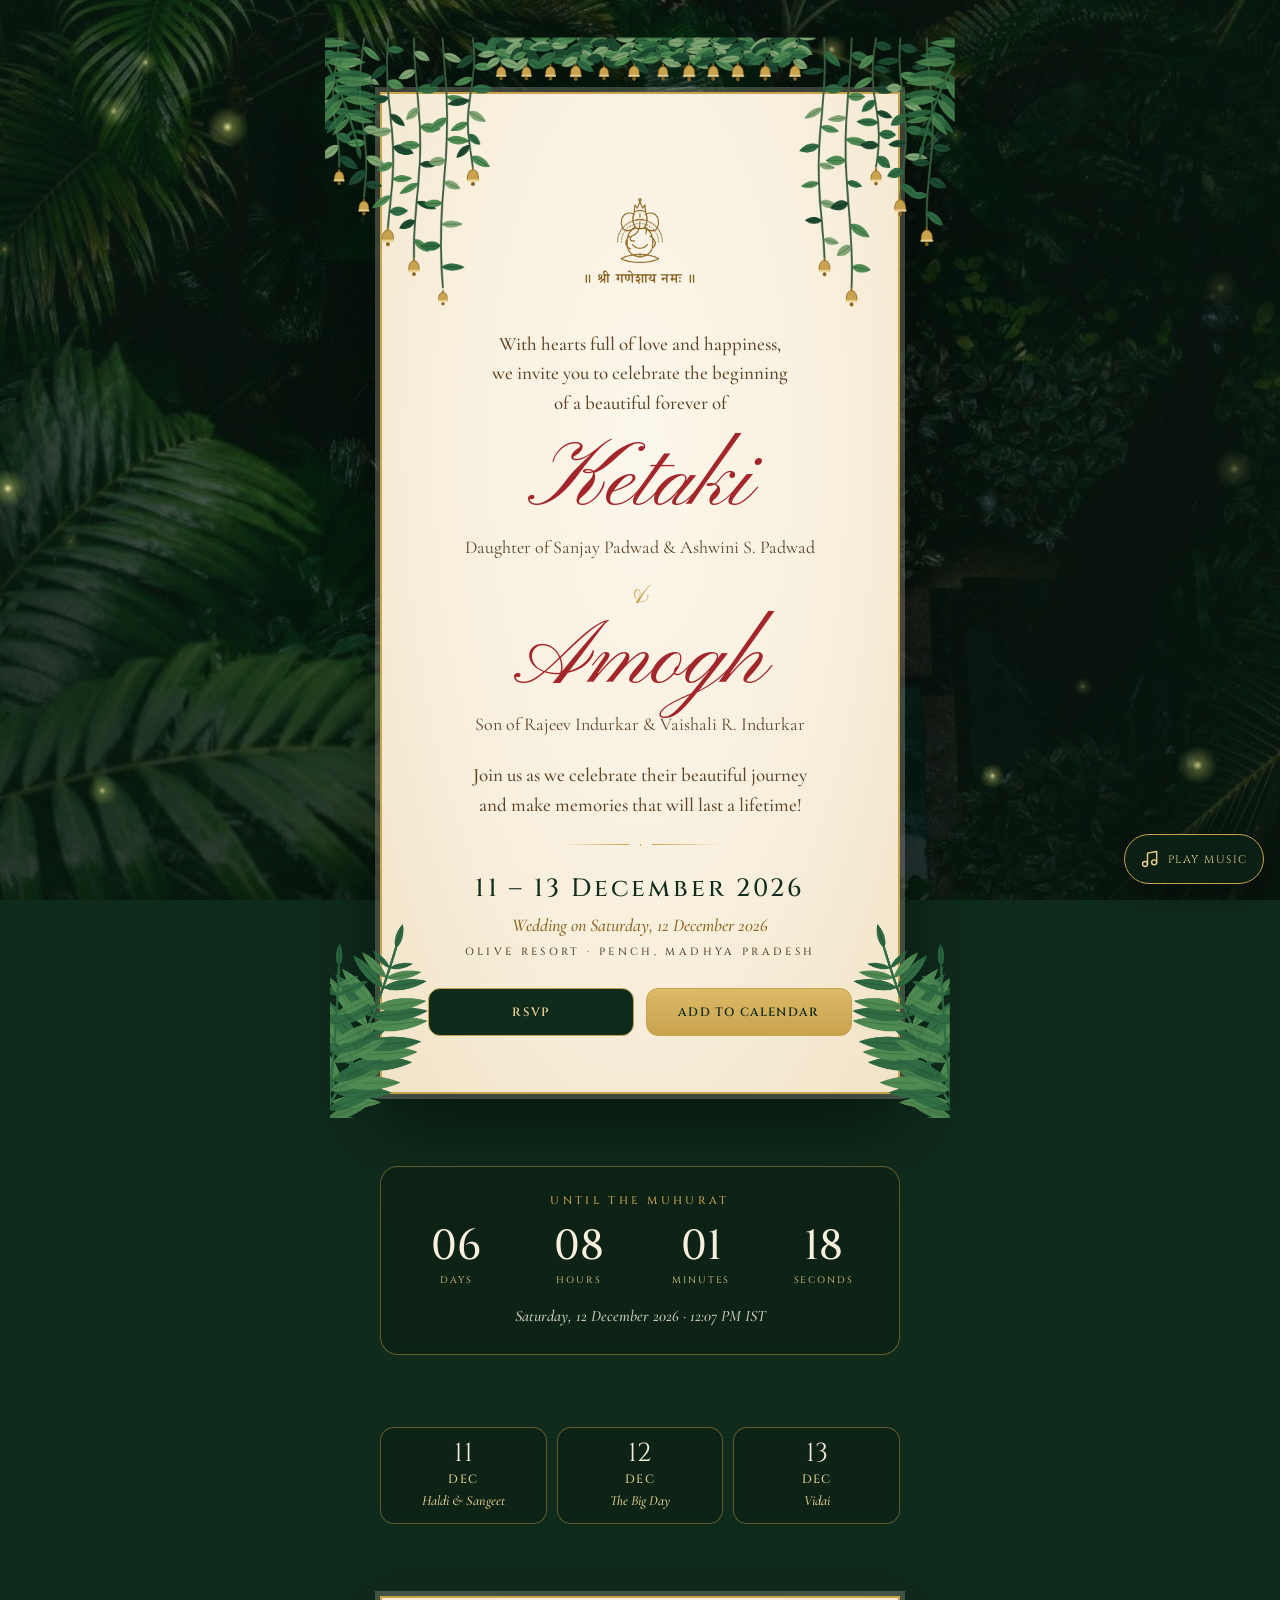
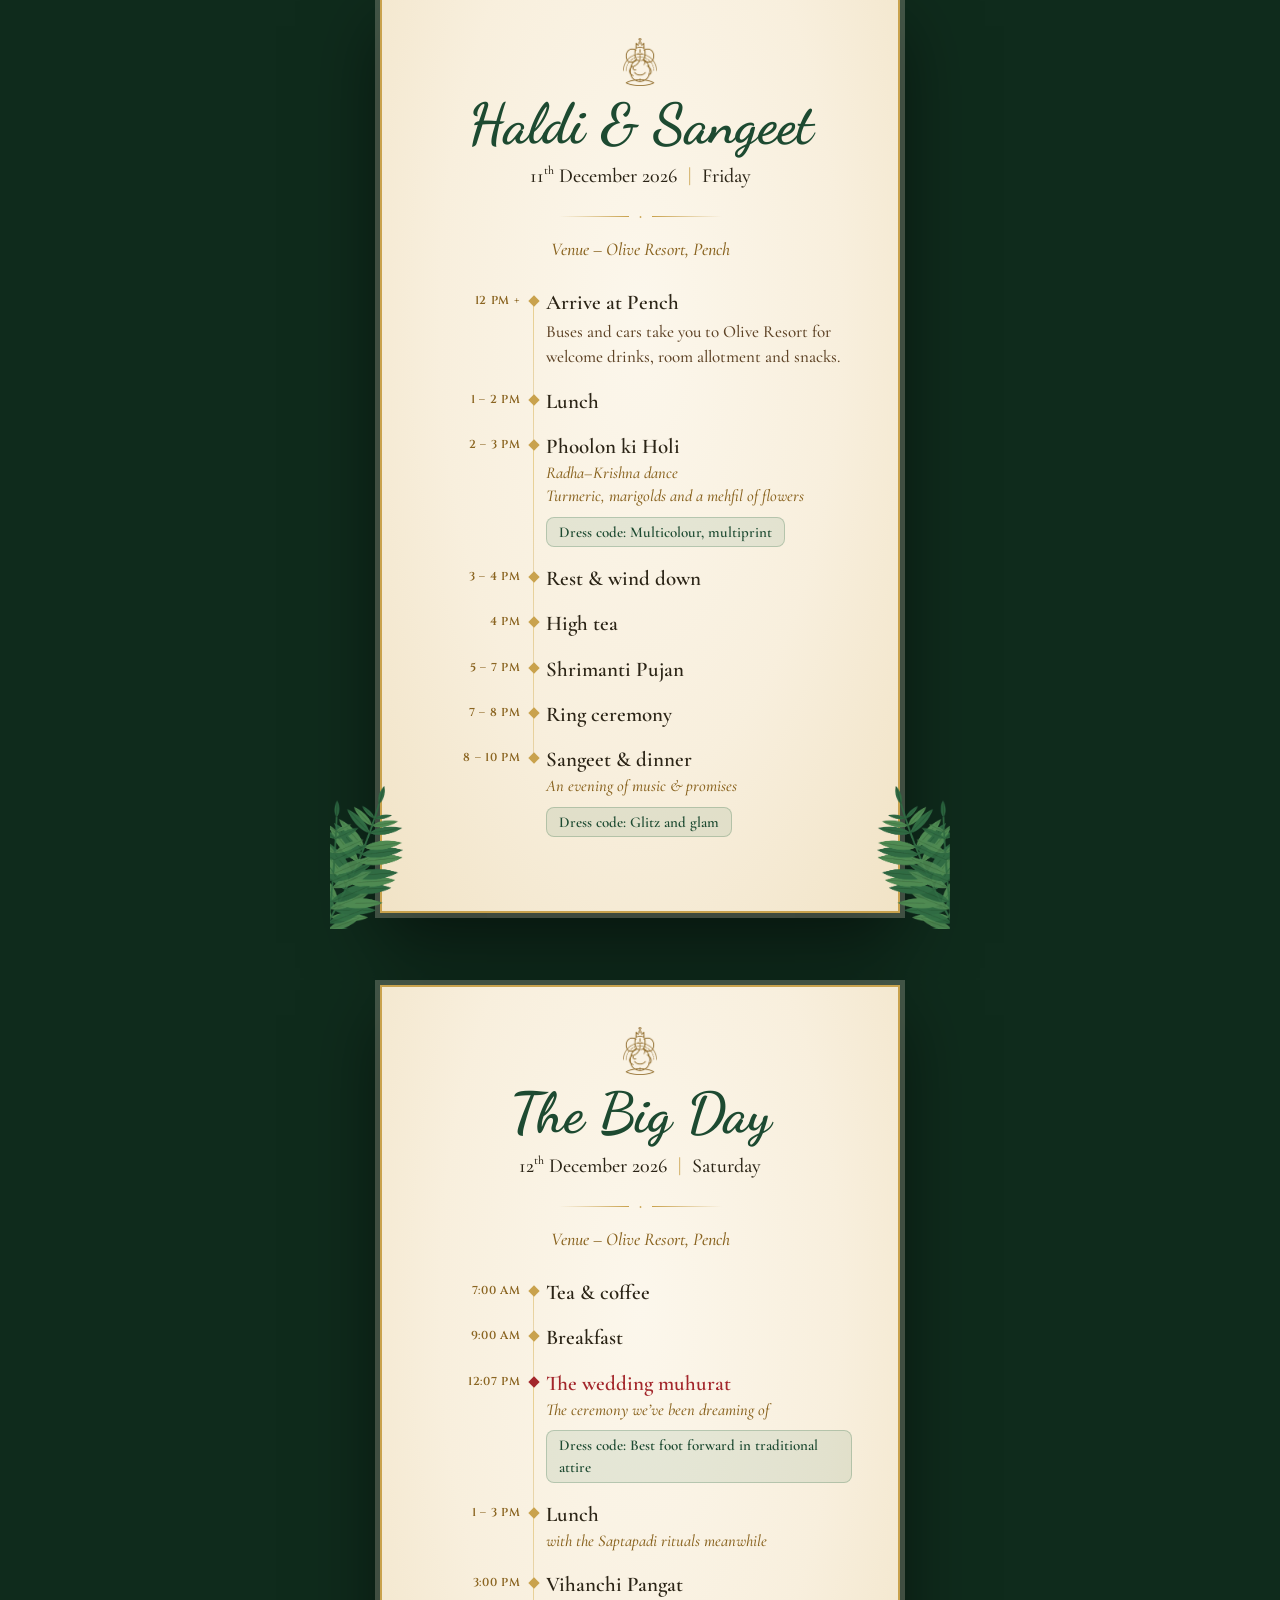
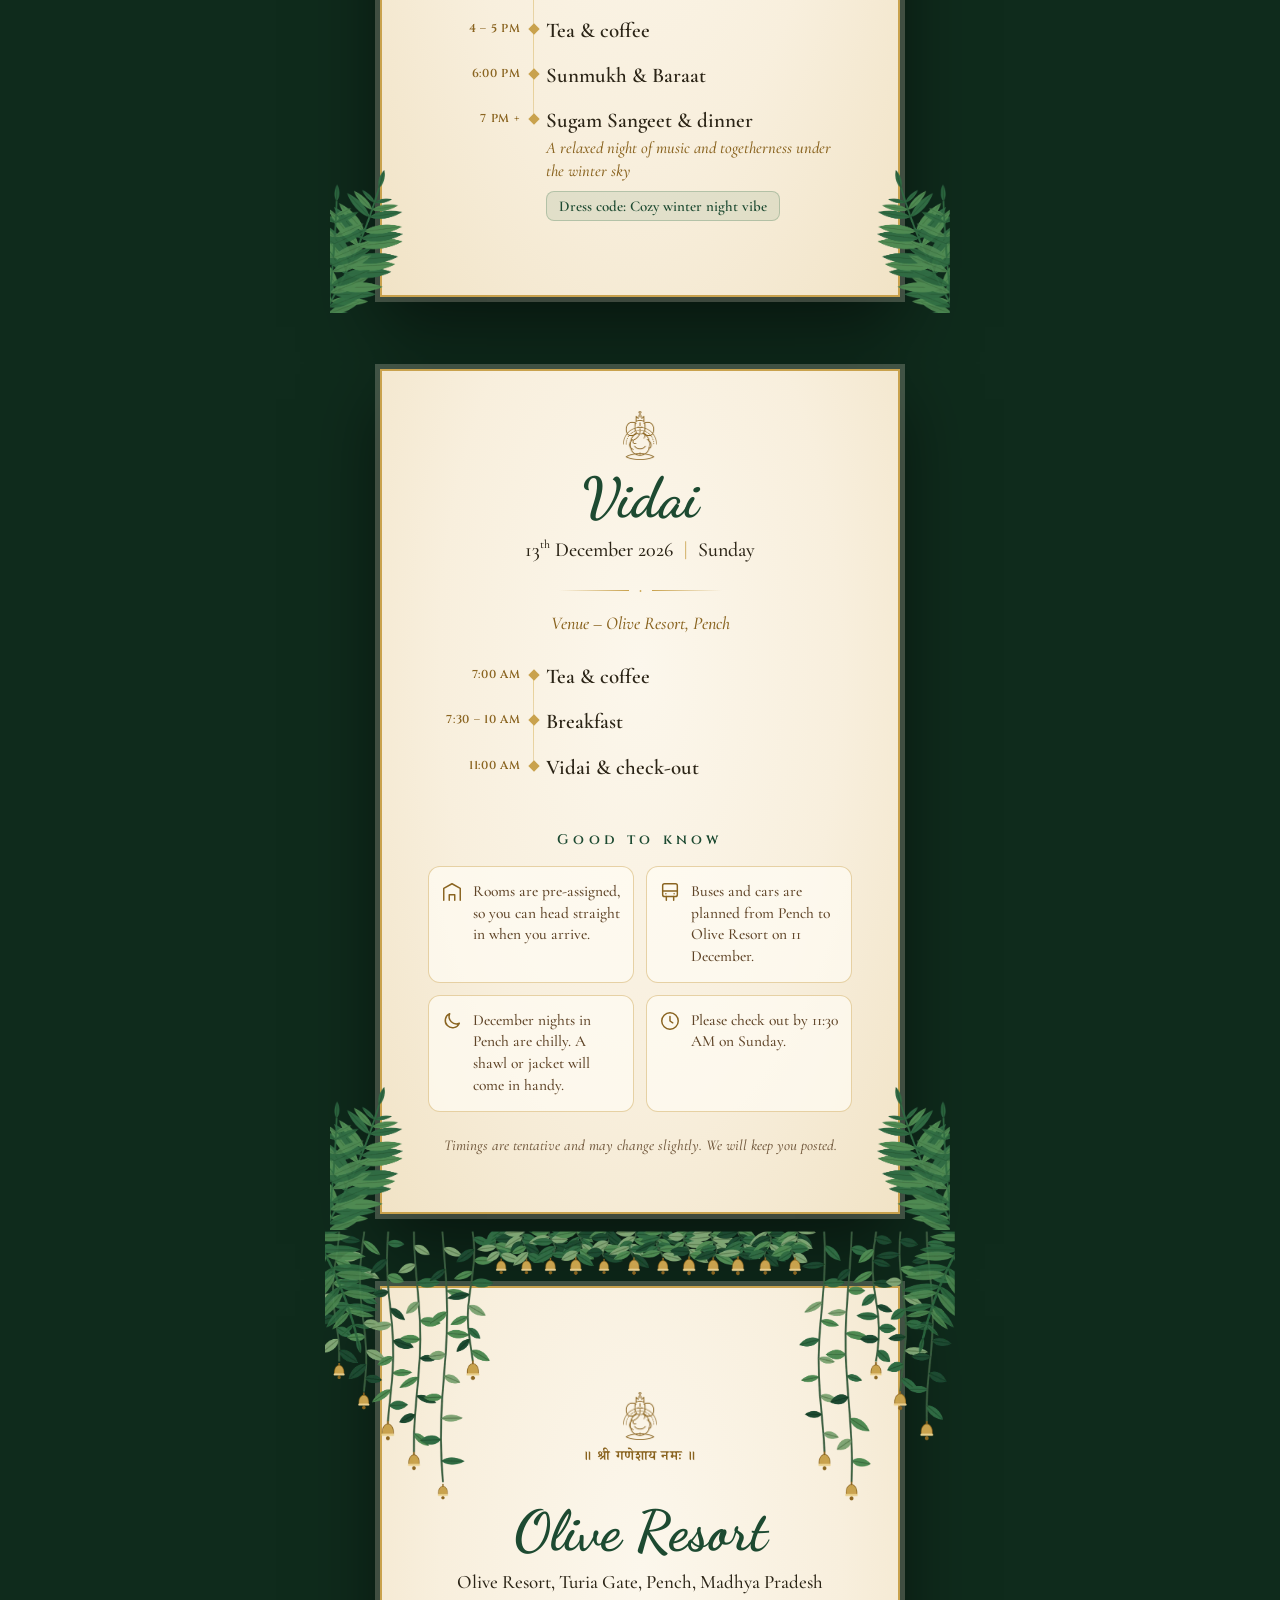
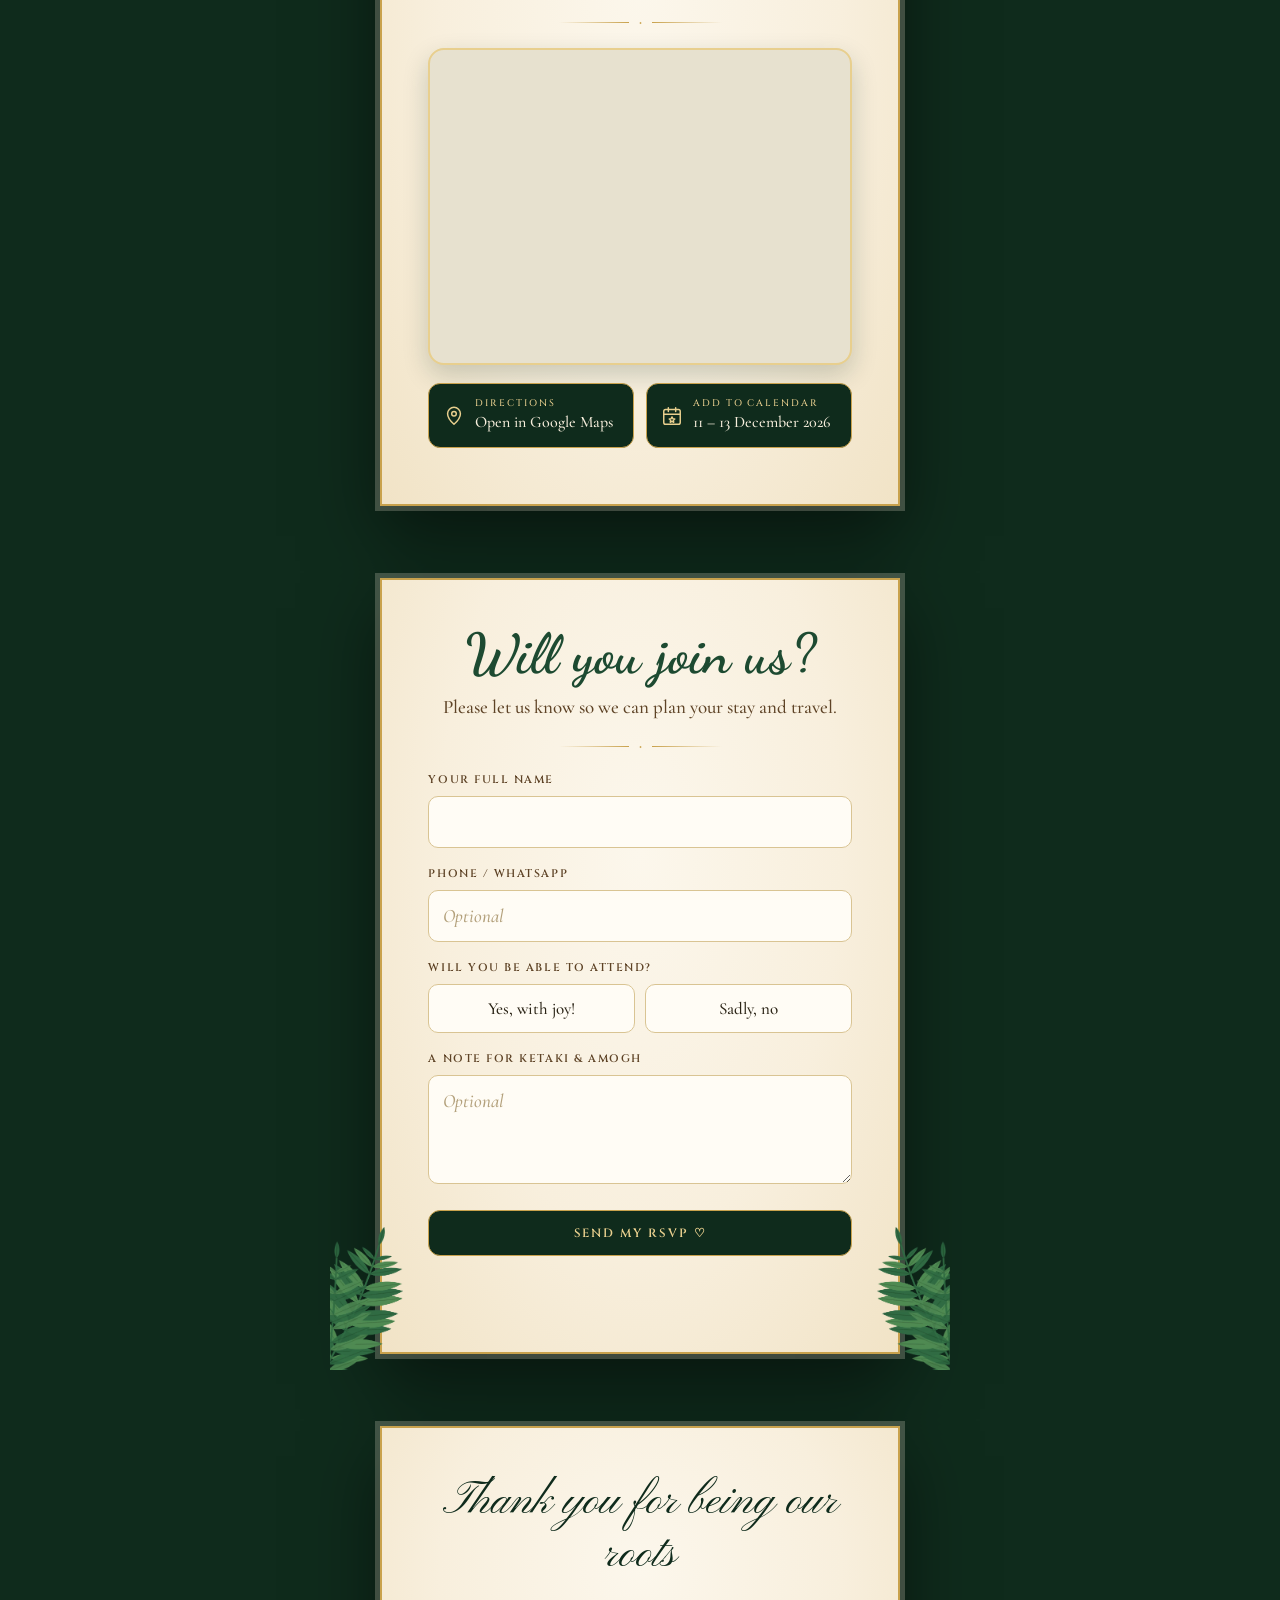
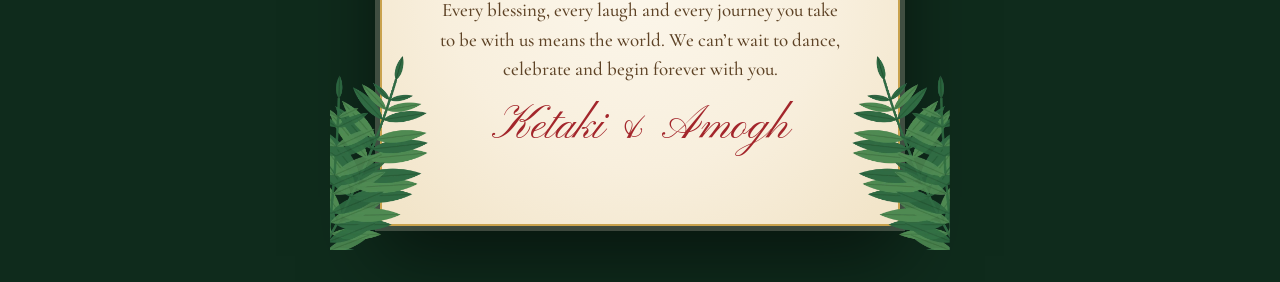
==== index.html @ 753128d5 "Add passcode-protected RSVP status page; shared config.js for the RSVP URL - status/: guests coming," ====
<!DOCTYPE html>
<html lang="en">
<head>
  <meta charset="UTF-8">
  <meta name="viewport" content="width=device-width, initial-scale=1.0, viewport-fit=cover">
  <title>Ketaki &amp; Amogh · 11 – 13 December 2026</title>
  <meta name="description" content="Ketaki weds Amogh — wedding celebrations at Olive Resort, Pench, Madhya Pradesh, 11 – 13 December 2026.">
  <meta name="theme-color" content="#0F2B1C">

  <!-- Link preview (WhatsApp, iMessage, etc.) -->
  <meta property="og:type" content="website">
  <meta property="og:title" content="Ketaki &amp; Amogh · 11 – 13 December 2026">
  <meta property="og:description" content="With hearts full of love, we invite you to celebrate with us at Olive Resort, Pench.">
  <meta property="og:url" content="https://manushrikant-91.github.io/ketaki-weds-amogh/">
  <meta property="og:image" content="https://manushrikant-91.github.io/ketaki-weds-amogh/assets/og-image.jpg">
  <meta property="og:image:width" content="1200">
  <meta property="og:image:height" content="630">
  <meta name="twitter:card" content="summary_large_image">

  <link rel="icon" href="assets/icon-ganesha.ico" sizes="any">
  <link rel="icon" type="image/png" sizes="32x32" href="assets/icon-ganesha-32.png">
  <link rel="icon" type="image/png" sizes="192x192" href="assets/icon-ganesha-192.png">
  <link rel="apple-touch-icon" href="assets/icon-ganesha-180.png">
  <link rel="preconnect" href="https://fonts.googleapis.com">
  <link rel="preconnect" href="https://fonts.gstatic.com" crossorigin>
  <link href="https://fonts.googleapis.com/css2?family=Cinzel:wght@400;600&family=Cormorant+Garamond:ital,wght@0,500;0,600;1,500&family=Dancing+Script:wght@700&family=Noto+Serif+Devanagari:wght@600&family=Pinyon+Script&display=swap" rel="stylesheet">
  <link rel="preload" as="image" href="assets/jungle.jpg">
  <link rel="stylesheet" href="style.css?v=3">
</head>
<body>
  <div class="jungle-bg" aria-hidden="true"></div>
  <canvas id="fireflies" aria-hidden="true"></canvas>

  <nav class="nav" aria-label="Sections">
    <a href="#home">Home</a>
    <a href="#schedule">Schedule</a>
    <a href="#venue">Venue</a>
    <a href="#rsvp" class="nav-cta">RSVP</a>
  </nav>

  <main>
    <!-- ============ INVITATION ============ -->
    <section id="home" class="card card-hero">
      <img class="vines" src="assets/vines-top.webp" alt="" aria-hidden="true">
      <img class="fern fern-l" src="assets/fern-left.webp" alt="" aria-hidden="true">
      <img class="fern fern-r" src="assets/fern-right.webp" alt="" aria-hidden="true">

      <div class="card-inner">
        <img class="ganesha" src="assets/ganesha.webp" alt="Lord Ganesha">
        <p class="shloka" lang="mr">॥ श्री गणेशाय नमः ॥</p>

        <p class="lead lead-top">With hearts full of love and happiness,<br>
          we invite you to celebrate the beginning<br>
          of a beautiful forever of</p>

        <h1 class="couple">
          <span class="name">Ketaki</span>
          <span class="parents">Daughter of Sanjay Padwad &amp; Ashwini S. Padwad</span>
          <span class="amp">&amp;</span>
          <span class="name">Amogh</span>
          <span class="parents">Son of Rajeev Indurkar &amp; Vaishali R. Indurkar</span>
        </h1>

        <p class="lead">Join us as we celebrate their beautiful journey<br>
          and make memories that will last a lifetime!</p>

        <div class="divider" aria-hidden="true"><span></span>◆<span></span></div>

        <p class="dates">11 – 13 December 2026</p>
        <p class="wedding-day">Wedding on Saturday, 12 December 2026</p>
        <p class="place"><span>Olive Resort</span><span class="sep"> · </span><span>Pench, Madhya Pradesh</span></p>

        <div class="actions">
          <a class="btn btn-dark" href="#rsvp">RSVP</a>
          <button class="btn btn-gold" type="button" data-open-cal>Add to Calendar</button>
        </div>
      </div>
    </section>

    <!-- ============ COUNTDOWN ============ -->
    <section class="countdown reveal" aria-label="Countdown to the wedding muhurat">
      <p class="eyebrow">Until the muhurat</p>
      <div class="cd-grid">
        <div><span id="cd-days">--</span><small>Days</small></div>
        <div><span id="cd-hours">--</span><small>Hours</small></div>
        <div><span id="cd-mins">--</span><small>Minutes</small></div>
        <div><span id="cd-secs">--</span><small>Seconds</small></div>
      </div>
      <p class="cd-note" id="cd-note">Saturday, 12 December 2026 · 12:07 PM IST</p>
    </section>

    <!-- ============ SCHEDULE ============ -->
    <div id="schedule" class="anchor"></div>

    <nav class="day-tabs" aria-label="Jump to a day">
      <a href="#day1" class="day-tab"><b>11</b> Dec<small>Haldi &amp; Sangeet</small></a>
      <a href="#day2" class="day-tab"><b>12</b> Dec<small>The Big Day</small></a>
      <a href="#day3" class="day-tab"><b>13</b> Dec<small>Vidai</small></a>
    </nav>

    <section id="day1" class="card card-day reveal">
      <img class="fern fern-l small" src="assets/fern-left.webp" alt="" aria-hidden="true">
      <img class="fern fern-r small" src="assets/fern-right.webp" alt="" aria-hidden="true">
      <div class="card-inner">
        <img class="ganesha sm" src="assets/ganesha.webp" alt="">
        <h2 class="day-title">Haldi &amp; Sangeet</h2>
        <p class="day-date">11<sup>th</sup> December 2026 <span>|</span> Friday</p>
        <div class="divider" aria-hidden="true"><span></span>◆<span></span></div>
        <p class="day-venue">Venue – Olive Resort, Pench</p>

        <ol class="timeline">
          <li><time>12 PM +</time><div><h3>Arrive at Pench</h3><p class="desc">Buses and cars take you to Olive Resort for welcome drinks, room allotment and snacks.</p></div></li>
          <li><time>1 – 2 PM</time><div><h3>Lunch</h3></div></li>
          <li><time>2 – 3 PM</time><div><h3>Phoolon ki Holi</h3><p class="note">Radha–Krishna dance<br>Turmeric, marigolds and a mehfil of flowers</p><p class="dress">Dress code: Multicolour, multiprint</p></div></li>
          <li><time>3 – 4 PM</time><div><h3>Rest &amp; wind down</h3></div></li>
          <li><time>4 PM</time><div><h3>High tea</h3></div></li>
          <li><time>5 – 7 PM</time><div><h3>Shrimanti Pujan</h3></div></li>
          <li><time>7 – 8 PM</time><div><h3>Ring ceremony</h3></div></li>
          <li><time>8 – 10 PM</time><div><h3>Sangeet &amp; dinner</h3><p class="note">An evening of music &amp; promises</p><p class="dress">Dress code: Glitz and glam</p></div></li>
        </ol>
      </div>
    </section>

    <section id="day2" class="card card-day reveal">
      <img class="fern fern-l small" src="assets/fern-left.webp" alt="" aria-hidden="true">
      <img class="fern fern-r small" src="assets/fern-right.webp" alt="" aria-hidden="true">
      <div class="card-inner">
        <img class="ganesha sm" src="assets/ganesha.webp" alt="">
        <h2 class="day-title">The Big Day</h2>
        <p class="day-date">12<sup>th</sup> December 2026 <span>|</span> Saturday</p>
        <div class="divider" aria-hidden="true"><span></span>◆<span></span></div>
        <p class="day-venue">Venue – Olive Resort, Pench</p>

        <ol class="timeline">
          <li><time>7:00 AM</time><div><h3>Tea &amp; coffee</h3></div></li>
          <li><time>9:00 AM</time><div><h3>Breakfast</h3></div></li>
          <li class="highlight"><time>12:07 PM</time><div><h3>The wedding muhurat</h3><p class="note">The ceremony we’ve been dreaming of</p><p class="dress">Dress code: Best foot forward in traditional attire</p></div></li>
          <li><time>1 – 3 PM</time><div><h3>Lunch</h3><p class="note">with the Saptapadi rituals meanwhile</p></div></li>
          <li><time>3:00 PM</time><div><h3>Vihanchi Pangat</h3></div></li>
          <li><time>4 – 5 PM</time><div><h3>Tea &amp; coffee</h3></div></li>
          <li><time>6:00 PM</time><div><h3>Sunmukh &amp; Baraat</h3></div></li>
          <li><time>7 PM +</time><div><h3>Sugam Sangeet &amp; dinner</h3><p class="note">A relaxed night of music and togetherness under the winter sky</p><p class="dress">Dress code: Cozy winter night vibe</p></div></li>
        </ol>
      </div>
    </section>

    <section id="day3" class="card card-day reveal">
      <img class="fern fern-l small" src="assets/fern-left.webp" alt="" aria-hidden="true">
      <img class="fern fern-r small" src="assets/fern-right.webp" alt="" aria-hidden="true">
      <div class="card-inner">
        <img class="ganesha sm" src="assets/ganesha.webp" alt="">
        <h2 class="day-title">Vidai</h2>
        <p class="day-date">13<sup>th</sup> December 2026 <span>|</span> Sunday</p>
        <div class="divider" aria-hidden="true"><span></span>◆<span></span></div>
        <p class="day-venue">Venue – Olive Resort, Pench</p>

        <ol class="timeline">
          <li><time>7:00 AM</time><div><h3>Tea &amp; coffee</h3></div></li>
          <li><time>7:30 – 10 AM</time><div><h3>Breakfast</h3></div></li>
          <li><time>11:00 AM</time><div><h3>Vidai &amp; check-out</h3></div></li>
        </ol>

        <h3 class="gtk-title">Good to know</h3>
        <ul class="gtk">
          <li>
            <svg viewBox="0 0 24 24" aria-hidden="true"><path d="M3 21V8l9-5 9 5v13M9 21v-6h6v6"/></svg>
            <p>Rooms are pre-assigned, so you can head straight in when you arrive.</p>
          </li>
          <li>
            <svg viewBox="0 0 24 24" aria-hidden="true"><rect x="4" y="3" width="16" height="14" rx="2"/><path d="M4 11h16M8 21v-4M16 21v-4M7.5 14h.01M16.5 14h.01"/></svg>
            <p>Buses and cars are planned from Pench to Olive Resort on 11 December.</p>
          </li>
          <li>
            <svg viewBox="0 0 24 24" aria-hidden="true"><path d="M20 14.5A8 8 0 0 1 9.5 4a8 8 0 1 0 10.5 10.5z"/></svg>
            <p>December nights in Pench are chilly. A shawl or jacket will come in handy.</p>
          </li>
          <li>
            <svg viewBox="0 0 24 24" aria-hidden="true"><circle cx="12" cy="12" r="9"/><path d="M12 7v5l3 2"/></svg>
            <p>Please check out by 11:30 AM on Sunday.</p>
          </li>
        </ul>
        <p class="fine">Timings are tentative and may change slightly. We will keep you posted.</p>
      </div>
    </section>

    <!-- ============ VENUE ============ -->
    <section id="venue" class="card card-venue reveal">
      <img class="vines" src="assets/vines-top.webp" alt="" aria-hidden="true" loading="lazy">
      <div class="card-inner">
        <img class="ganesha sm" src="assets/ganesha.webp" alt="">
        <p class="shloka" lang="mr">॥ श्री गणेशाय नमः ॥</p>
        <h2 class="day-title">Olive Resort</h2>
        <p class="address">Olive Resort, Turia Gate, Pench, Madhya Pradesh</p>
        <div class="divider" aria-hidden="true"><span></span>◆<span></span></div>

        <div class="map">
          <iframe title="Map of Olive Resort, Pench" loading="lazy" referrerpolicy="no-referrer-when-downgrade"
            src="https://www.google.com/maps?q=Olive%20Resort%2C%20Turia%20Pench%2C%20Awarghani%2C%20Madhya%20Pradesh%20480881&output=embed"></iframe>
        </div>

        <div class="tiles">
          <a class="tile" target="_blank" rel="noopener"
             href="https://www.google.com/maps/dir/?api=1&destination=Olive%20Resort%2C%20Turia%20Pench%2C%20Awarghani%2C%20Madhya%20Pradesh%20480881">
            <svg viewBox="0 0 24 24" aria-hidden="true"><path d="M12 21s-7-6.2-7-11.5A7 7 0 0 1 19 9.5C19 14.8 12 21 12 21z"/><circle cx="12" cy="9.5" r="2.5"/></svg>
            <span><small>Directions</small>Open in Google Maps</span>
          </a>
          <button class="tile" type="button" data-open-cal>
            <svg viewBox="0 0 24 24" aria-hidden="true"><rect x="3" y="5" width="18" height="16" rx="2"/><path d="M3 10h18M8 3v4M16 3v4M12 13l1 2 2 .3-1.5 1.4.4 2.1-1.9-1-1.9 1 .4-2.1L9 15.3l2-.3z"/></svg>
            <span><small>Add to calendar</small>11 – 13 December 2026</span>
          </button>
        </div>
      </div>
    </section>

    <!-- ============ RSVP ============ -->
    <section id="rsvp" class="card card-rsvp reveal">
      <img class="fern fern-l small" src="assets/fern-left.webp" alt="" aria-hidden="true">
      <img class="fern fern-r small" src="assets/fern-right.webp" alt="" aria-hidden="true">
      <div class="card-inner">
        <h2 class="day-title">Will you join us?</h2>
        <p class="lead">Please let us know so we can plan your stay and travel.</p>
        <div class="divider" aria-hidden="true"><span></span>◆<span></span></div>

        <form id="rsvp-form" novalidate>
          <label class="field">
            <span>Your full name</span>
            <input name="name" type="text" autocomplete="name" required maxlength="80">
          </label>

          <label class="field">
            <span>Phone / WhatsApp</span>
            <input name="phone" type="tel" autocomplete="tel" inputmode="tel" maxlength="20" placeholder="Optional">
          </label>

          <fieldset class="field">
            <legend>Will you be able to attend?</legend>
            <div class="choice">
              <label><input type="radio" name="attending" value="Yes" required><span>Yes, with joy!</span></label>
              <label><input type="radio" name="attending" value="No"><span>Sadly, no</span></label>
            </div>
          </fieldset>

          <div class="if-yes" hidden>
            <label class="field">
              <span>Number of guests (including you)</span>
              <select name="guests">
                <option>1</option><option>2</option><option>3</option><option>4</option>
                <option>5</option><option>6</option><option>7</option><option>8</option>
              </select>
            </label>

            <fieldset class="field">
              <legend>Which days will you be with us?</legend>
              <div class="choice wrap">
                <label><input type="checkbox" name="days" value="11 Dec" checked><span>11 Dec</span></label>
                <label><input type="checkbox" name="days" value="12 Dec" checked><span>12 Dec</span></label>
                <label><input type="checkbox" name="days" value="13 Dec" checked><span>13 Dec</span></label>
              </div>
            </fieldset>

            <fieldset class="field">
              <legend>Need the bus / car from Pench on 11 Dec?</legend>
              <div class="choice">
                <label><input type="radio" name="pickup" value="Yes"><span>Yes, please</span></label>
                <label><input type="radio" name="pickup" value="No"><span>No, I’ll manage</span></label>
              </div>
            </fieldset>
          </div>

          <label class="field">
            <span>A note for Ketaki &amp; Amogh</span>
            <textarea name="message" rows="3" maxlength="500" placeholder="Optional"></textarea>
          </label>

          <button class="btn btn-dark btn-block" type="submit">Send my RSVP ♡</button>
          <p class="form-status" id="form-status" role="status" aria-live="polite"></p>
        </form>
      </div>
    </section>

    <!-- ============ THANK YOU ============ -->
    <section class="card card-thanks reveal">
      <img class="fern fern-l" src="assets/fern-left.webp" alt="" aria-hidden="true">
      <img class="fern fern-r" src="assets/fern-right.webp" alt="" aria-hidden="true">
      <div class="card-inner">
        <h2 class="thanks-title">Thank you for being our roots</h2>
        <p class="lead">Every blessing, every laugh and every journey you take to be with us means the world.
          We can’t wait to dance, celebrate and begin forever with you.</p>
        <p class="sign">Ketaki &amp; Amogh</p>
      </div>
    </section>
  </main>


  <!-- Background music: plays only when a guest taps the button.
       Drop a file at assets/music.mp3 — the button stays hidden until it exists. -->
  <audio id="bg-music" src="assets/music.mp3" loop preload="none"></audio>
  <button class="music-btn" id="music-btn" type="button" aria-label="Play music" aria-pressed="false" hidden>
    <svg class="ico-note" viewBox="0 0 24 24" aria-hidden="true"><path d="M9 18V5l11-2v13"/><circle cx="6" cy="18" r="3"/><circle cx="17" cy="16" r="3"/></svg>
    <span class="bars" aria-hidden="true"><i></i><i></i><i></i><i></i></span>
    <span class="music-label">Play music</span>
  </button>

  <!-- Add-to-calendar chooser -->
  <dialog id="cal-dialog" class="cal-dialog">
    <form method="dialog">
      <p class="eyebrow">Add to calendar</p>
      <a class="btn btn-dark btn-block" id="cal-google" target="_blank" rel="noopener">Google Calendar</a>
      <button class="btn btn-gold btn-block" type="button" id="cal-ics">Apple / Outlook (.ics)</button>
      <button class="btn-link" value="close">Close</button>
    </form>
  </dialog>

  <script src="config.js?v=1"></script>
  <script src="script.js?v=4"></script>
</body>
</html>
---- style.css ----
/* ==========================================================
   Ketaki & Amogh — jungle wedding invite
   Palette and fonts taken from the printed invite.
   ========================================================== */
:root {
  --forest: #0F2B1C;
  --forest-2: #1D4A31;
  --leaf: #2F6B43;
  --cream: #F8EFDD;
  --cream-hi: #FCF7EC;
  --cream-lo: #F1E3C6;
  --gold: #C9A24D;
  --gold-dark: #8A6420;
  --gold-light: #E8CF8E;
  --red: #A3262B;
  --brown: #5E4326;
  --ink: #2B2416;

  --card-w: min(520px, calc(100vw - 40px));
  --script: 'Pinyon Script', cursive;
  --title: 'Dancing Script', cursive;
  --caps: 'Cinzel', Georgia, serif;
  --serif: 'Cormorant Garamond', Georgia, serif;
  --deva: 'Noto Serif Devanagari', serif;
}

*, *::before, *::after { box-sizing: border-box; }
html { scroll-behavior: smooth; -webkit-text-size-adjust: 100%; }
html, body { overflow-x: hidden; }
body { position: relative; }
main { overflow-x: clip; }
body {
  margin: 0;
  min-height: 100vh;
  background: var(--forest);
  color: var(--ink);
  font-family: var(--serif);
  font-weight: 500;
  font-size: 18px;
  line-height: 1.5;
  -webkit-font-smoothing: antialiased;
}
img { display: block; max-width: 100%; }
a { color: inherit; }

/* ---------- Background ---------- */
.jungle-bg {
  position: fixed; inset: 0; z-index: 0;
  background:
    radial-gradient(ellipse at 50% 30%, rgba(15, 43, 28, .25), rgba(8, 24, 15, .78) 75%),
    url("assets/jungle.jpg") center / cover no-repeat;
}
#fireflies { position: fixed; inset: 0; z-index: 1; pointer-events: none; }
main { position: relative; z-index: 2; }

main {
  display: flex; flex-direction: column; align-items: center;
  gap: 72px;
  padding: calc(env(safe-area-inset-top) + 92px) 0 calc(env(safe-area-inset-bottom) + 56px);
}

/* ---------- Floating nav ---------- */
.nav {
  position: fixed; z-index: 10; top: calc(env(safe-area-inset-top) + 10px); left: 50%;
  display: flex; gap: 2px; padding: 5px;
  border-radius: 999px;
  background: rgba(12, 34, 22, .72);
  border: 1px solid rgba(201, 162, 77, .45);
  -webkit-backdrop-filter: blur(10px); backdrop-filter: blur(10px);
  transform: translate(-50%, -140%); opacity: 0;
  transition: transform .45s ease, opacity .45s ease;
}
.nav.show { transform: translate(-50%, 0); opacity: 1; }
.nav a {
  font-family: var(--caps); font-size: 11px; letter-spacing: .14em; text-transform: uppercase;
  color: var(--gold-light); text-decoration: none;
  padding: 8px 12px; border-radius: 999px;
}
.nav a:hover { background: rgba(232, 207, 142, .12); }
.nav .nav-cta { background: var(--gold); color: var(--forest); font-weight: 600; }

/* ---------- The cream card ---------- */
.card {
  position: relative;
  width: var(--card-w);
  background: radial-gradient(ellipse at 50% 35%, var(--cream-hi), var(--cream) 55%, var(--cream-lo));
  border: 2px solid var(--gold);
  box-shadow:
    0 0 0 5px rgba(248, 239, 221, .22),
    0 30px 70px rgba(0, 0, 0, .5);
  text-align: center;
  scroll-margin-top: 80px;
}
.card-inner { position: relative; z-index: 2; padding: 40px 9% 56px; }

/* hanging vines + bells: the artwork is 122% of the card wide, with 21% of its height above the card */
.vines {
  position: absolute; z-index: 3; pointer-events: none;
  width: 122%; max-width: none; left: -11%; top: 0;
  transform: translateY(-21%);
}
.fern {
  position: absolute; z-index: 3; pointer-events: none;
  width: 19%; bottom: -26px;
  transform-origin: 50% 100%;
  animation: sway 7s ease-in-out infinite alternate;
}
.fern-l { left: -10%; }
.fern-r { right: -10%; animation-delay: -3.5s; }
.fern.small { width: 14%; bottom: -18px; }
@keyframes sway { from { transform: rotate(-2deg); } to { transform: rotate(2.5deg); } }

/* ---------- Invitation ---------- */
.card-hero .card-inner { padding-top: calc(var(--card-w) * 0.2); }
.card-hero .lead-top { margin-top: calc(var(--card-w) * 0.07); }

.ganesha { width: 46px; margin: 0 auto 8px; }
.ganesha.sm { width: 34px; }
.shloka {
  font-family: var(--deva); font-weight: 600; font-size: 14px;
  color: var(--gold-dark); margin: 0 0 18px; letter-spacing: .04em;
}
.lead { color: var(--brown); font-size: clamp(16px, 4.2vw, 19px); margin: 0 auto 8px; line-height: 1.55; }

.couple { margin: 18px 0 22px; font-weight: normal; }
.couple span { display: block; }
.name {
  font-family: var(--script); color: var(--red);
  font-size: clamp(60px, 18vw, 92px); line-height: 1.05;
  padding: 0 .1em;
}
.parents { font-size: clamp(15px, 3.9vw, 18px); color: var(--brown); margin-top: 2px; }
.amp { font-family: var(--script); color: var(--gold); font-size: 38px; line-height: 1; margin: 14px 0 0; }

.divider {
  display: flex; align-items: center; justify-content: center; gap: 10px;
  color: var(--gold); font-size: 10px; margin: 18px auto;
}
.divider span { height: 1px; width: 70px; background: linear-gradient(90deg, transparent, var(--gold)); }
.divider span:last-child { transform: scaleX(-1); }

.dates {
  font-family: var(--caps); color: var(--forest);
  font-size: clamp(19px, 5.4vw, 25px); letter-spacing: .12em; margin: 0;
}
.wedding-day { font-style: italic; color: var(--gold-dark); margin: 4px 0 6px; }
.place {
  font-family: var(--caps); font-size: 10.5px; letter-spacing: .32em; text-transform: uppercase;
  color: var(--brown); margin: 0;
}
.place span { white-space: nowrap; }
.actions { display: grid; grid-template-columns: 1fr 1fr; gap: 12px; margin-top: 28px; }
.actions .btn { padding-left: 8px; padding-right: 8px; letter-spacing: .1em; }

/* ---------- Buttons ---------- */
.btn {
  display: inline-flex; align-items: center; justify-content: center;
  font-family: var(--caps); font-size: 12px; font-weight: 600;
  letter-spacing: .16em; text-transform: uppercase; text-decoration: none;
  padding: 14px 24px; border-radius: 12px; cursor: pointer;
  border: 1px solid var(--gold);
  transition: transform .2s ease, box-shadow .2s ease, filter .2s ease;
}
.btn:hover { transform: translateY(-1px); box-shadow: 0 8px 20px rgba(15, 43, 28, .25); }
.btn:active { transform: translateY(0); }
.btn-dark { background: var(--forest); color: var(--gold-light); }
.btn-gold { background: linear-gradient(180deg, #DDBB68, var(--gold)); color: var(--forest); }
.btn-block { width: 100%; }
.btn[disabled] { opacity: .6; cursor: wait; }
.btn-link {
  background: none; border: 0; color: var(--brown); font: inherit; font-style: italic;
  margin-top: 6px; cursor: pointer; text-decoration: underline;
}

/* ---------- Countdown ---------- */
.countdown {
  width: var(--card-w); text-align: center; color: var(--gold-light);
  padding: 26px 18px; border-radius: 18px;
  background: rgba(10, 30, 19, .6);
  border: 1px solid rgba(201, 162, 77, .45);
  -webkit-backdrop-filter: blur(6px); backdrop-filter: blur(6px);
}
.eyebrow {
  font-family: var(--caps); font-size: 11px; letter-spacing: .3em; text-transform: uppercase;
  margin: 0 0 14px; color: var(--gold);
}
.cd-grid { display: grid; grid-template-columns: repeat(4, 1fr); gap: 8px; }
.cd-grid div { display: flex; flex-direction: column; align-items: center; }
.cd-grid span {
  font-family: var(--caps); font-size: clamp(30px, 9vw, 42px); line-height: 1.1; color: var(--cream);
  font-variant-numeric: tabular-nums;
}
.cd-grid small {
  font-family: var(--caps); font-size: 9.5px; letter-spacing: .2em; text-transform: uppercase;
  color: var(--gold-light); opacity: .8; margin-top: 4px;
}
.cd-note { margin: 16px 0 0; font-style: italic; color: var(--cream); opacity: .85; font-size: 16px; }

/* ---------- Schedule ---------- */
.anchor { scroll-margin-top: 70px; height: 0; margin-bottom: -72px; }
.day-tabs { display: grid; grid-template-columns: repeat(3, 1fr); gap: 10px; width: var(--card-w); }
.day-tab {
  text-decoration: none; text-align: center; color: var(--gold-light);
  padding: 10px 6px 12px; border-radius: 14px;
  background: rgba(10, 30, 19, .6); border: 1px solid rgba(201, 162, 77, .45);
  -webkit-backdrop-filter: blur(6px); backdrop-filter: blur(6px);
  font-family: var(--caps); font-size: 12px; letter-spacing: .12em; text-transform: uppercase;
  transition: background .2s ease;
}
.day-tab b { display: block; font-size: 26px; font-weight: 400; color: var(--cream); letter-spacing: 0; line-height: 1.2; }
.day-tab small { display: block; font-family: var(--serif); font-style: italic; text-transform: none; letter-spacing: 0; font-size: 14px; margin-top: 2px; }
.day-tab:hover { background: rgba(29, 74, 49, .75); }

.day-title {
  font-family: var(--title); font-weight: 700; color: var(--forest-2);
  font-size: clamp(42px, 12vw, 56px); line-height: 1.1; margin: 4px 0 6px;
}
.day-date { font-size: 20px; color: var(--ink); margin: 0; }
.day-date sup { font-size: .6em; }
.day-date span { color: var(--gold); margin: 0 6px; }
.day-venue { font-style: italic; color: var(--gold-dark); margin: -6px 0 26px; }

.timeline { list-style: none; margin: 0; padding: 0; text-align: left; }
.timeline li {
  display: grid; grid-template-columns: 92px 1fr; column-gap: 26px;
  position: relative; padding-bottom: 18px;
}
.timeline li::before { /* vertical line */
  content: ""; position: absolute; left: 105px; top: 10px; bottom: -8px; width: 1px;
  background: linear-gradient(var(--gold-light), rgba(201, 162, 77, .35));
}
.timeline li:last-child::before { display: none; }
.timeline li::after { /* diamond */
  content: ""; position: absolute; left: 101.5px; top: 8px; width: 8px; height: 8px;
  background: var(--gold); transform: rotate(45deg);
}
.timeline time {
  font-family: var(--caps); font-size: 11.5px; font-weight: 600; letter-spacing: .06em;
  color: var(--gold-dark); text-align: right; padding-top: 3px; white-space: nowrap;
}
.timeline h3 { font-size: 21px; font-weight: 600; margin: 0; line-height: 1.3; color: var(--ink); }
.timeline .desc { margin: 2px 0 0; color: var(--brown); font-size: 17px; }
.timeline .note { margin: 2px 0 0; font-style: italic; color: var(--gold-dark); font-size: 16.5px; line-height: 1.4; }
.timeline .dress {
  display: inline-block; margin: 8px 0 0; padding: 3px 12px;
  font-size: 15px; font-weight: 600; color: var(--forest-2);
  background: rgba(47, 107, 67, .1); border: 1px solid rgba(47, 107, 67, .25); border-radius: 8px;
}
.timeline .highlight h3 { color: var(--red); }
.timeline .highlight::after { background: var(--red); }

.gtk-title {
  font-family: var(--caps); font-weight: 600; font-size: 14px; letter-spacing: .3em;
  color: var(--forest-2); margin: 30px 0 16px;
}
.gtk { list-style: none; padding: 0; margin: 0; display: grid; grid-template-columns: 1fr 1fr; gap: 12px; text-align: left; }
.gtk li {
  display: flex; gap: 10px; align-items: flex-start;
  padding: 14px 12px; border-radius: 12px;
  background: rgba(255, 252, 244, .7); border: 1px solid rgba(201, 162, 77, .45);
}
.gtk svg, .tile svg {
  flex: none; width: 22px; height: 22px; fill: none; stroke: var(--gold-dark);
  stroke-width: 1.6; stroke-linecap: round; stroke-linejoin: round;
}
.gtk p { margin: 0; font-size: 15.5px; line-height: 1.4; color: var(--brown); }
.fine { font-style: italic; font-size: 15px; color: var(--brown); opacity: .85; margin: 22px 0 0; }

/* ---------- Venue ---------- */
.card-venue .card-inner { padding-top: calc(var(--card-w) * 0.2); }
.card-venue .day-title { margin-top: calc(var(--card-w) * 0.06); }
.address { color: var(--ink); margin: 0; font-size: 19px; }
.map {
  border-radius: 16px; overflow: hidden; border: 2px solid var(--gold-light);
  box-shadow: 0 10px 26px rgba(15, 43, 28, .2); aspect-ratio: 4 / 3; background: #e7e1cf;
}
.map iframe { width: 100%; height: 100%; border: 0; display: block; }
.tiles { display: grid; grid-template-columns: 1fr 1fr; gap: 12px; margin-top: 18px; }
.tile {
  display: flex; gap: 10px; align-items: center; text-align: left; text-decoration: none;
  padding: 14px; border-radius: 12px; cursor: pointer;
  background: var(--forest); border: 1px solid var(--gold); color: var(--cream);
  font: inherit; font-size: 16px; line-height: 1.3;
  transition: transform .2s ease;
}
.tile:hover { transform: translateY(-1px); }
.tile svg { stroke: var(--gold-light); }
.tile small {
  display: block; font-family: var(--caps); font-size: 9.5px; letter-spacing: .2em; text-transform: uppercase;
  color: var(--gold-light); margin-bottom: 2px;
}

/* ---------- RSVP form ---------- */
#rsvp-form { text-align: left; }
.field { display: block; margin: 0 0 18px; padding: 0; border: 0; min-width: 0; }
.field > span, .field legend {
  display: block; padding: 0; margin-bottom: 7px;
  font-family: var(--caps); font-size: 11px; font-weight: 600; letter-spacing: .14em; text-transform: uppercase;
  color: var(--brown);
}
.field input:not([type=radio]):not([type=checkbox]), .field select, .field textarea {
  width: 100%; font: inherit; font-size: 19px; color: var(--ink);
  padding: 11px 14px; border-radius: 10px;
  background: #FFFCF5; border: 1px solid #D9C493;
  -webkit-appearance: none; appearance: none;
}
.field select {
  background-image: linear-gradient(45deg, transparent 50%, var(--gold-dark) 50%), linear-gradient(135deg, var(--gold-dark) 50%, transparent 50%);
  background-position: calc(100% - 20px) 55%, calc(100% - 14px) 55%;
  background-size: 6px 6px; background-repeat: no-repeat;
}
.field textarea { resize: vertical; }
.field input:focus, .field select:focus, .field textarea:focus {
  outline: none; border-color: var(--gold); box-shadow: 0 0 0 3px rgba(201, 162, 77, .25);
}
.field input::placeholder, .field textarea::placeholder { color: #B3A07B; font-style: italic; }
.choice { display: grid; grid-template-columns: 1fr 1fr; gap: 10px; }
.choice.wrap { grid-template-columns: repeat(3, 1fr); }
.choice label { position: relative; cursor: pointer; }
.choice input { position: absolute; opacity: 0; inset: 0; margin: 0; cursor: pointer; }
.choice span {
  display: block; text-align: center; padding: 11px 8px; border-radius: 10px;
  background: #FFFCF5; border: 1px solid #D9C493; font-size: 17px; color: var(--ink);
  transition: background .2s ease, color .2s ease, border-color .2s ease;
}
.choice input:checked + span { background: var(--forest); color: var(--gold-light); border-color: var(--forest); }
.choice input:focus-visible + span { box-shadow: 0 0 0 3px rgba(201, 162, 77, .45); }
.field.invalid input, .field.invalid .choice span { border-color: var(--red); }
.form-status { min-height: 1.5em; margin: 14px 0 0; text-align: center; font-size: 17px; }
.form-status.ok { color: var(--leaf); font-weight: 600; }
.form-status.err { color: var(--red); }
.rsvp-done { text-align: center; padding: 20px 0 6px; }
.rsvp-done .day-title { font-size: 44px; }

/* ---------- Thank you ---------- */
.card-thanks .card-inner { padding: 48px 10% 72px; }
.thanks-title { font-family: var(--script); font-weight: normal; color: var(--forest); font-size: clamp(36px, 10vw, 46px); line-height: 1.15; margin: 0 0 14px; }
.sign { font-family: var(--script); color: var(--red); font-size: clamp(34px, 10vw, 46px); white-space: nowrap; margin: 18px 0 0; line-height: 1.1; }


/* ---------- Music button ---------- */
.music-btn {
  position: fixed; z-index: 20;
  right: 16px; bottom: calc(env(safe-area-inset-bottom) + 16px);
  display: flex; align-items: center; gap: 8px;
  height: 50px; min-width: 50px; padding: 0 15px;
  border-radius: 999px; cursor: pointer;
  background: rgba(12, 34, 22, .85); color: var(--gold-light);
  border: 1px solid var(--gold);
  -webkit-backdrop-filter: blur(8px); backdrop-filter: blur(8px);
  box-shadow: 0 10px 26px rgba(0, 0, 0, .35);
  font-family: var(--caps); font-size: 11px; letter-spacing: .14em; text-transform: uppercase;
  transition: transform .2s ease;
}
.music-btn[hidden] { display: none; }
.music-btn:hover { transform: scale(1.04); }
.music-btn svg { width: 20px; height: 20px; fill: none; stroke: currentColor; stroke-width: 1.7; stroke-linecap: round; stroke-linejoin: round; }
.music-label { white-space: nowrap; overflow: hidden; max-width: 120px; transition: max-width .5s ease, opacity .4s ease; }
.music-btn.compact .music-label { max-width: 0; opacity: 0; margin-left: -8px; }
.music-btn.compact { padding: 0; justify-content: center; width: 50px; }
.music-btn:not(.playing) { animation: beckon 2.4s ease-in-out infinite; }
@keyframes beckon { 0%, 100% { box-shadow: 0 10px 26px rgba(0,0,0,.35), 0 0 0 0 rgba(201,162,77,.5); } 50% { box-shadow: 0 10px 26px rgba(0,0,0,.35), 0 0 0 8px rgba(201,162,77,0); } }
.bars { display: none; align-items: flex-end; gap: 3px; height: 18px; }
.bars i { width: 3px; height: 100%; background: var(--gold-light); border-radius: 2px; transform-origin: bottom; animation: eq 1s ease-in-out infinite; }
.bars i:nth-child(2) { animation-delay: -.3s; } .bars i:nth-child(3) { animation-delay: -.6s; } .bars i:nth-child(4) { animation-delay: -.15s; }
@keyframes eq { 0%, 100% { transform: scaleY(.3); } 50% { transform: scaleY(1); } }
.music-btn.playing .bars { display: flex; }
.music-btn.playing .ico-note { display: none; }

/* ---------- Calendar dialog ---------- */
.cal-dialog {
  border: 2px solid var(--gold); border-radius: 18px; padding: 26px 22px 18px;
  width: min(340px, calc(100vw - 40px));
  background: var(--cream); text-align: center;
  box-shadow: 0 30px 70px rgba(0, 0, 0, .5);
}
.cal-dialog::backdrop { background: rgba(8, 24, 15, .6); -webkit-backdrop-filter: blur(3px); backdrop-filter: blur(3px); }
.cal-dialog .btn { margin-bottom: 10px; }

/* ---------- Scroll reveal (only when JS runs) ---------- */
.js .reveal { opacity: 0; transform: translateY(26px); transition: opacity .9s ease, transform .9s ease; }
.js .reveal.in { opacity: 1; transform: none; }

/* ---------- Small screens ---------- */
@media (max-width: 420px) {
  .card-inner { padding-left: 7%; padding-right: 7%; }
  .timeline li { grid-template-columns: 74px 1fr; column-gap: 22px; }
  .timeline li::before { left: 85px; }
  .timeline li::after { left: 81.5px; }
  .timeline time { font-size: 10.5px; }
  .timeline h3 { font-size: 19px; }
  .gtk { grid-template-columns: 1fr; }
  .tiles { grid-template-columns: 1fr; }
  .nav a { padding: 8px 9px; font-size: 10px; letter-spacing: .1em; }
  .place { letter-spacing: .24em; line-height: 1.9; }
  .place span { display: block; }
  .place .sep { display: none; }
}

@media (prefers-reduced-motion: reduce) {
  html { scroll-behavior: auto; }
  .music-btn, .bars i { animation: none !important; }
  .fern { animation: none; }
  .js .reveal { opacity: 1; transform: none; transition: none; }
}
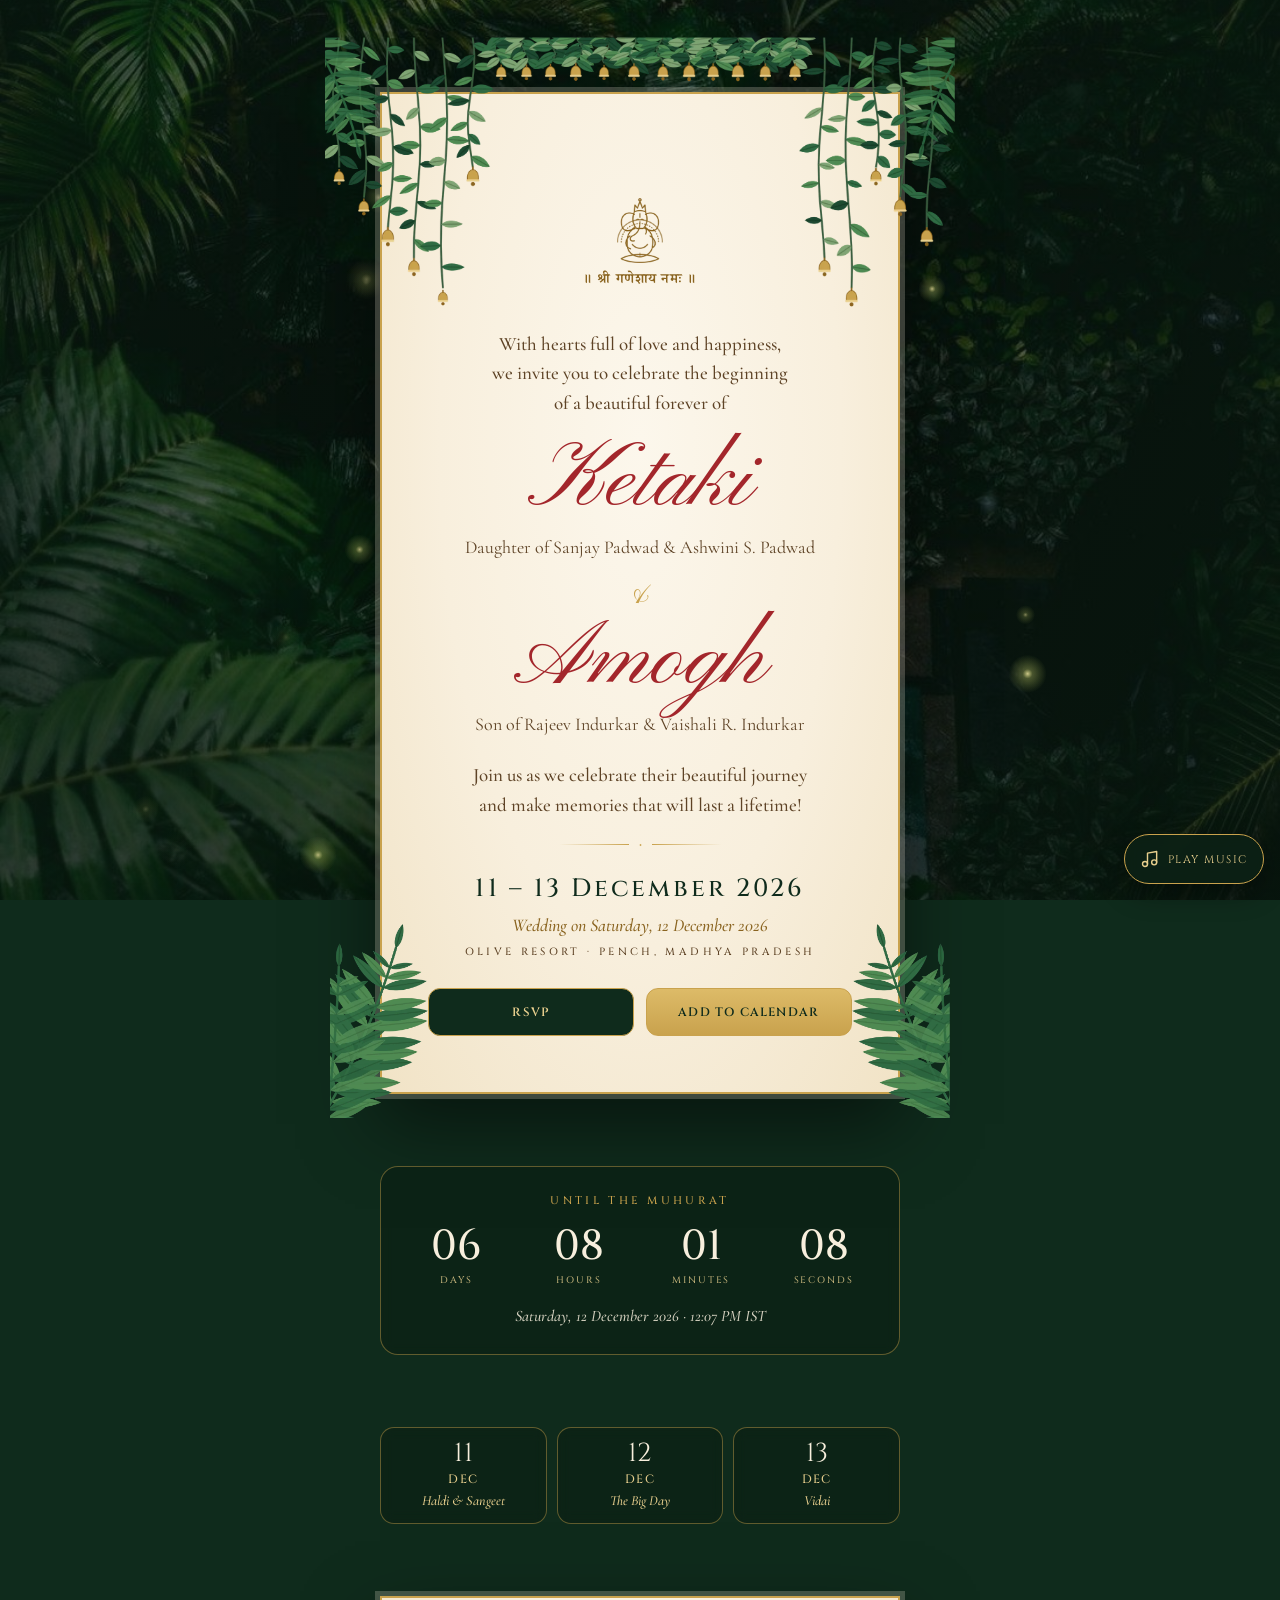
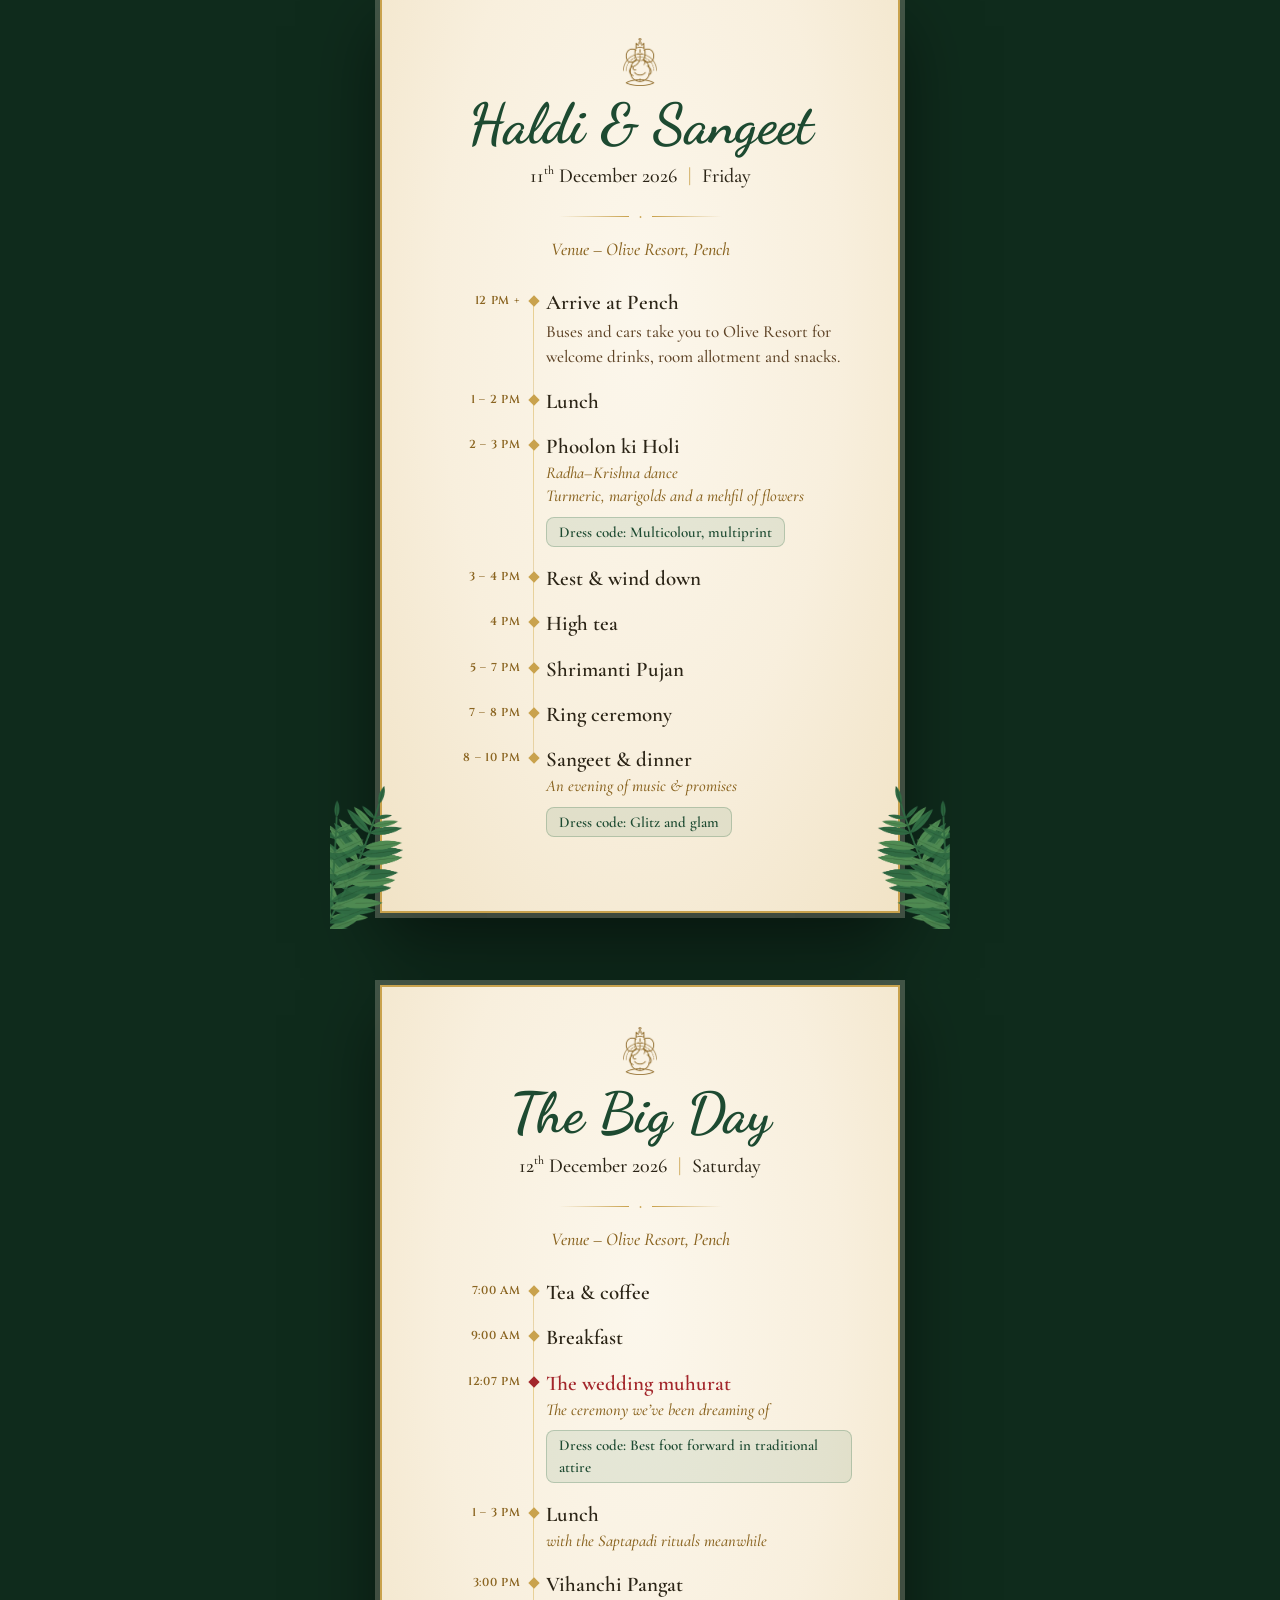
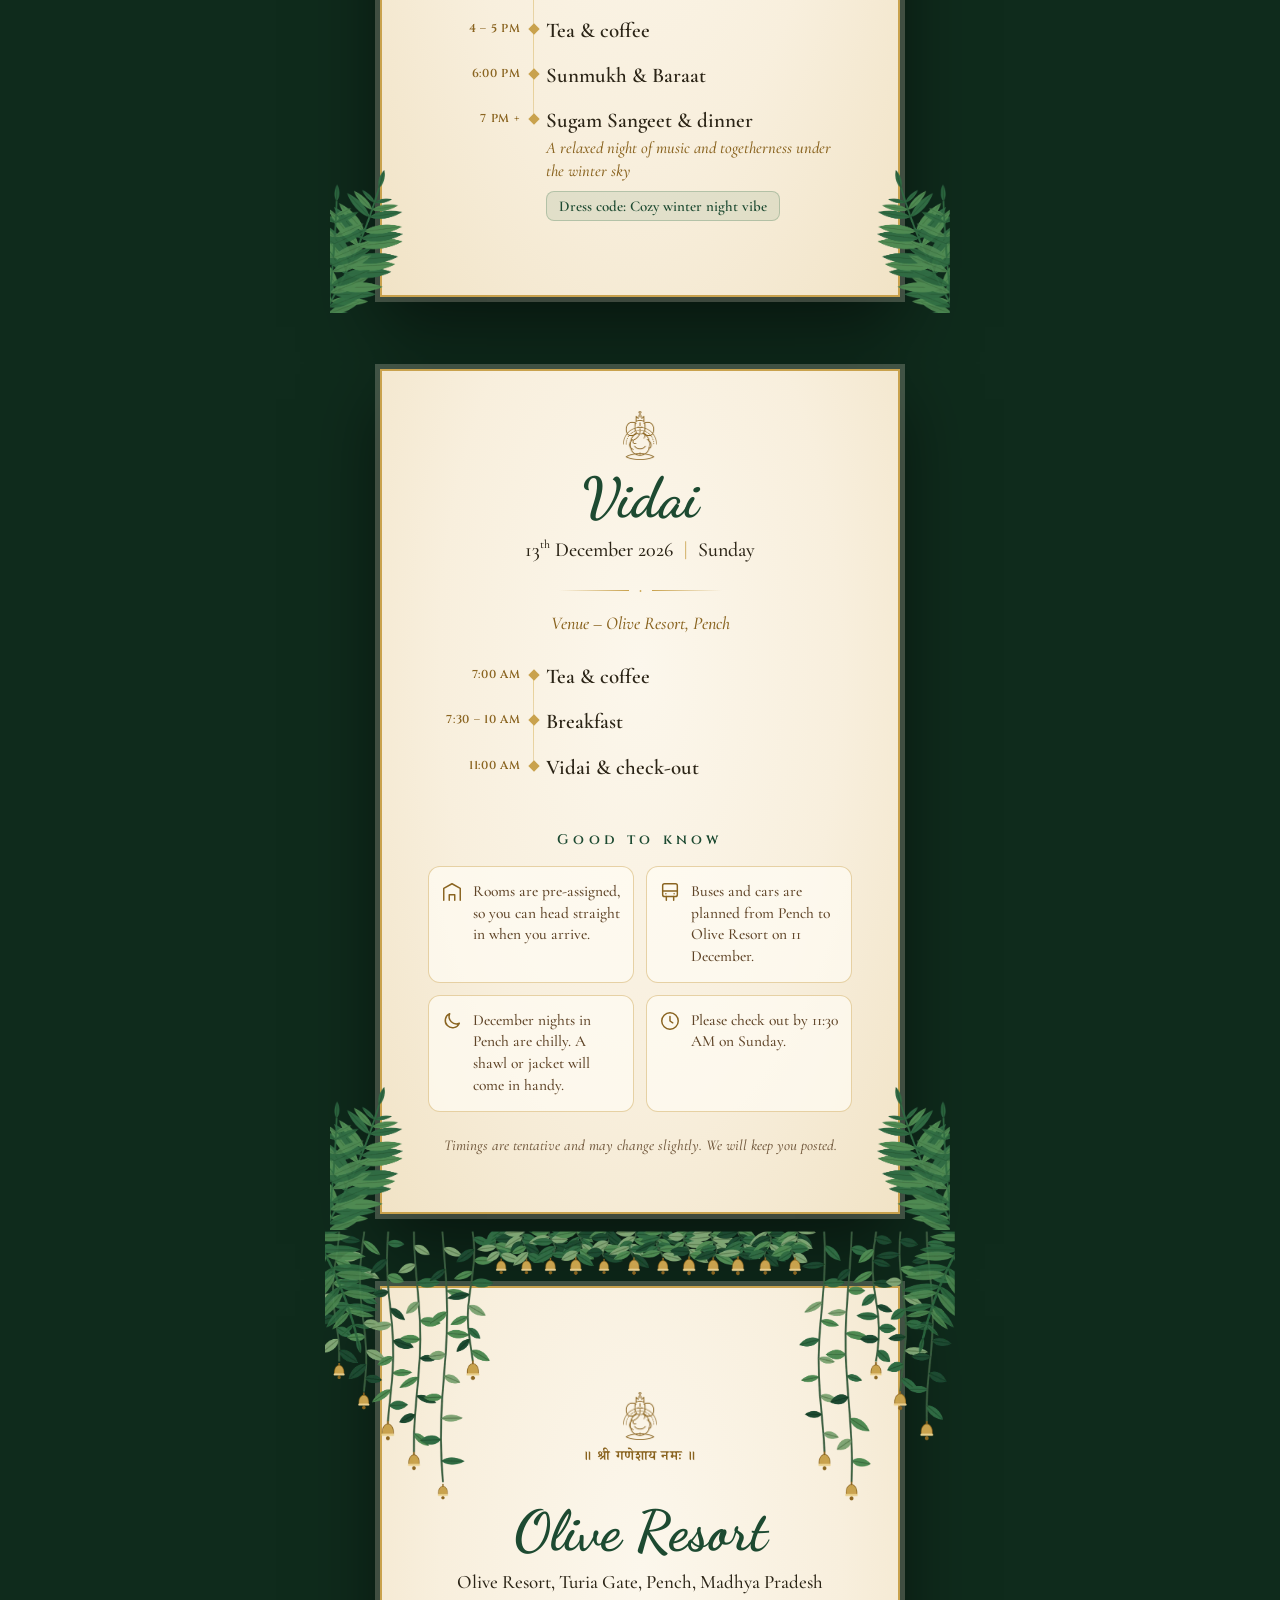
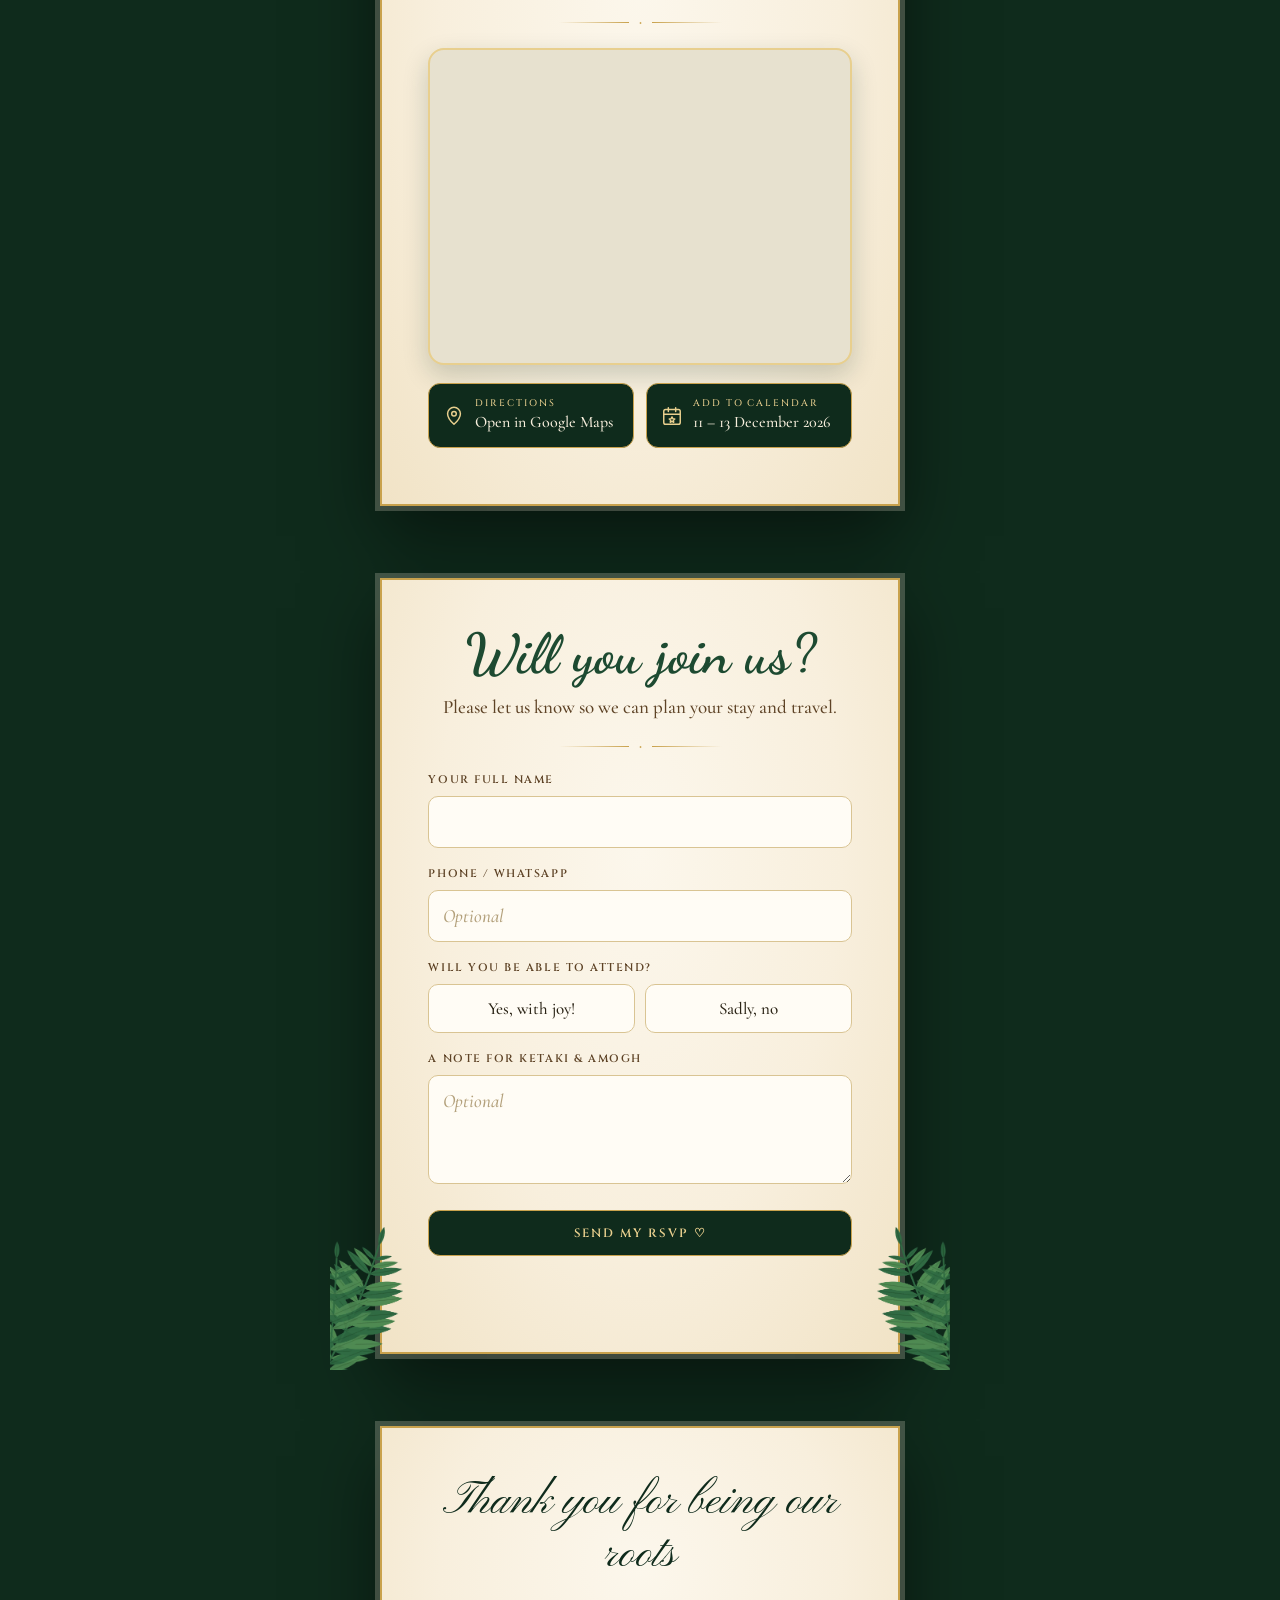
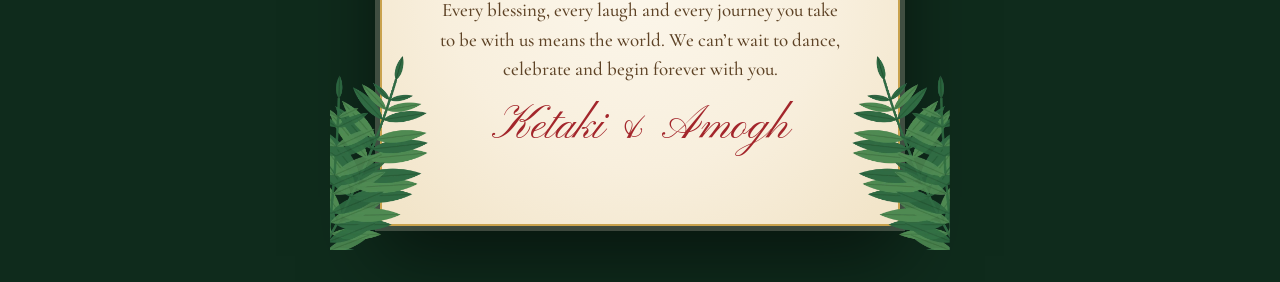
==== commit d58be728: "Connect RSVPs to the Google Sheet (Apps Script URL in config.js) Co-Authored-By: Claude Opus 5.5 <no" ====
--- a/index.html
+++ b/index.html
@@ -311,7 +311,7 @@
     </form>
   </dialog>
 
-  <script src="config.js?v=1"></script>
+  <script src="config.js?v=2"></script>
   <script src="script.js?v=4"></script>
 </body>
 </html>
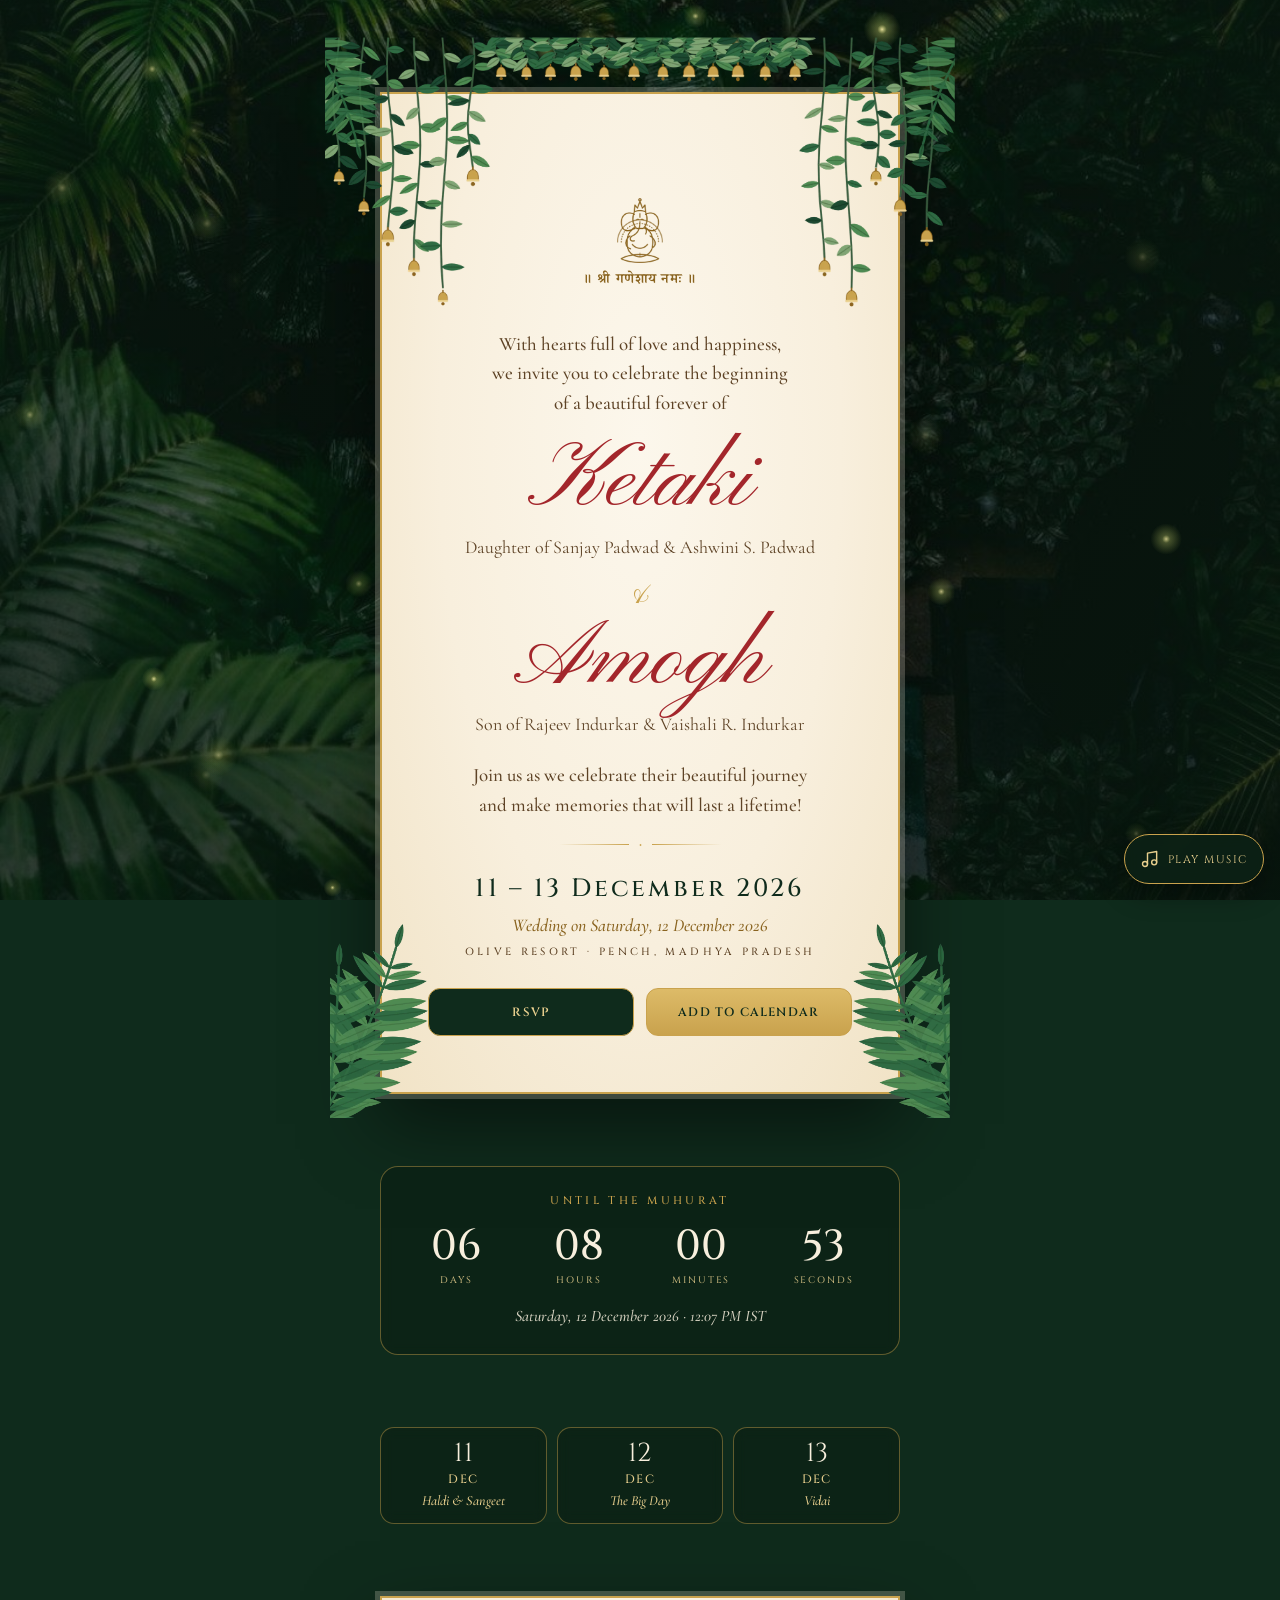
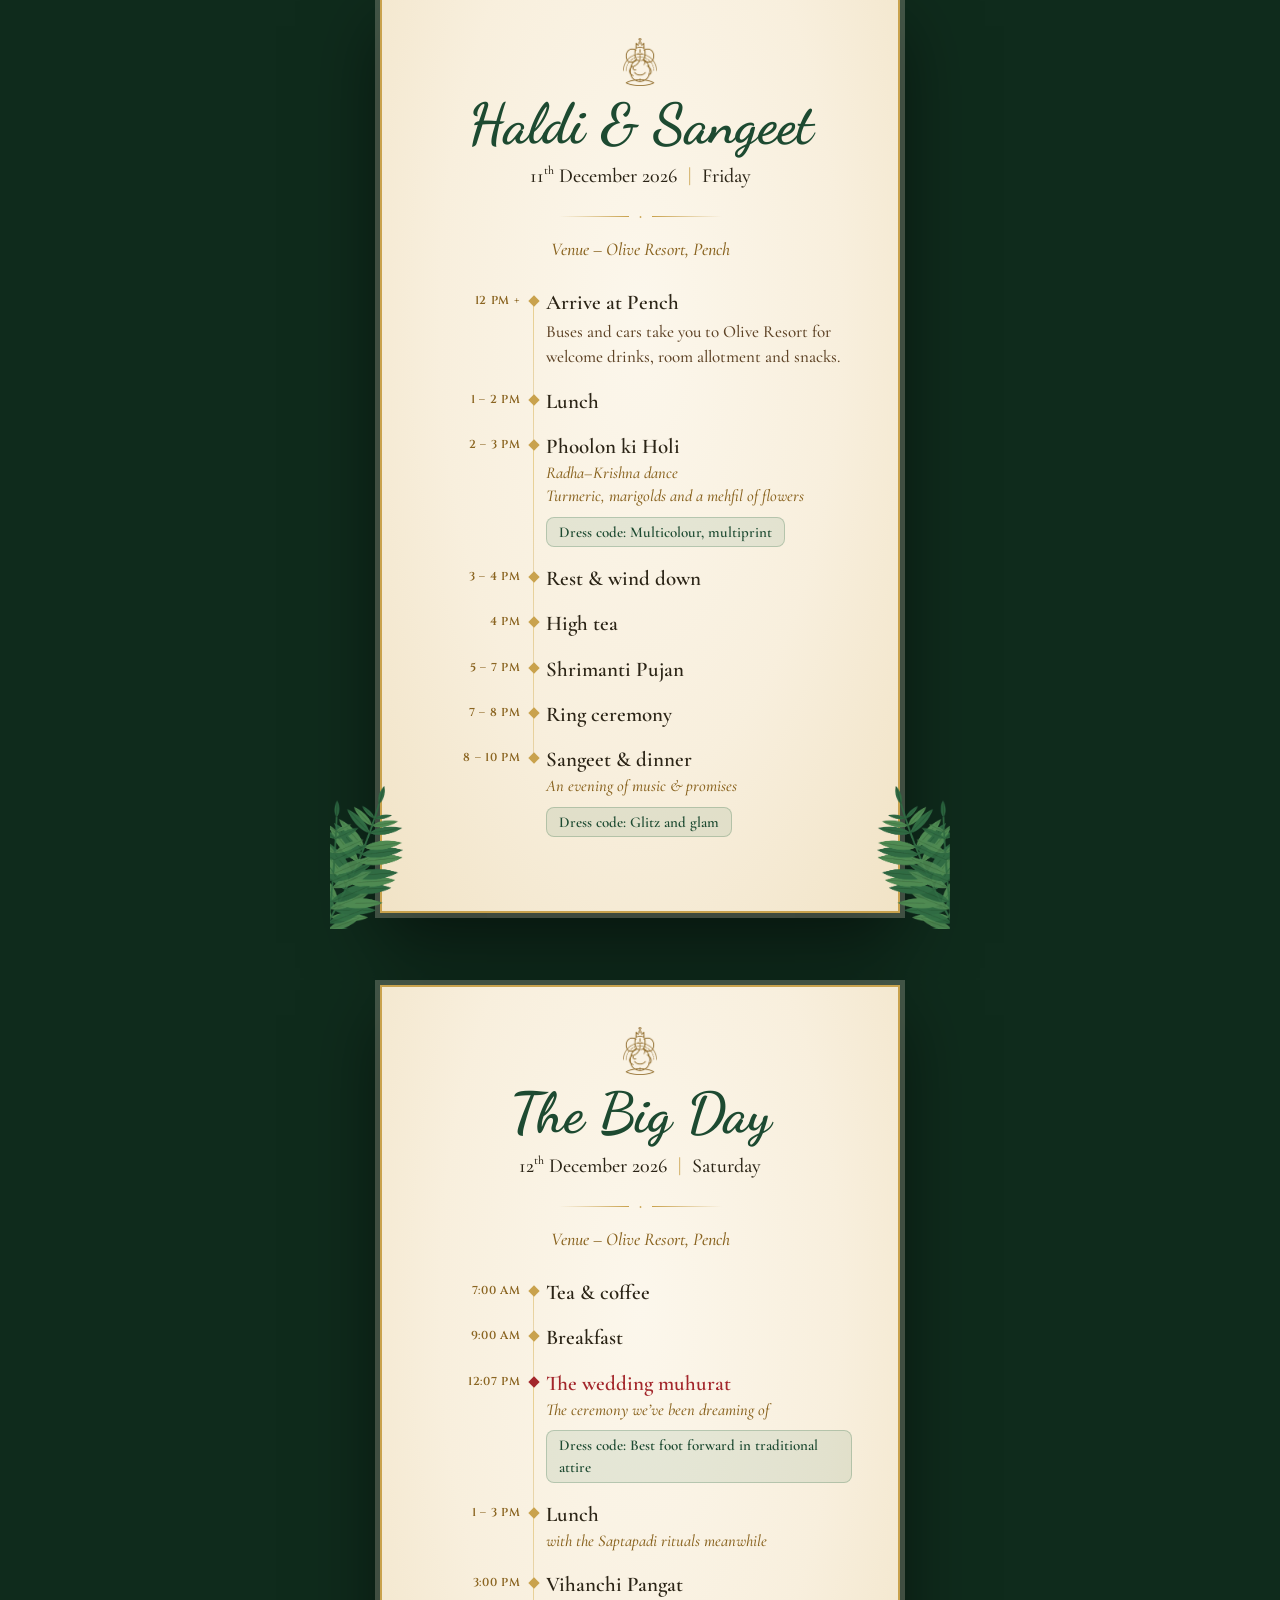
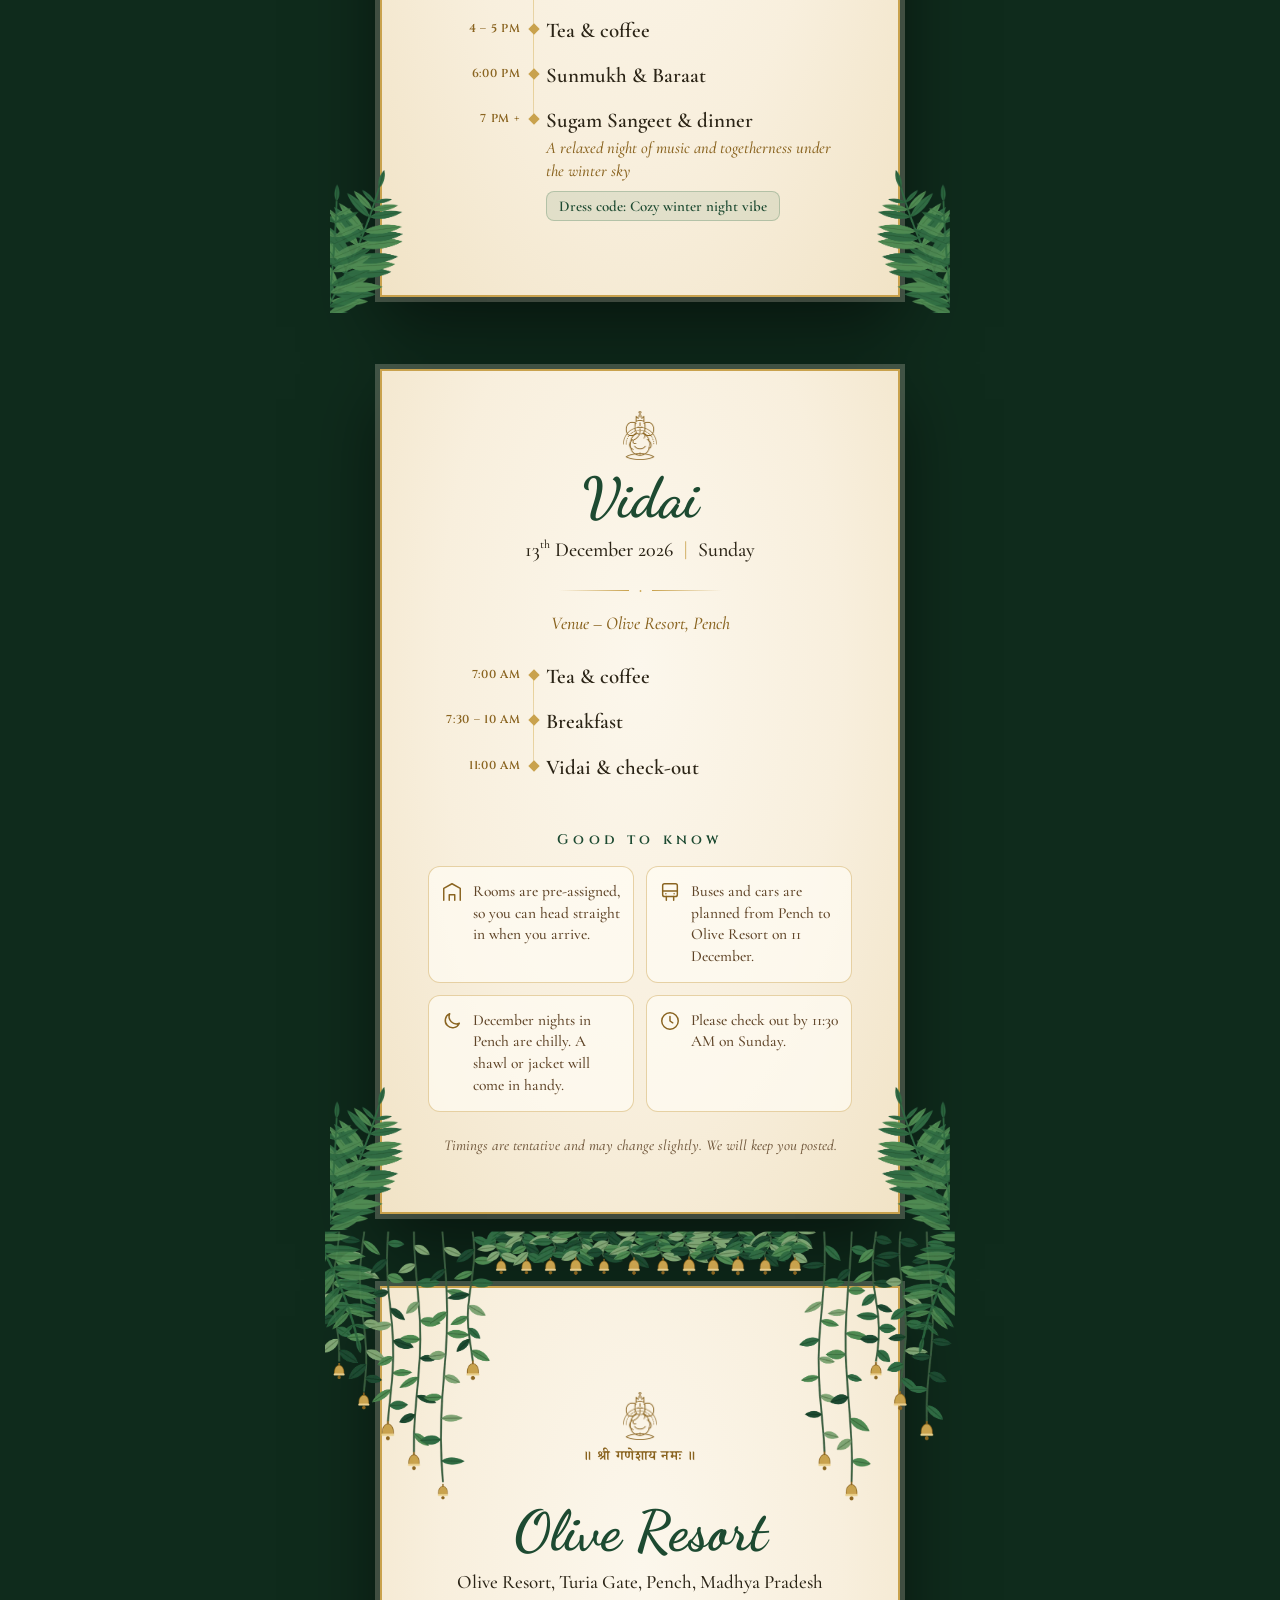
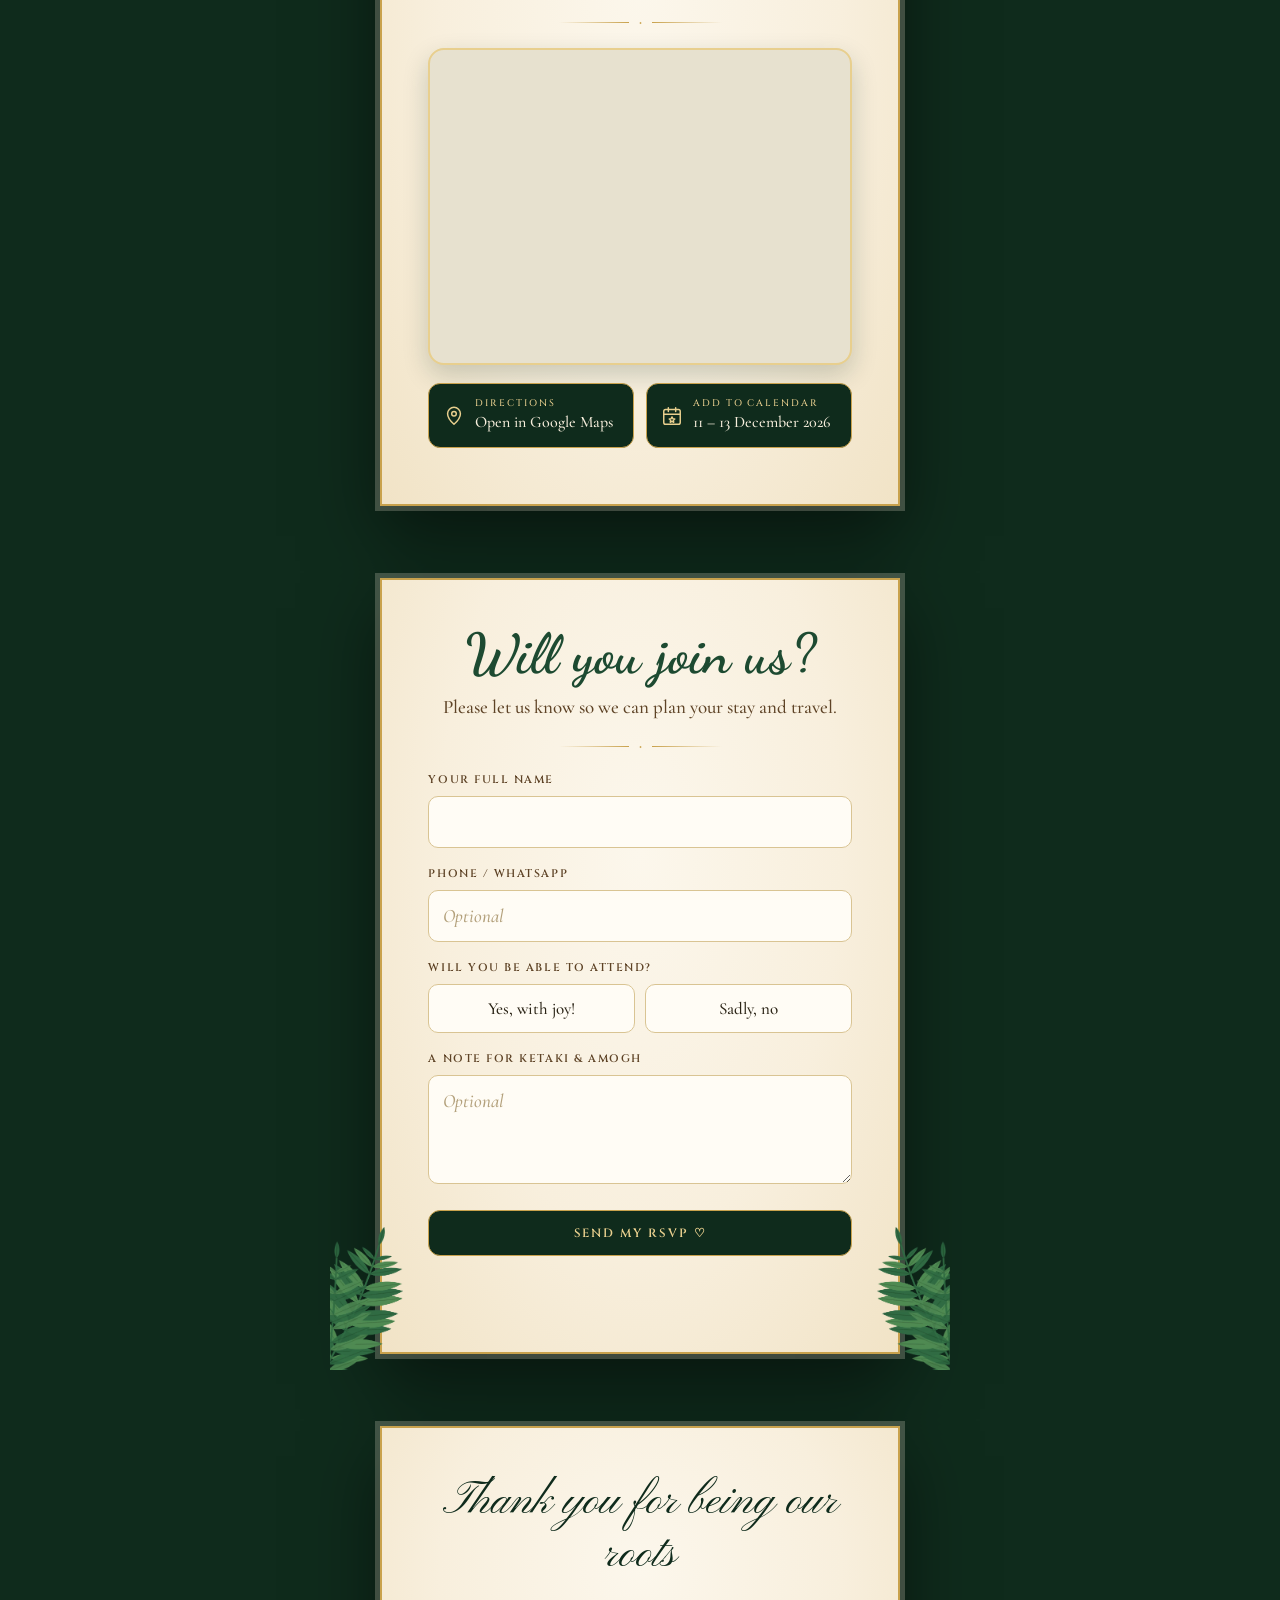
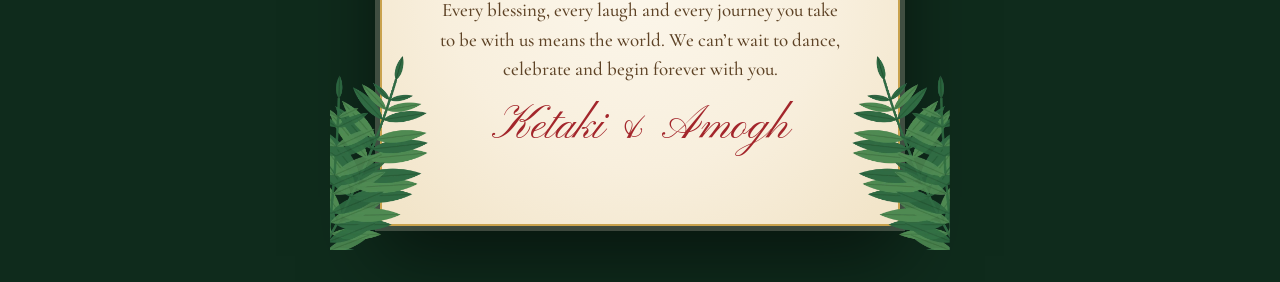
==== commit f1f7a639: "Point RSVPs at the new public Apps Script deployment Co-Authored-By: Claude Opus 5.5 <noreply@anthro" ====
--- a/index.html
+++ b/index.html
@@ -311,7 +311,7 @@
     </form>
   </dialog>
 
-  <script src="config.js?v=2"></script>
+  <script src="config.js?v=3"></script>
   <script src="script.js?v=4"></script>
 </body>
 </html>
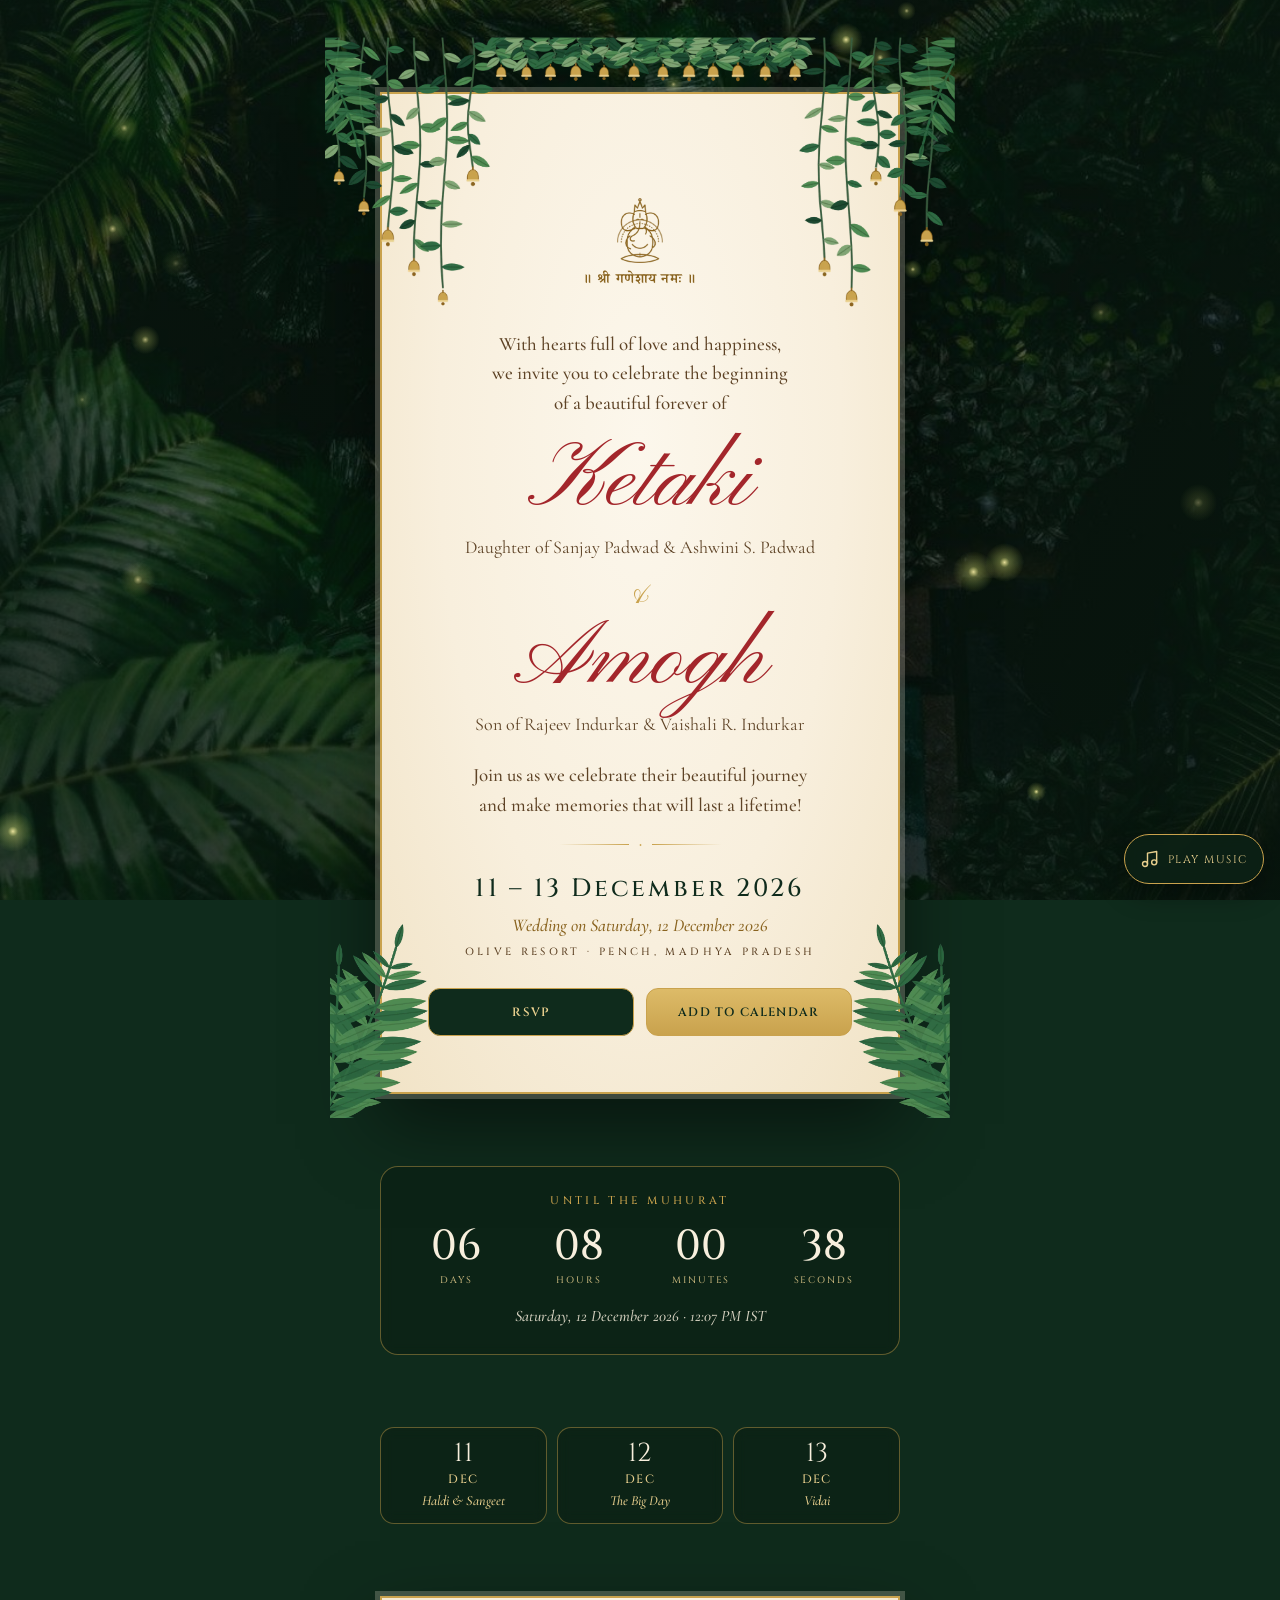
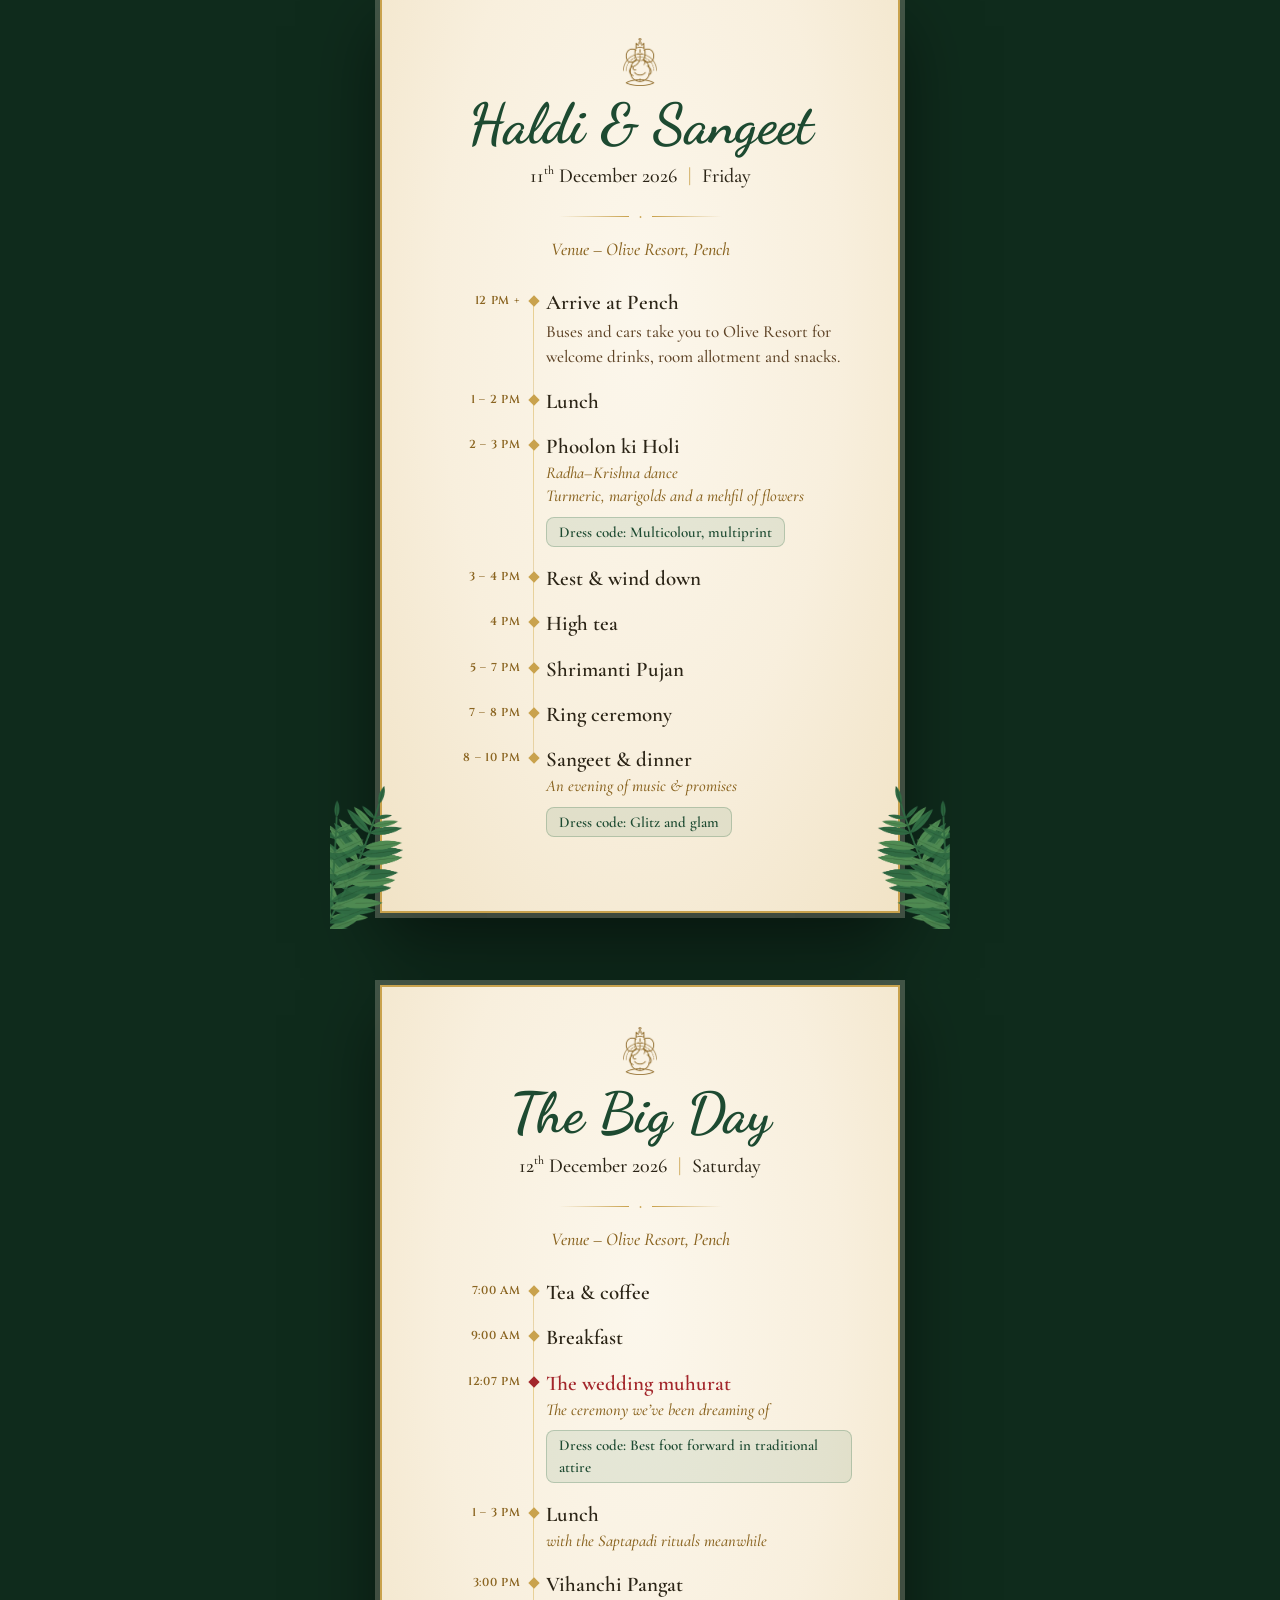
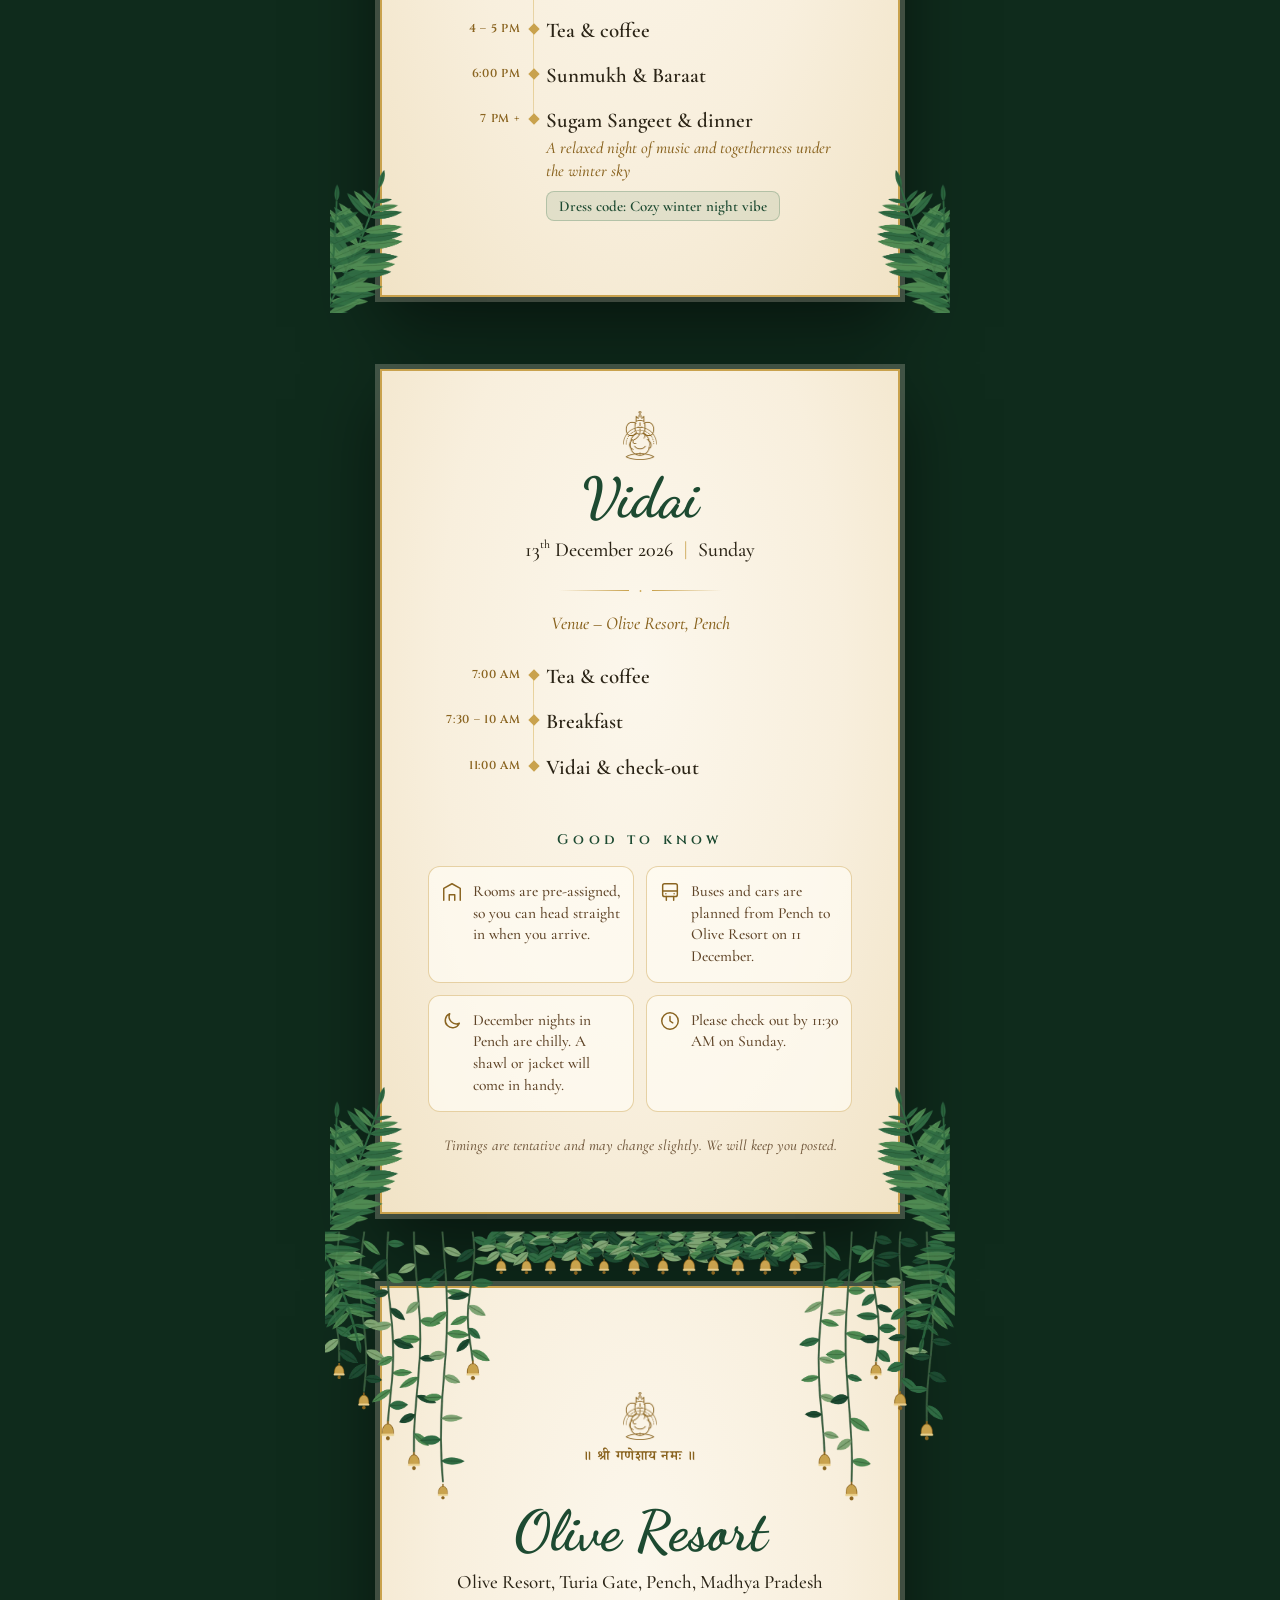
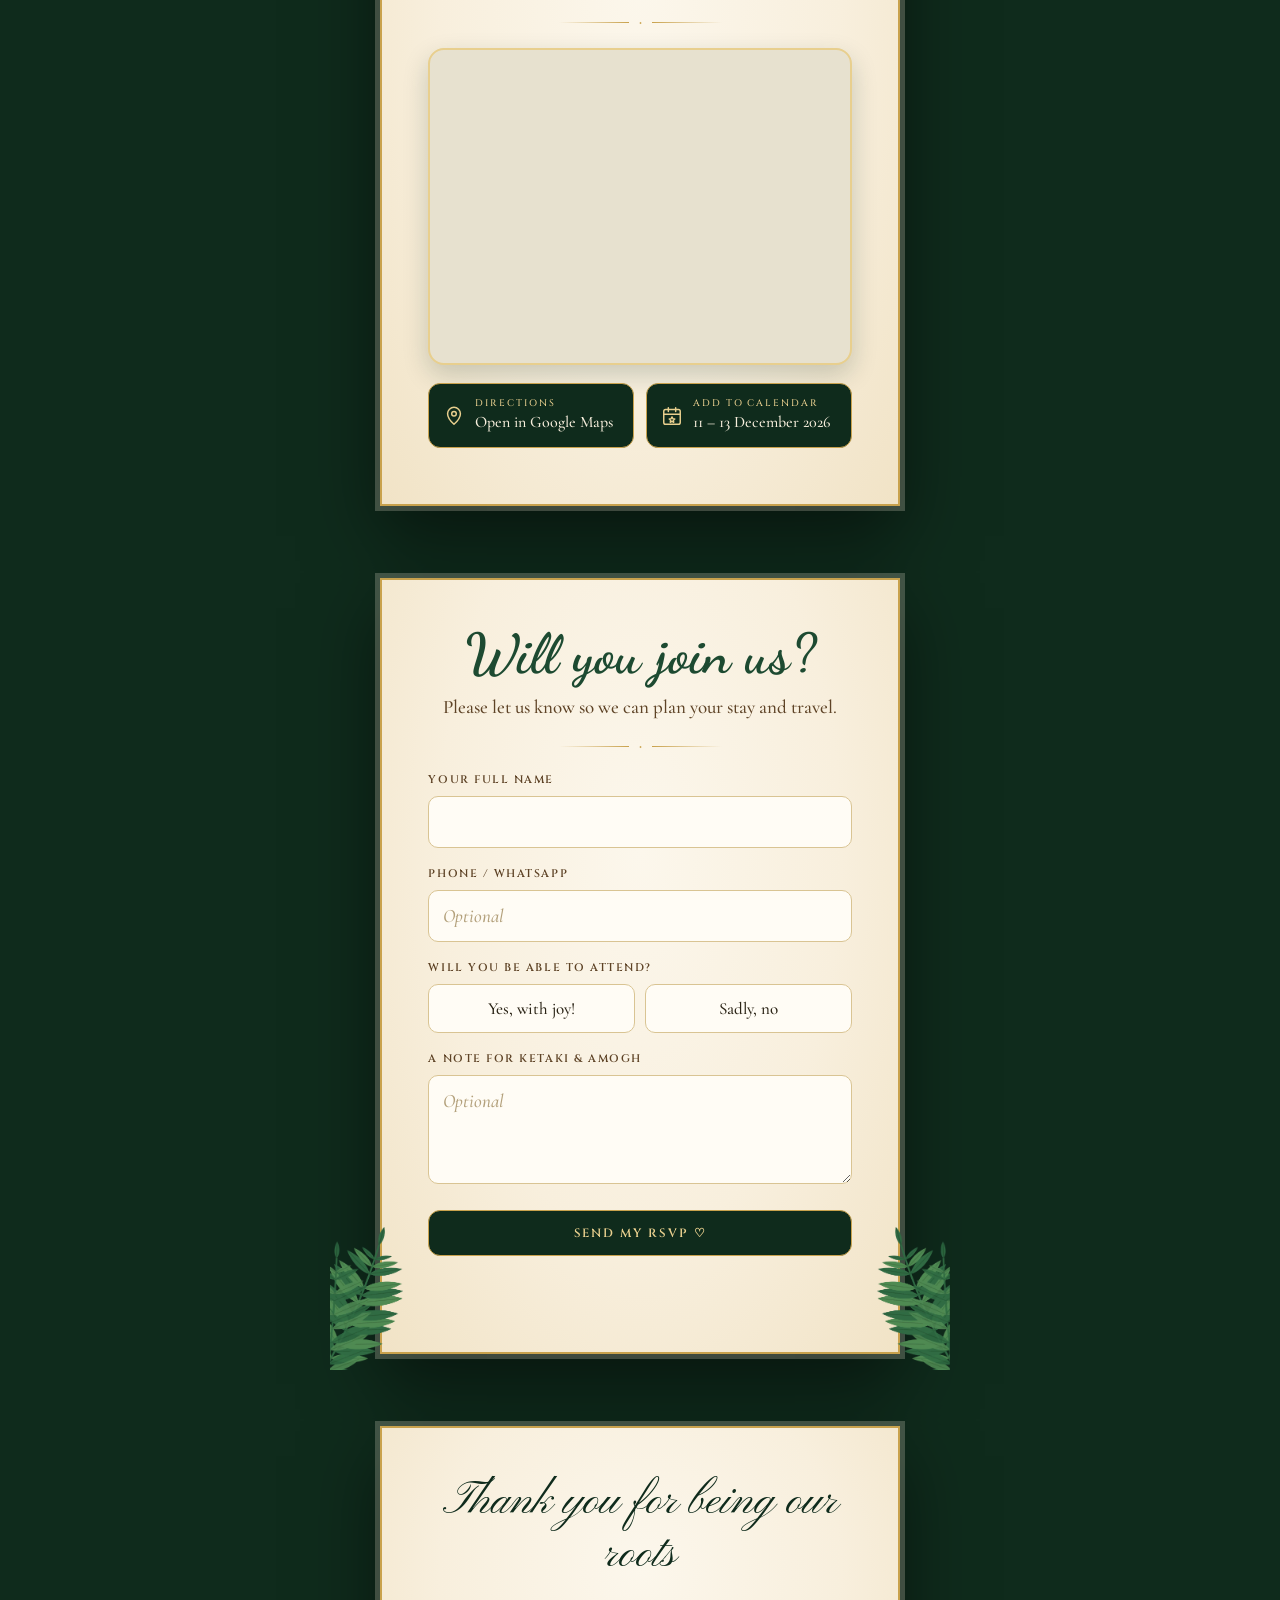
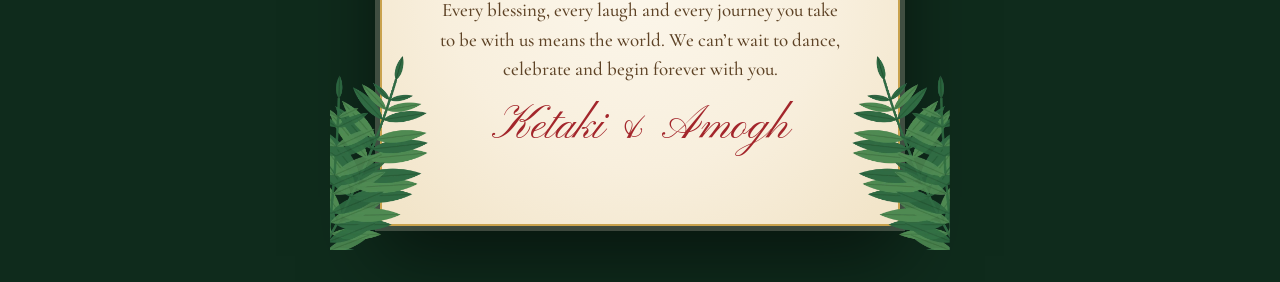
==== commit e60c559b: "RSVP: re-check the latest config.js before showing 'not switched on' Co-Authored-By: Claude Opus 5.5" ====
--- a/index.html
+++ b/index.html
@@ -312,6 +312,6 @@
   </dialog>
 
   <script src="config.js?v=3"></script>
-  <script src="script.js?v=4"></script>
+  <script src="script.js?v=5"></script>
 </body>
 </html>
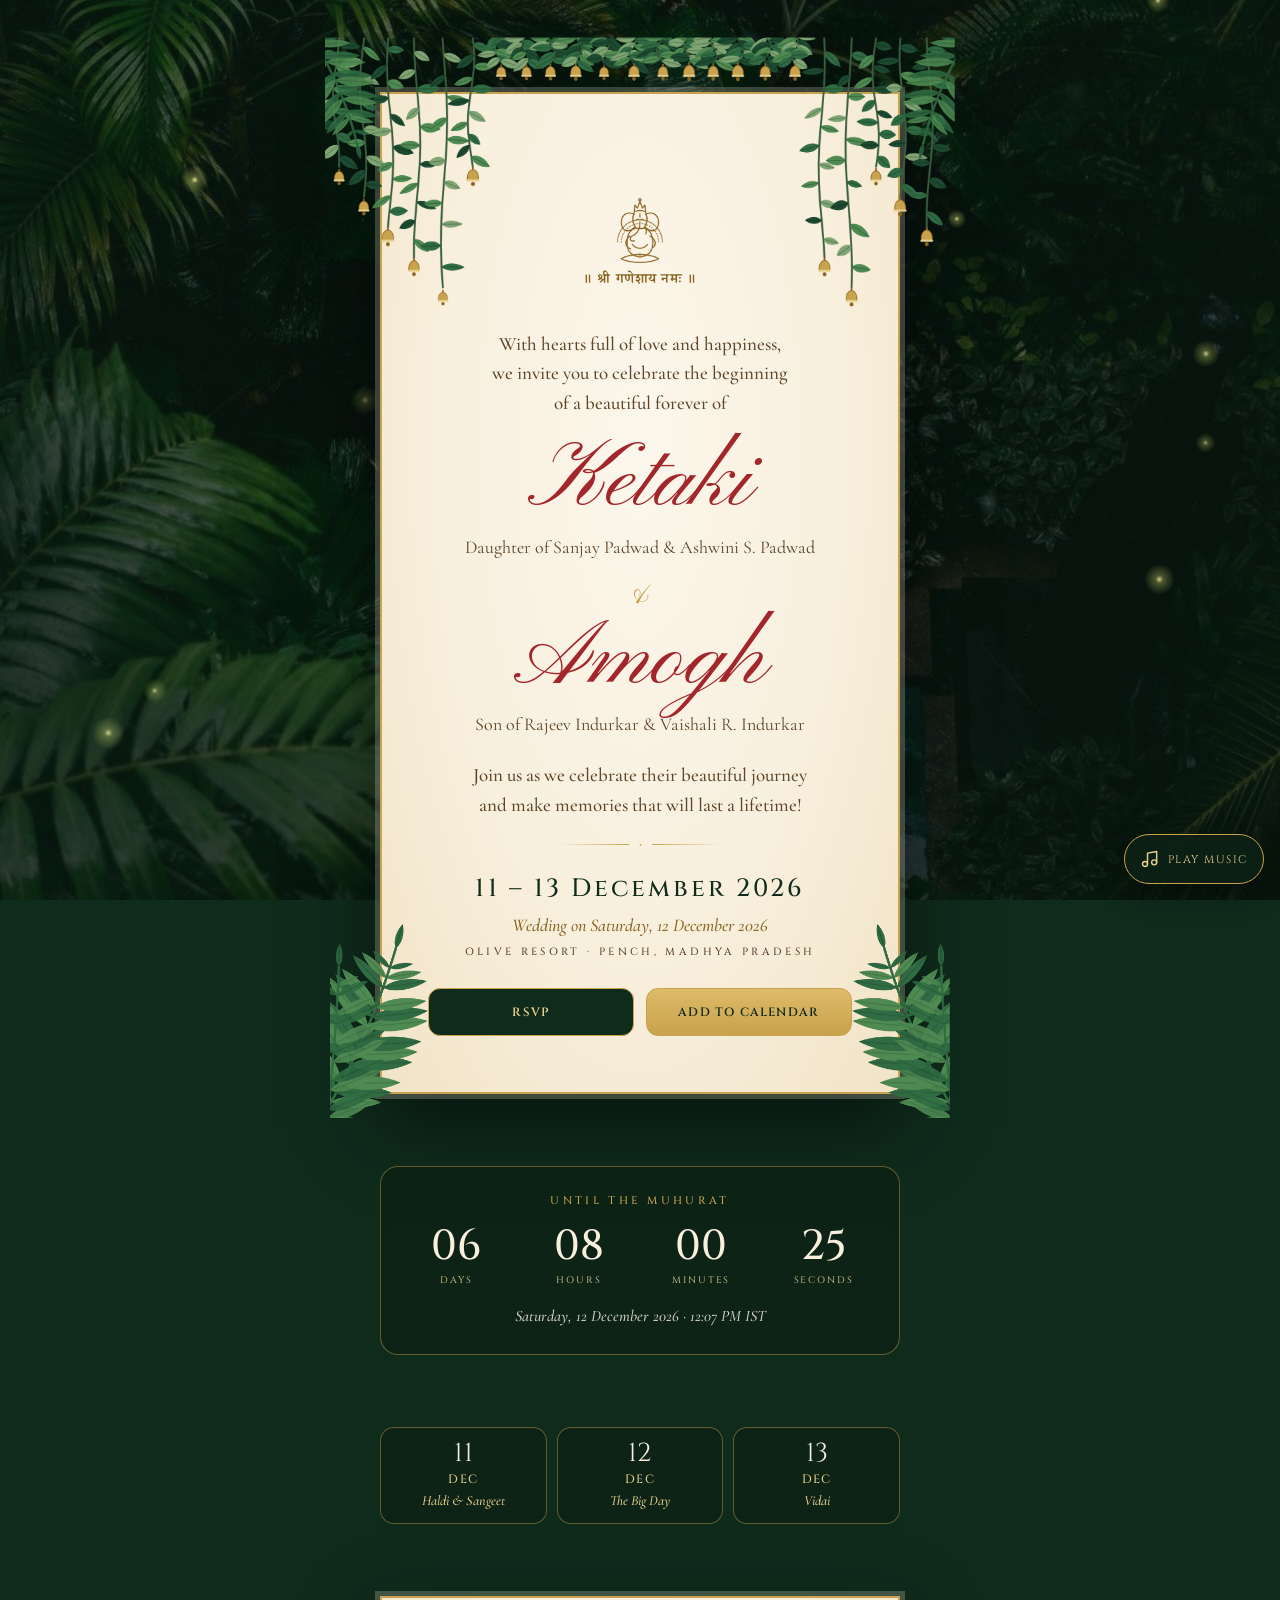
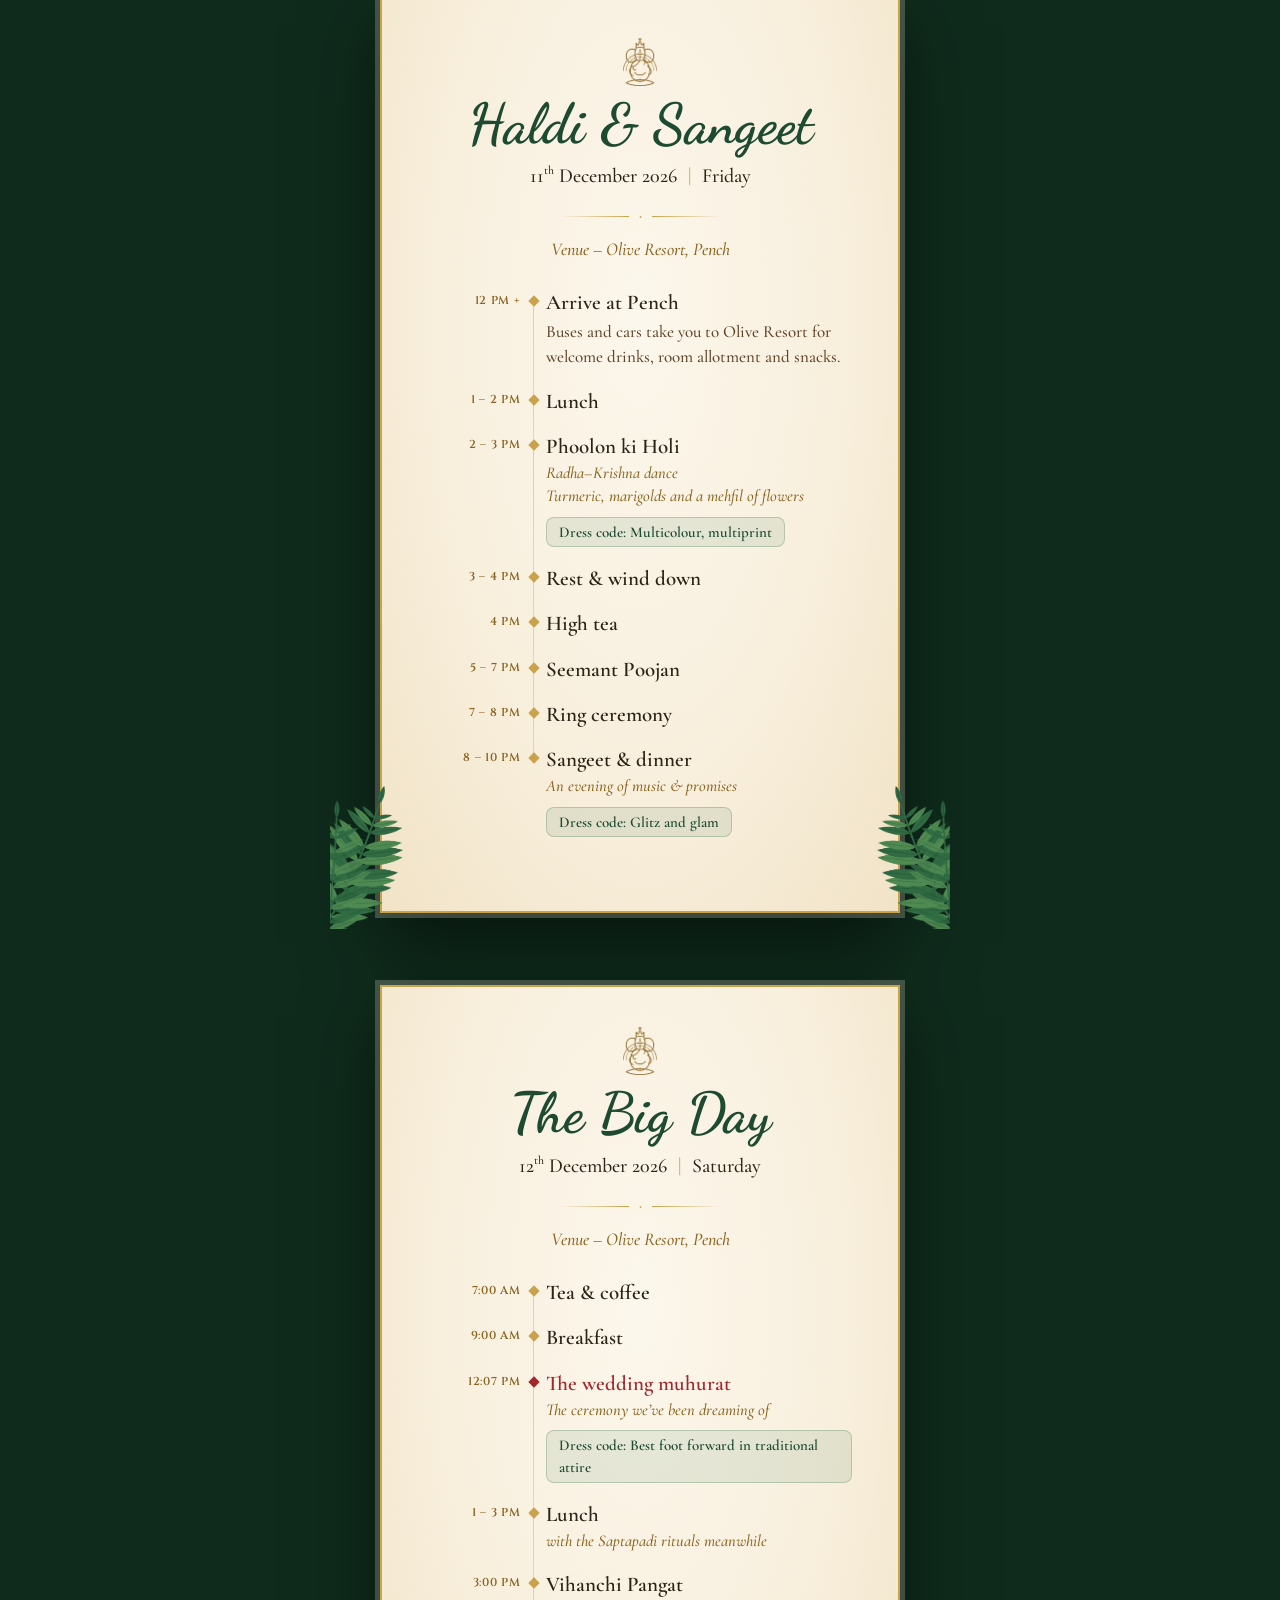
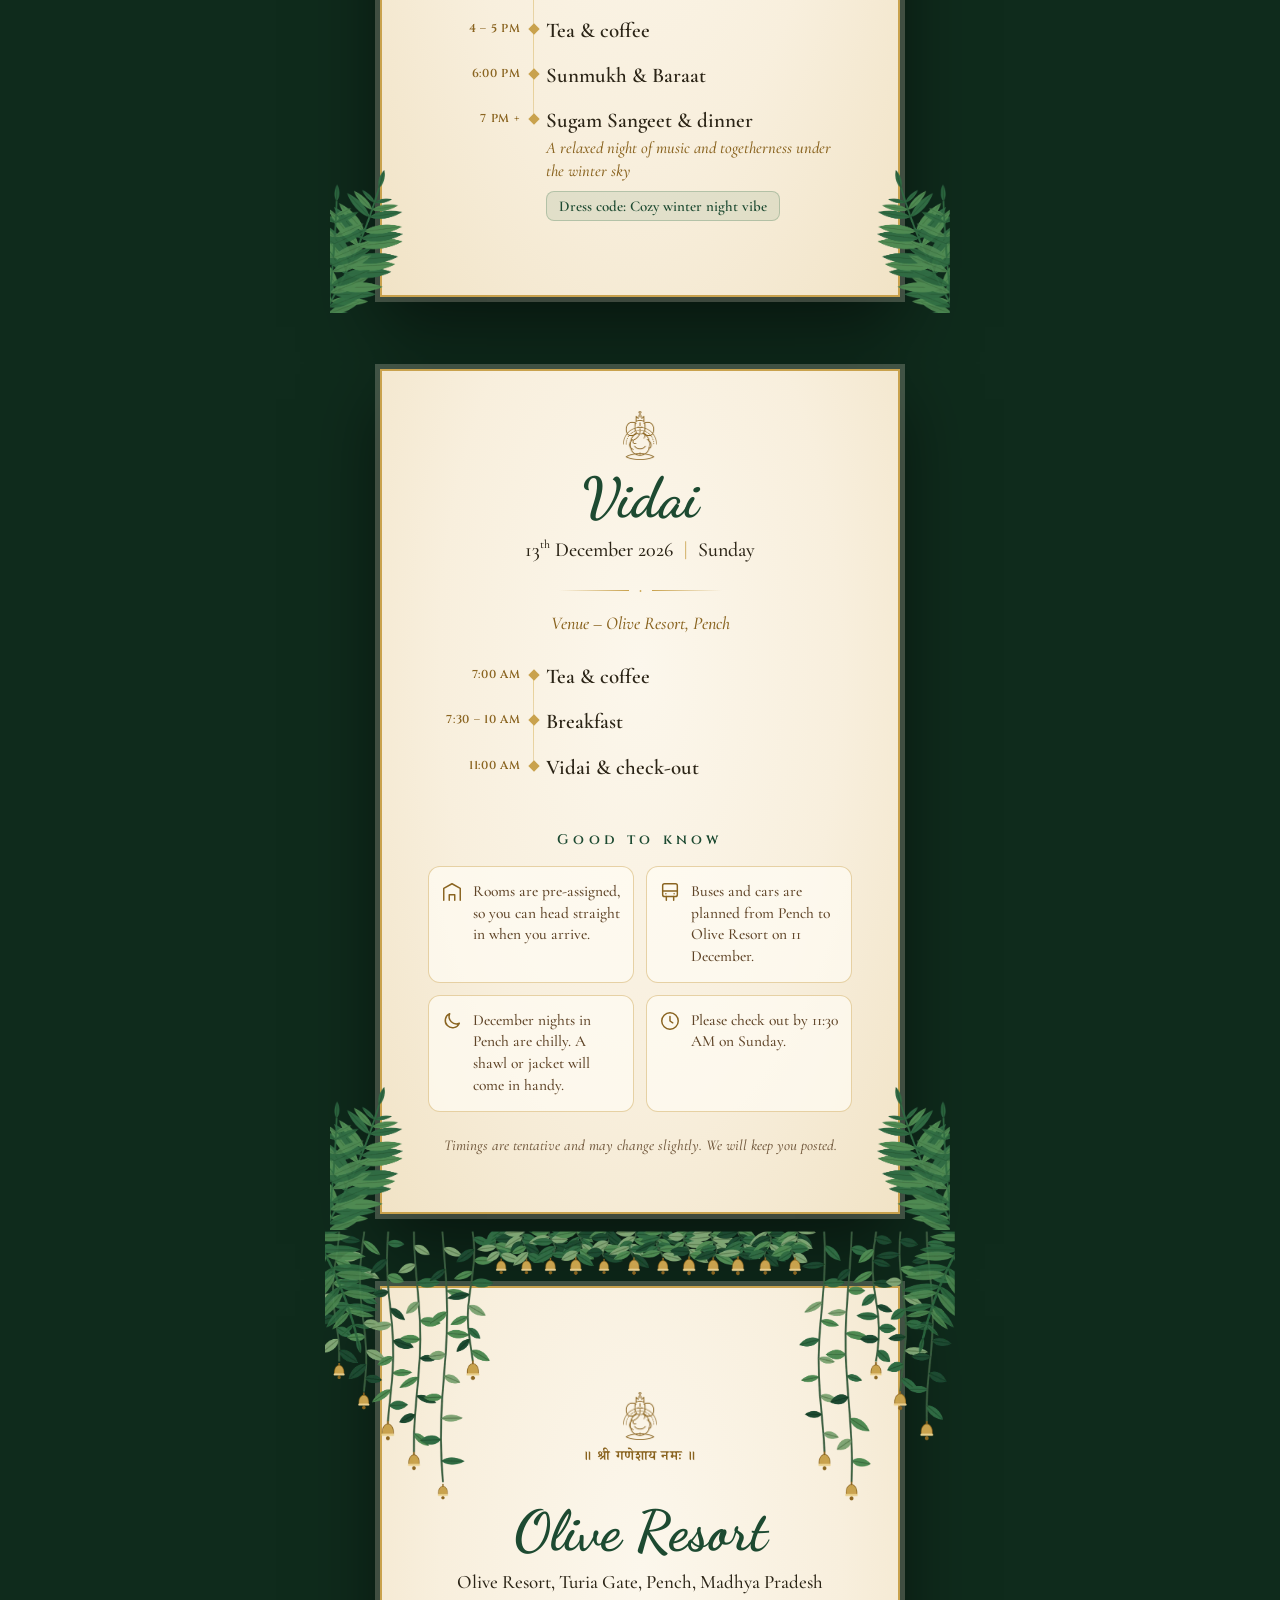
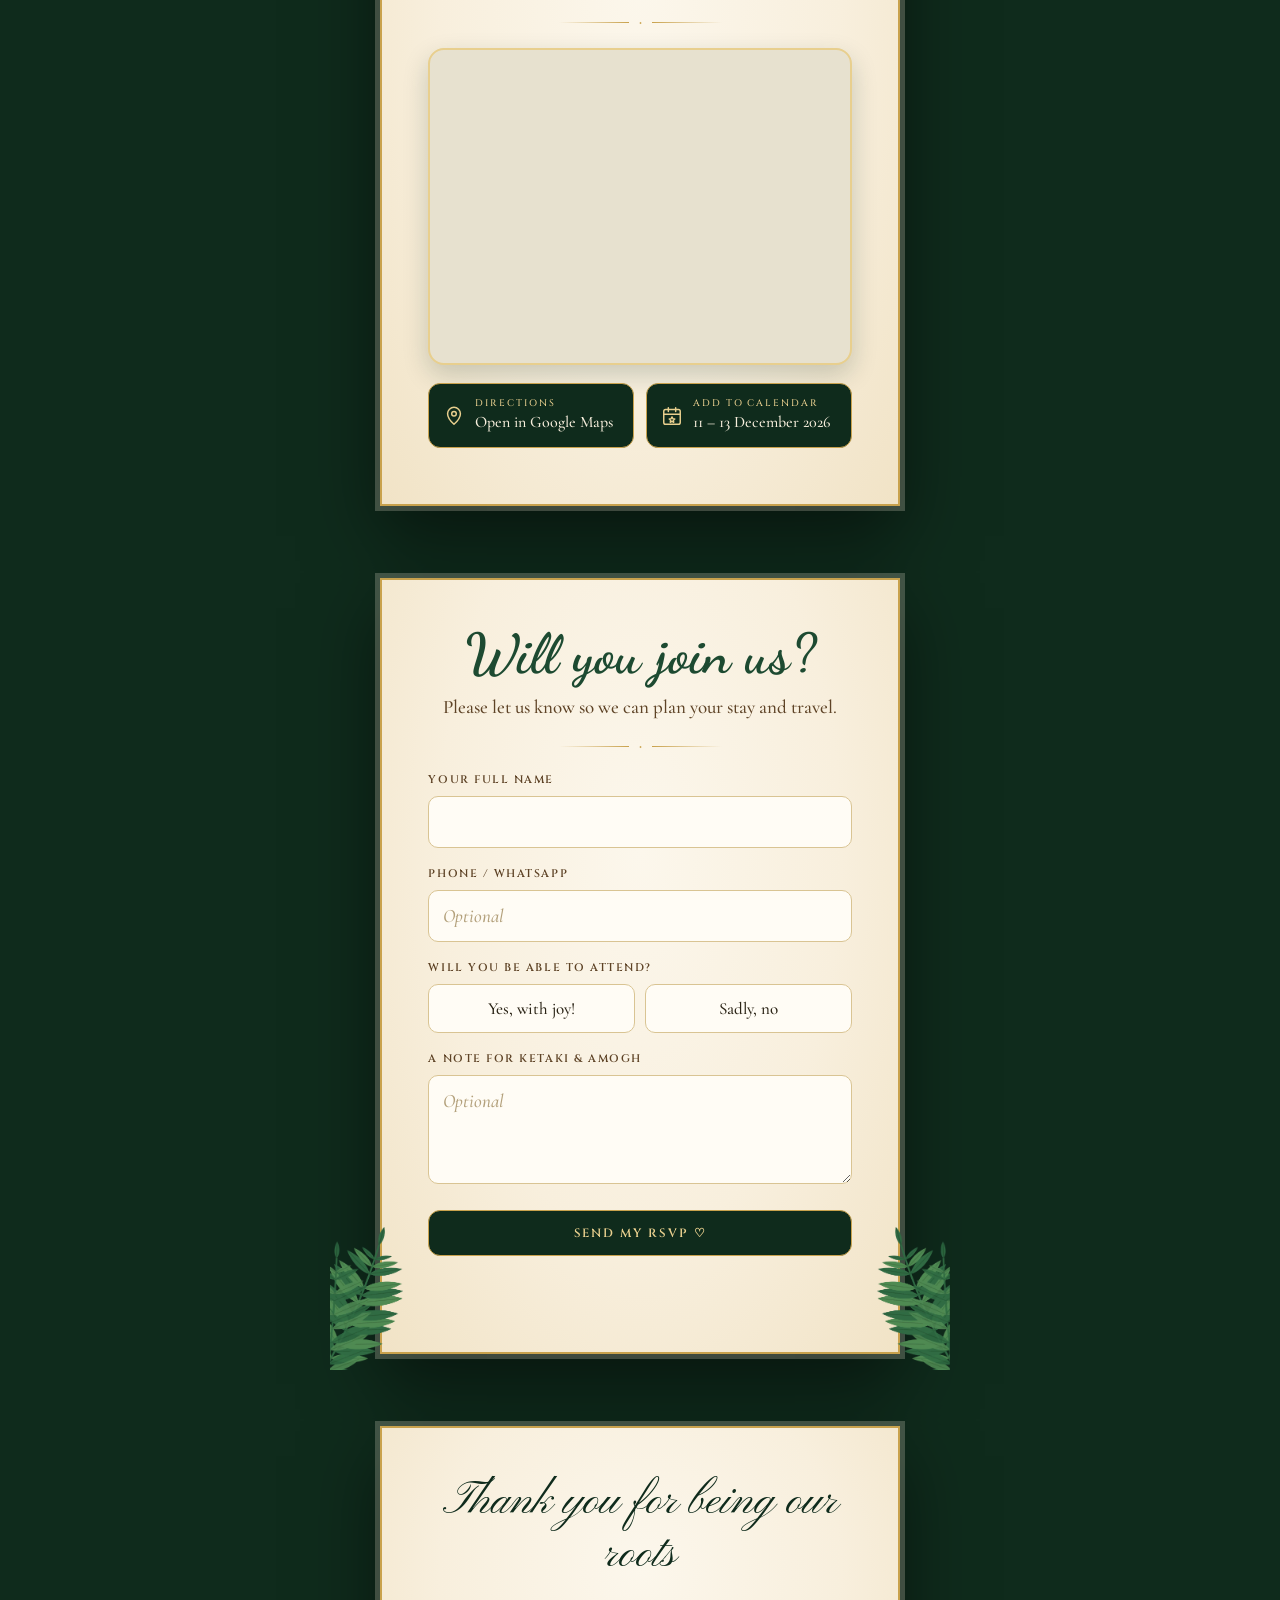
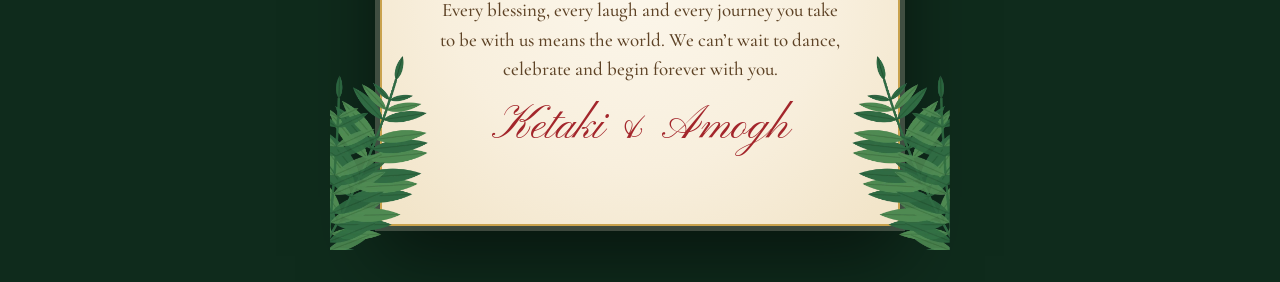
==== commit f86a25e2: "Rename Shrimanti Pujan to Seemant Poojan Co-Authored-By: Claude Opus 5.5 <noreply@anthropic.com> Cla" ====
--- a/index.html
+++ b/index.html
@@ -114,7 +114,7 @@
           <li><time>2 – 3 PM</time><div><h3>Phoolon ki Holi</h3><p class="note">Radha–Krishna dance<br>Turmeric, marigolds and a mehfil of flowers</p><p class="dress">Dress code: Multicolour, multiprint</p></div></li>
           <li><time>3 – 4 PM</time><div><h3>Rest &amp; wind down</h3></div></li>
           <li><time>4 PM</time><div><h3>High tea</h3></div></li>
-          <li><time>5 – 7 PM</time><div><h3>Shrimanti Pujan</h3></div></li>
+          <li><time>5 – 7 PM</time><div><h3>Seemant Poojan</h3></div></li>
           <li><time>7 – 8 PM</time><div><h3>Ring ceremony</h3></div></li>
           <li><time>8 – 10 PM</time><div><h3>Sangeet &amp; dinner</h3><p class="note">An evening of music &amp; promises</p><p class="dress">Dress code: Glitz and glam</p></div></li>
         </ol>
@@ -312,6 +312,6 @@
   </dialog>
 
   <script src="config.js?v=3"></script>
-  <script src="script.js?v=5"></script>
+  <script src="script.js?v=6"></script>
 </body>
 </html>
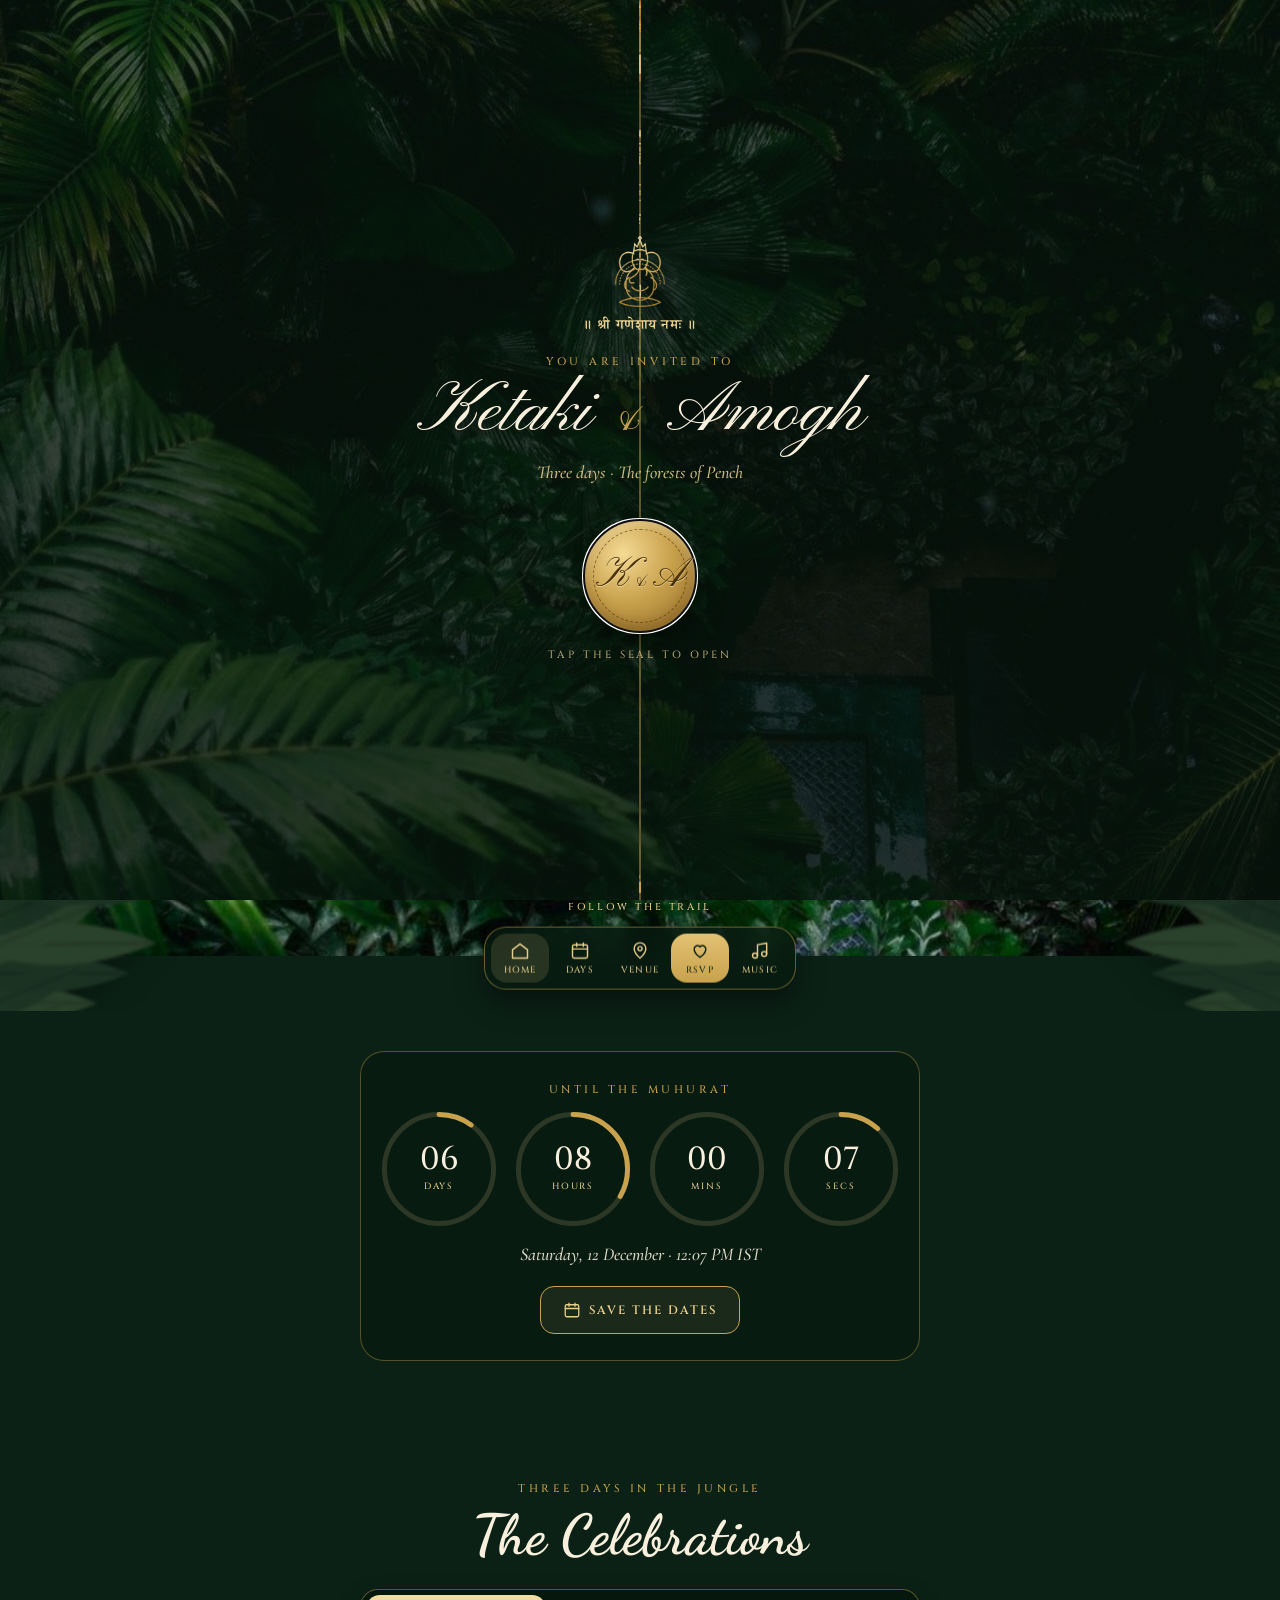
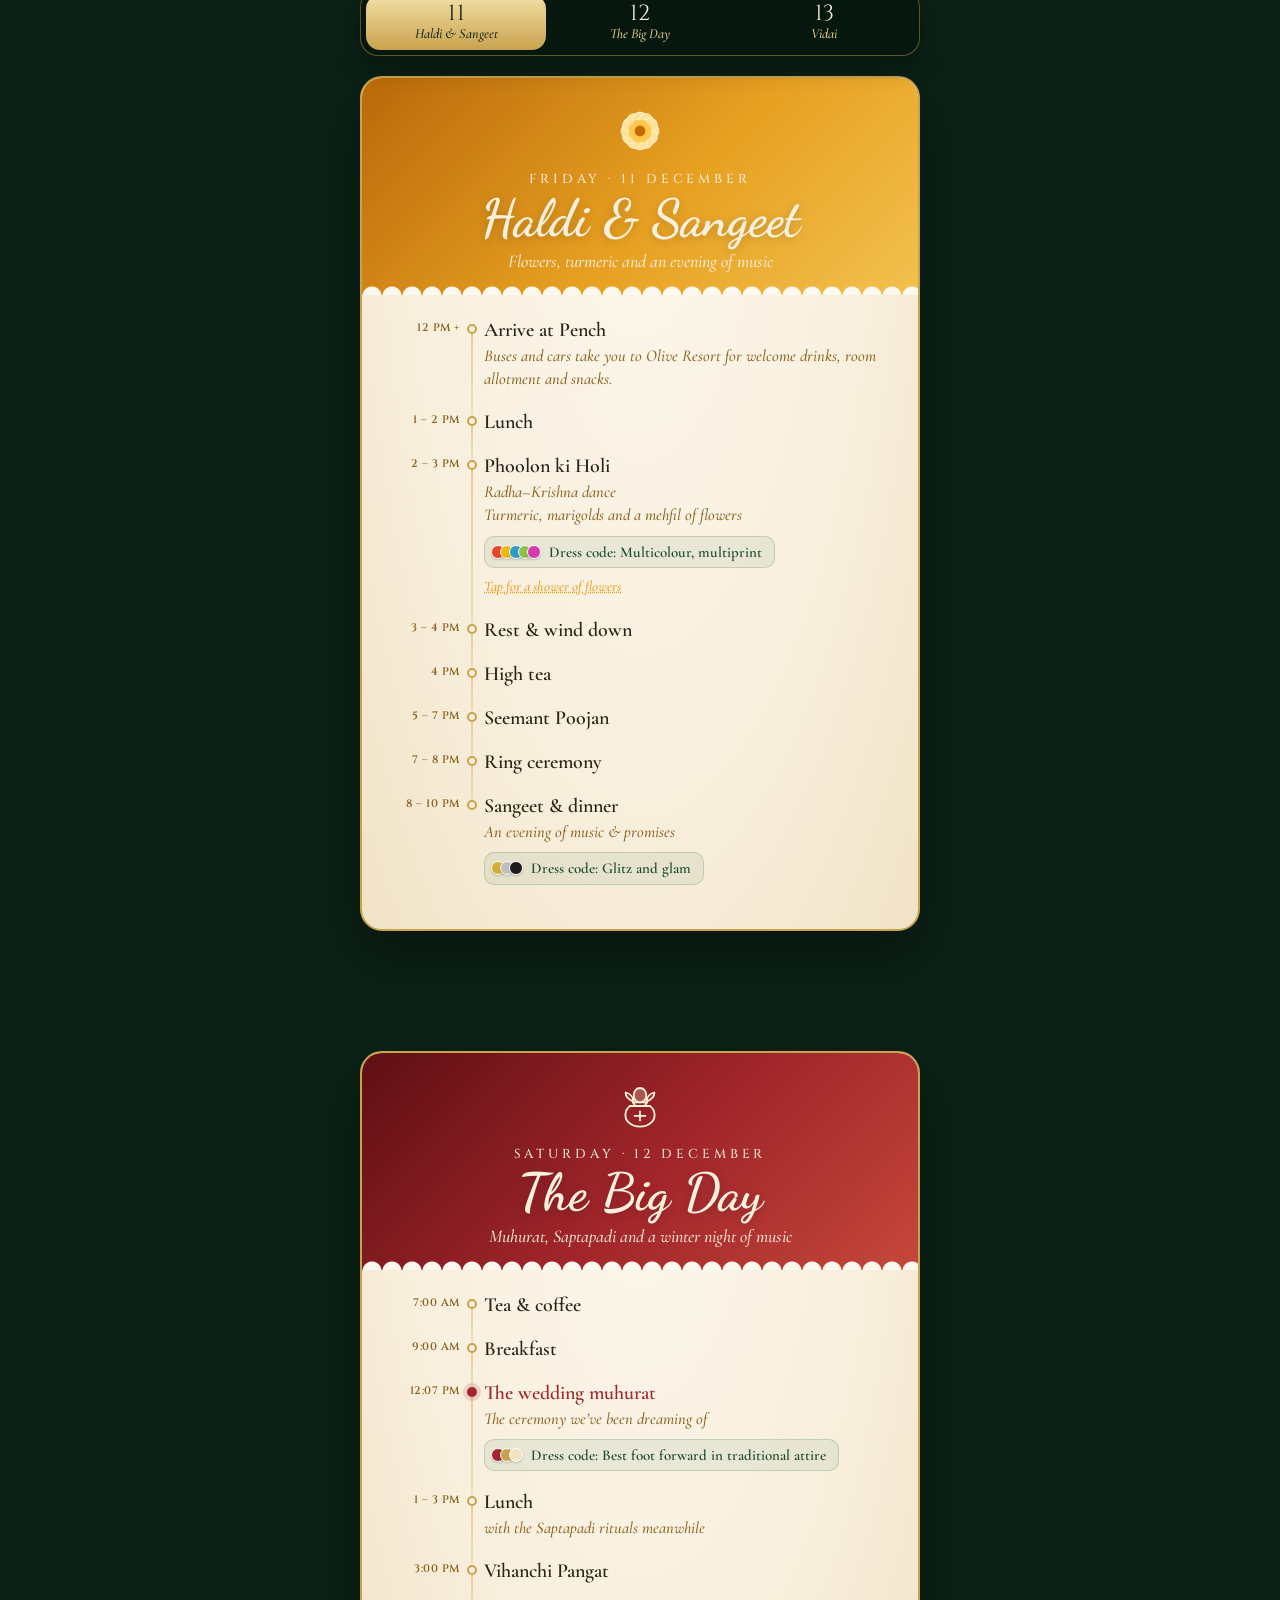
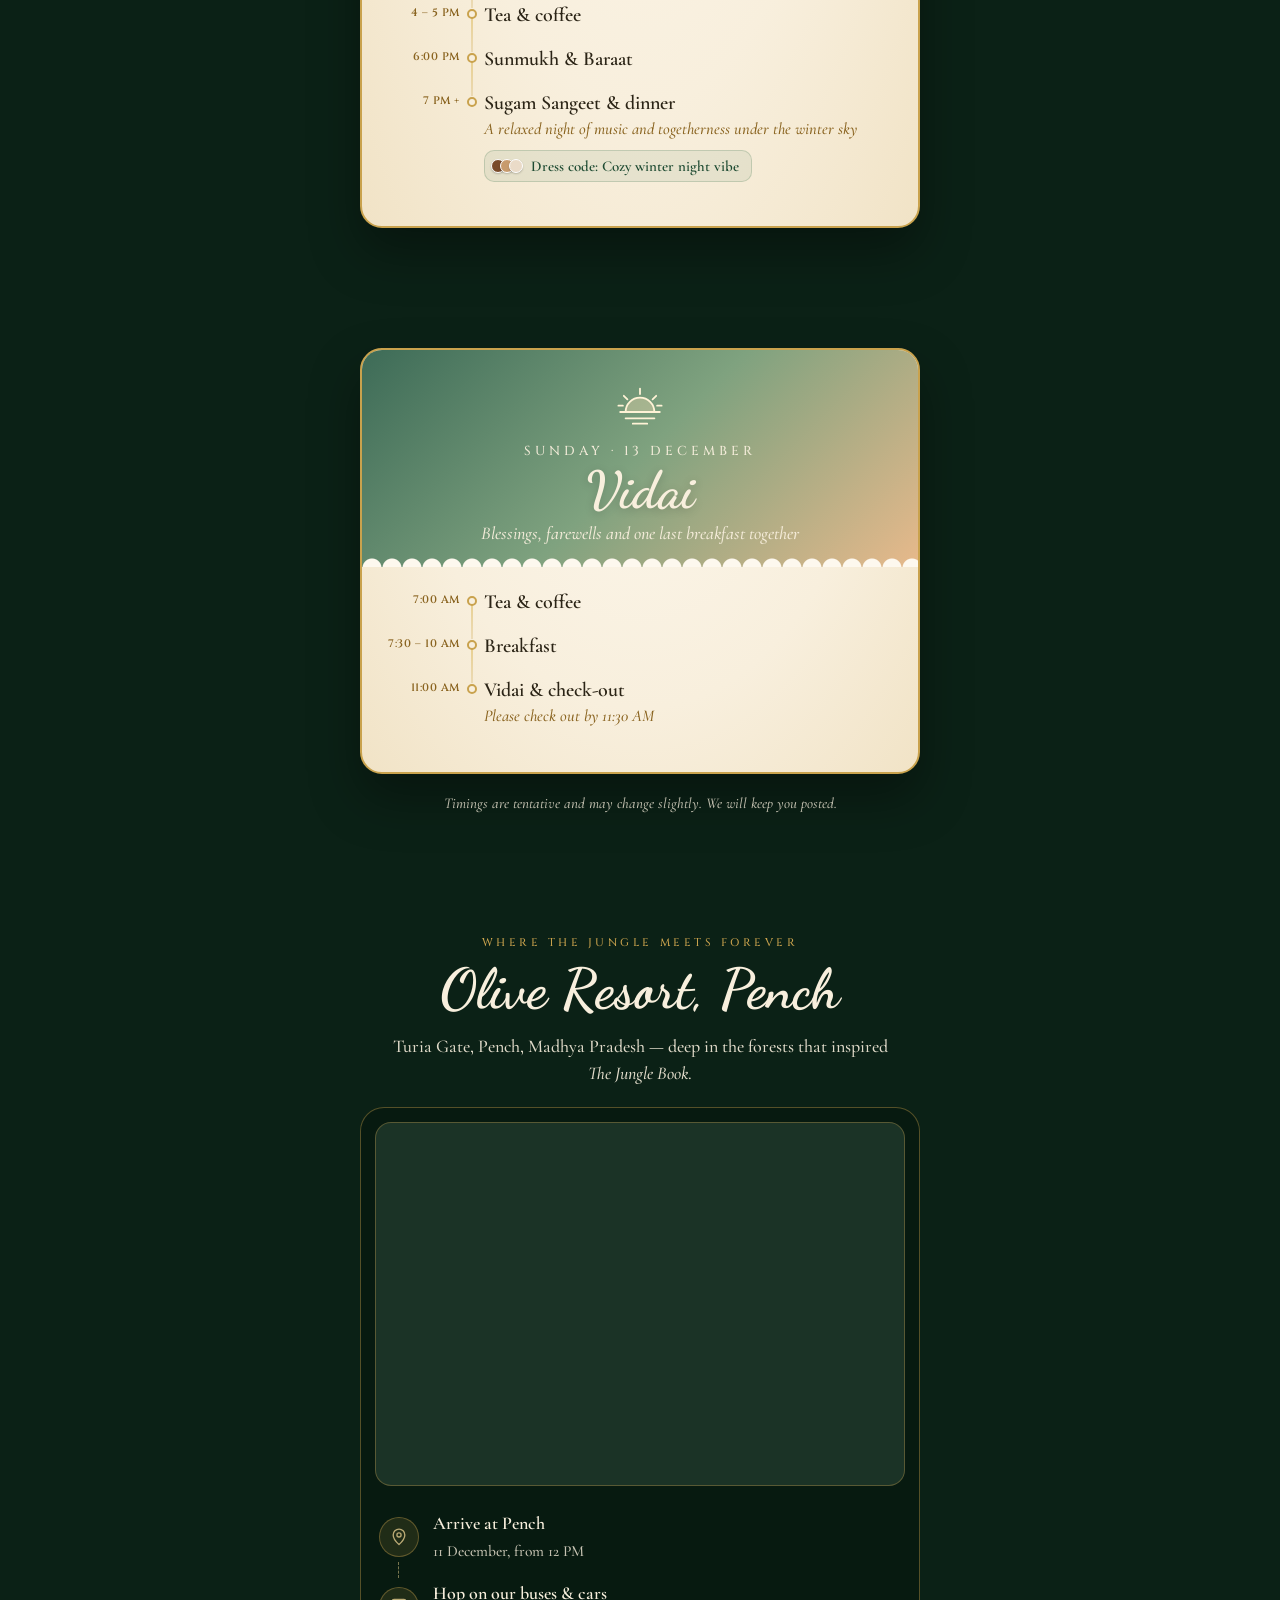
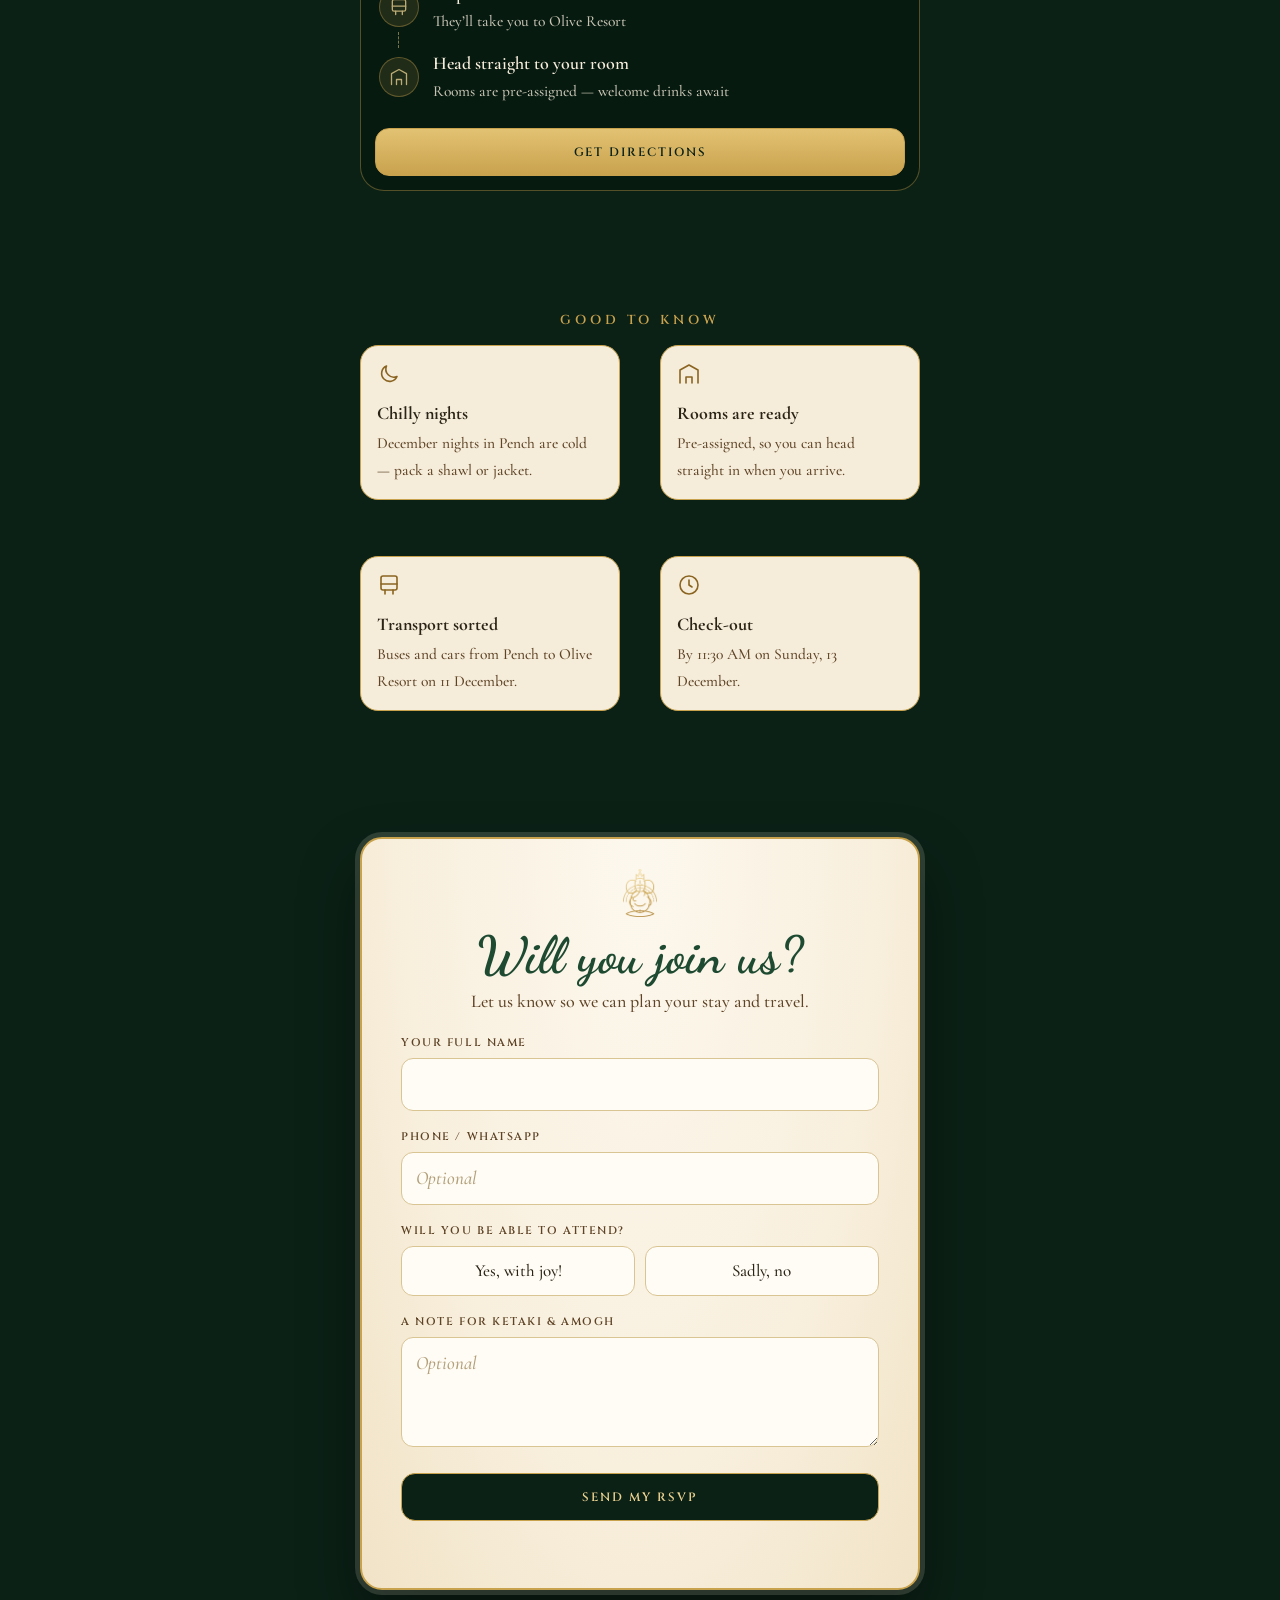
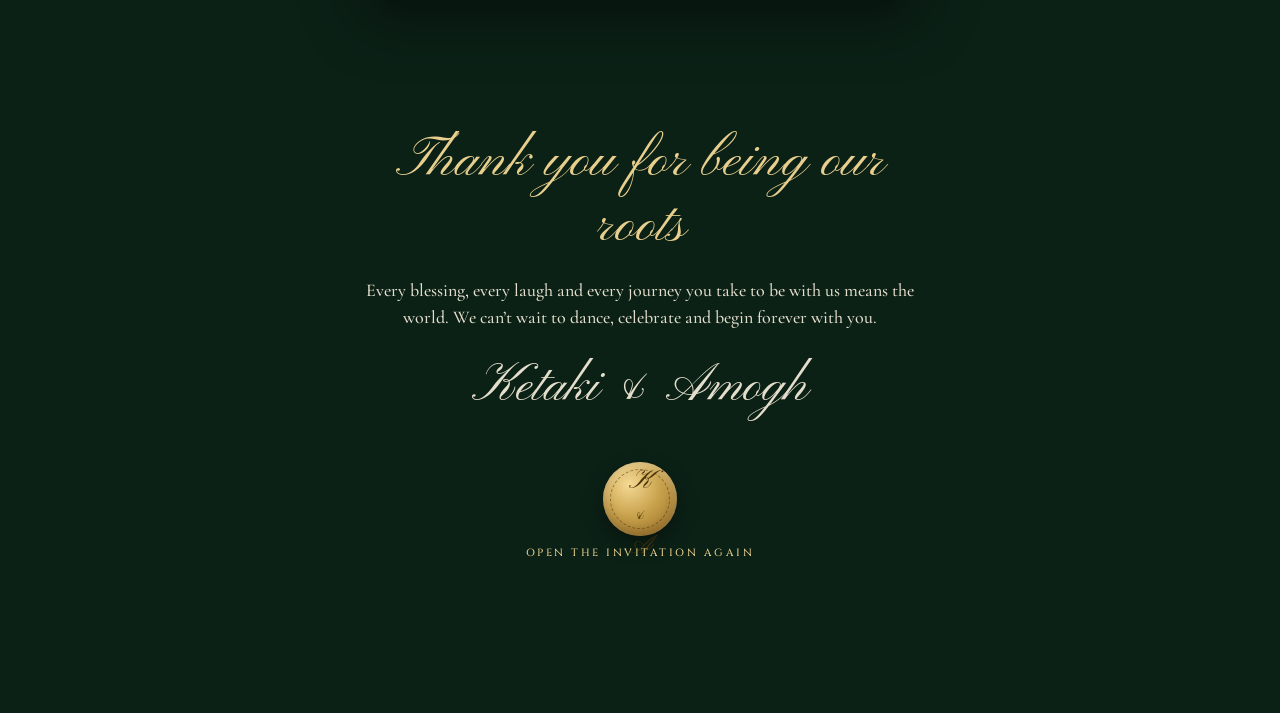
==== commit eb4ba9bc: "Make the jungle design the main invite; add wedding-day invite; archive v1 - / now serves the jungle" ====
--- a/index.html
+++ b/index.html
@@ -4,13 +4,12 @@
   <meta charset="UTF-8">
   <meta name="viewport" content="width=device-width, initial-scale=1.0, viewport-fit=cover">
   <title>Ketaki &amp; Amogh · 11 – 13 December 2026</title>
-  <meta name="description" content="Ketaki weds Amogh — wedding celebrations at Olive Resort, Pench, Madhya Pradesh, 11 – 13 December 2026.">
-  <meta name="theme-color" content="#0F2B1C">
-
-  <!-- Link preview (WhatsApp, iMessage, etc.) -->
+  <meta name="description" content="Ketaki weds Amogh — three days of celebration in the forests of Pench, 11 – 13 December 2026.">
+  <meta name="theme-color" content="#0B2116">
+
   <meta property="og:type" content="website">
   <meta property="og:title" content="Ketaki &amp; Amogh · 11 – 13 December 2026">
-  <meta property="og:description" content="With hearts full of love, we invite you to celebrate with us at Olive Resort, Pench.">
+  <meta property="og:description" content="Three days of celebration in the forests of Pench. Tap to open your invitation.">
   <meta property="og:url" content="https://manushrikant-91.github.io/ketaki-weds-amogh/">
   <meta property="og:image" content="https://manushrikant-91.github.io/ketaki-weds-amogh/assets/og-image.jpg">
   <meta property="og:image:width" content="1200">
@@ -25,215 +24,162 @@
   <link rel="preconnect" href="https://fonts.gstatic.com" crossorigin>
   <link href="https://fonts.googleapis.com/css2?family=Cinzel:wght@400;600&family=Cormorant+Garamond:ital,wght@0,500;0,600;1,500&family=Dancing+Script:wght@700&family=Noto+Serif+Devanagari:wght@600&family=Pinyon+Script&display=swap" rel="stylesheet">
   <link rel="preload" as="image" href="assets/jungle.jpg">
-  <link rel="stylesheet" href="style.css?v=3">
+  <link rel="stylesheet" href="jungle/style.css?v=7">
 </head>
 <body>
+  <!-- Shared SVG symbols -->
+  <svg width="0" height="0" style="position:absolute" aria-hidden="true">
+    <defs>
+      <linearGradient id="g-brass" x1="0" y1="0" x2="1" y2="1">
+        <stop offset="0" stop-color="#F6DE9A"/><stop offset=".5" stop-color="#D4A84B"/><stop offset="1" stop-color="#9A6E22"/>
+      </linearGradient>
+      <linearGradient id="g-leaf" x1="0" y1="0" x2="0" y2="1">
+        <stop offset="0" stop-color="#3F8A55"/><stop offset="1" stop-color="#1D4A31"/>
+      </linearGradient>
+      <!-- tiger pugmark -->
+      <symbol id="paw" viewBox="0 0 40 40">
+        <path d="M20 38c-7 0-12-3.5-12-8.5 0-4.5 4-6 6.5-9 1.6-2 3.2-3 5.5-3s3.9 1 5.5 3c2.5 3 6.5 4.5 6.5 9 0 5-5 8.5-12 8.5z"/>
+        <ellipse cx="8" cy="15" rx="3.6" ry="4.8" transform="rotate(-20 8 15)"/>
+        <ellipse cx="15.5" cy="8.5" rx="3.6" ry="5"/>
+        <ellipse cx="24.5" cy="8.5" rx="3.6" ry="5"/>
+        <ellipse cx="32" cy="15" rx="3.6" ry="4.8" transform="rotate(20 32 15)"/>
+      </symbol>
+    </defs>
+  </svg>
+
   <div class="jungle-bg" aria-hidden="true"></div>
+  <div class="mood" id="mood" data-mood="forest" aria-hidden="true"></div>
   <canvas id="fireflies" aria-hidden="true"></canvas>
-
-  <nav class="nav" aria-label="Sections">
-    <a href="#home">Home</a>
-    <a href="#schedule">Schedule</a>
-    <a href="#venue">Venue</a>
-    <a href="#rsvp" class="nav-cta">RSVP</a>
-  </nav>
+  <canvas id="petals" aria-hidden="true"></canvas>
+
+  <!-- ============ OPENING GATE ============ -->
+  <div class="gate" id="gate" hidden>
+    <div class="gate-panel left"></div>
+    <div class="gate-panel right"></div>
+    <div class="gate-content">
+      <span class="ganesha-gold" role="img" aria-label="Lord Ganesha"></span>
+      <p class="shloka" lang="mr">॥ श्री गणेशाय नमः ॥</p>
+      <p class="gate-kicker">You are invited to</p>
+      <p class="gate-names">Ketaki <span>&amp;</span> Amogh</p>
+      <p class="gate-sub">Three days · The forests of Pench</p>
+      <button class="seal" id="gate-open" type="button" aria-label="Open the invitation">
+        <span class="seal-ring"></span>
+        <span class="seal-mono">K<i>&amp;</i>A</span>
+      </button>
+      <p class="gate-hint">Tap the seal to open</p>
+    </div>
+  </div>
+
+  <!-- ============ HERO ============ -->
+  <header class="hero" id="home">
+    <svg class="toran" id="toran" aria-hidden="true"></svg>
+    <img class="hero-fern l" src="assets/fern-left.webp" alt="" aria-hidden="true">
+    <img class="hero-fern r" src="assets/fern-right.webp" alt="" aria-hidden="true">
+
+    <div class="hero-inner">
+      <span class="ganesha-gold" role="img" aria-label="Lord Ganesha"></span>
+      <p class="shloka" lang="mr">॥ श्री गणेशाय नमः ॥</p>
+      <p class="hero-lead">With hearts full of love and happiness, we invite you to celebrate the beginning of a beautiful forever of</p>
+
+      <h1 class="names">
+        <span class="name write" style="--d:.2s">Ketaki</span>
+        <span class="parents fade" style="--d:1.4s">Daughter of Sanjay Padwad &amp; Ashwini S. Padwad</span>
+        <span class="amp fade" style="--d:1.7s">&amp;</span>
+        <span class="name write" style="--d:1.9s">Amogh</span>
+        <span class="parents fade" style="--d:3.1s">Son of Rajeev Indurkar &amp; Vaishali R. Indurkar</span>
+      </h1>
+
+      <div class="date-plate fade" style="--d:3.4s">
+        <span class="dp-side">Fri<b>11</b></span>
+        <span class="dp-main">Sat<b>12</b><small>December 2026</small></span>
+        <span class="dp-side">Sun<b>13</b></span>
+      </div>
+      <p class="hero-place fade" style="--d:3.6s">Olive Resort · Pench, Madhya Pradesh</p>
+    </div>
+
+    <a class="scroll-cue" href="#countdown" aria-label="Scroll down">
+      <svg><use href="#paw"/></svg><span>Follow the trail</span>
+    </a>
+  </header>
 
   <main>
-    <!-- ============ INVITATION ============ -->
-    <section id="home" class="card card-hero">
-      <img class="vines" src="assets/vines-top.webp" alt="" aria-hidden="true">
-      <img class="fern fern-l" src="assets/fern-left.webp" alt="" aria-hidden="true">
-      <img class="fern fern-r" src="assets/fern-right.webp" alt="" aria-hidden="true">
-
-      <div class="card-inner">
-        <img class="ganesha" src="assets/ganesha.webp" alt="Lord Ganesha">
-        <p class="shloka" lang="mr">॥ श्री गणेशाय नमः ॥</p>
-
-        <p class="lead lead-top">With hearts full of love and happiness,<br>
-          we invite you to celebrate the beginning<br>
-          of a beautiful forever of</p>
-
-        <h1 class="couple">
-          <span class="name">Ketaki</span>
-          <span class="parents">Daughter of Sanjay Padwad &amp; Ashwini S. Padwad</span>
-          <span class="amp">&amp;</span>
-          <span class="name">Amogh</span>
-          <span class="parents">Son of Rajeev Indurkar &amp; Vaishali R. Indurkar</span>
-        </h1>
-
-        <p class="lead">Join us as we celebrate their beautiful journey<br>
-          and make memories that will last a lifetime!</p>
-
-        <div class="divider" aria-hidden="true"><span></span>◆<span></span></div>
-
-        <p class="dates">11 – 13 December 2026</p>
-        <p class="wedding-day">Wedding on Saturday, 12 December 2026</p>
-        <p class="place"><span>Olive Resort</span><span class="sep"> · </span><span>Pench, Madhya Pradesh</span></p>
-
-        <div class="actions">
-          <a class="btn btn-dark" href="#rsvp">RSVP</a>
-          <button class="btn btn-gold" type="button" data-open-cal>Add to Calendar</button>
-        </div>
-      </div>
-    </section>
-
+    <svg class="tiger-trail" id="tiger-trail" aria-hidden="true"></svg>
     <!-- ============ COUNTDOWN ============ -->
-    <section class="countdown reveal" aria-label="Countdown to the wedding muhurat">
+    <section class="countdown reveal" id="countdown" data-mood="forest" aria-label="Countdown to the muhurat">
       <p class="eyebrow">Until the muhurat</p>
-      <div class="cd-grid">
-        <div><span id="cd-days">--</span><small>Days</small></div>
-        <div><span id="cd-hours">--</span><small>Hours</small></div>
-        <div><span id="cd-mins">--</span><small>Minutes</small></div>
-        <div><span id="cd-secs">--</span><small>Seconds</small></div>
-      </div>
-      <p class="cd-note" id="cd-note">Saturday, 12 December 2026 · 12:07 PM IST</p>
-    </section>
-
-    <!-- ============ SCHEDULE ============ -->
-    <div id="schedule" class="anchor"></div>
-
-    <nav class="day-tabs" aria-label="Jump to a day">
-      <a href="#day1" class="day-tab"><b>11</b> Dec<small>Haldi &amp; Sangeet</small></a>
-      <a href="#day2" class="day-tab"><b>12</b> Dec<small>The Big Day</small></a>
-      <a href="#day3" class="day-tab"><b>13</b> Dec<small>Vidai</small></a>
-    </nav>
-
-    <section id="day1" class="card card-day reveal">
-      <img class="fern fern-l small" src="assets/fern-left.webp" alt="" aria-hidden="true">
-      <img class="fern fern-r small" src="assets/fern-right.webp" alt="" aria-hidden="true">
-      <div class="card-inner">
-        <img class="ganesha sm" src="assets/ganesha.webp" alt="">
-        <h2 class="day-title">Haldi &amp; Sangeet</h2>
-        <p class="day-date">11<sup>th</sup> December 2026 <span>|</span> Friday</p>
-        <div class="divider" aria-hidden="true"><span></span>◆<span></span></div>
-        <p class="day-venue">Venue – Olive Resort, Pench</p>
-
-        <ol class="timeline">
-          <li><time>12 PM +</time><div><h3>Arrive at Pench</h3><p class="desc">Buses and cars take you to Olive Resort for welcome drinks, room allotment and snacks.</p></div></li>
-          <li><time>1 – 2 PM</time><div><h3>Lunch</h3></div></li>
-          <li><time>2 – 3 PM</time><div><h3>Phoolon ki Holi</h3><p class="note">Radha–Krishna dance<br>Turmeric, marigolds and a mehfil of flowers</p><p class="dress">Dress code: Multicolour, multiprint</p></div></li>
-          <li><time>3 – 4 PM</time><div><h3>Rest &amp; wind down</h3></div></li>
-          <li><time>4 PM</time><div><h3>High tea</h3></div></li>
-          <li><time>5 – 7 PM</time><div><h3>Seemant Poojan</h3></div></li>
-          <li><time>7 – 8 PM</time><div><h3>Ring ceremony</h3></div></li>
-          <li><time>8 – 10 PM</time><div><h3>Sangeet &amp; dinner</h3><p class="note">An evening of music &amp; promises</p><p class="dress">Dress code: Glitz and glam</p></div></li>
-        </ol>
-      </div>
-    </section>
-
-    <section id="day2" class="card card-day reveal">
-      <img class="fern fern-l small" src="assets/fern-left.webp" alt="" aria-hidden="true">
-      <img class="fern fern-r small" src="assets/fern-right.webp" alt="" aria-hidden="true">
-      <div class="card-inner">
-        <img class="ganesha sm" src="assets/ganesha.webp" alt="">
-        <h2 class="day-title">The Big Day</h2>
-        <p class="day-date">12<sup>th</sup> December 2026 <span>|</span> Saturday</p>
-        <div class="divider" aria-hidden="true"><span></span>◆<span></span></div>
-        <p class="day-venue">Venue – Olive Resort, Pench</p>
-
-        <ol class="timeline">
-          <li><time>7:00 AM</time><div><h3>Tea &amp; coffee</h3></div></li>
-          <li><time>9:00 AM</time><div><h3>Breakfast</h3></div></li>
-          <li class="highlight"><time>12:07 PM</time><div><h3>The wedding muhurat</h3><p class="note">The ceremony we’ve been dreaming of</p><p class="dress">Dress code: Best foot forward in traditional attire</p></div></li>
-          <li><time>1 – 3 PM</time><div><h3>Lunch</h3><p class="note">with the Saptapadi rituals meanwhile</p></div></li>
-          <li><time>3:00 PM</time><div><h3>Vihanchi Pangat</h3></div></li>
-          <li><time>4 – 5 PM</time><div><h3>Tea &amp; coffee</h3></div></li>
-          <li><time>6:00 PM</time><div><h3>Sunmukh &amp; Baraat</h3></div></li>
-          <li><time>7 PM +</time><div><h3>Sugam Sangeet &amp; dinner</h3><p class="note">A relaxed night of music and togetherness under the winter sky</p><p class="dress">Dress code: Cozy winter night vibe</p></div></li>
-        </ol>
-      </div>
-    </section>
-
-    <section id="day3" class="card card-day reveal">
-      <img class="fern fern-l small" src="assets/fern-left.webp" alt="" aria-hidden="true">
-      <img class="fern fern-r small" src="assets/fern-right.webp" alt="" aria-hidden="true">
-      <div class="card-inner">
-        <img class="ganesha sm" src="assets/ganesha.webp" alt="">
-        <h2 class="day-title">Vidai</h2>
-        <p class="day-date">13<sup>th</sup> December 2026 <span>|</span> Sunday</p>
-        <div class="divider" aria-hidden="true"><span></span>◆<span></span></div>
-        <p class="day-venue">Venue – Olive Resort, Pench</p>
-
-        <ol class="timeline">
-          <li><time>7:00 AM</time><div><h3>Tea &amp; coffee</h3></div></li>
-          <li><time>7:30 – 10 AM</time><div><h3>Breakfast</h3></div></li>
-          <li><time>11:00 AM</time><div><h3>Vidai &amp; check-out</h3></div></li>
-        </ol>
-
-        <h3 class="gtk-title">Good to know</h3>
-        <ul class="gtk">
-          <li>
-            <svg viewBox="0 0 24 24" aria-hidden="true"><path d="M3 21V8l9-5 9 5v13M9 21v-6h6v6"/></svg>
-            <p>Rooms are pre-assigned, so you can head straight in when you arrive.</p>
-          </li>
-          <li>
-            <svg viewBox="0 0 24 24" aria-hidden="true"><rect x="4" y="3" width="16" height="14" rx="2"/><path d="M4 11h16M8 21v-4M16 21v-4M7.5 14h.01M16.5 14h.01"/></svg>
-            <p>Buses and cars are planned from Pench to Olive Resort on 11 December.</p>
-          </li>
-          <li>
-            <svg viewBox="0 0 24 24" aria-hidden="true"><path d="M20 14.5A8 8 0 0 1 9.5 4a8 8 0 1 0 10.5 10.5z"/></svg>
-            <p>December nights in Pench are chilly. A shawl or jacket will come in handy.</p>
-          </li>
-          <li>
-            <svg viewBox="0 0 24 24" aria-hidden="true"><circle cx="12" cy="12" r="9"/><path d="M12 7v5l3 2"/></svg>
-            <p>Please check out by 11:30 AM on Sunday.</p>
-          </li>
-        </ul>
-        <p class="fine">Timings are tentative and may change slightly. We will keep you posted.</p>
-      </div>
+      <div class="rings">
+        <div class="ring"><svg viewBox="0 0 100 100"><circle cx="50" cy="50" r="44"/><circle class="arc" id="arc-days" cx="50" cy="50" r="44"/></svg><span id="cd-days">--</span><small>Days</small></div>
+        <div class="ring"><svg viewBox="0 0 100 100"><circle cx="50" cy="50" r="44"/><circle class="arc" id="arc-hours" cx="50" cy="50" r="44"/></svg><span id="cd-hours">--</span><small>Hours</small></div>
+        <div class="ring"><svg viewBox="0 0 100 100"><circle cx="50" cy="50" r="44"/><circle class="arc" id="arc-mins" cx="50" cy="50" r="44"/></svg><span id="cd-mins">--</span><small>Mins</small></div>
+        <div class="ring"><svg viewBox="0 0 100 100"><circle cx="50" cy="50" r="44"/><circle class="arc" id="arc-secs" cx="50" cy="50" r="44"/></svg><span id="cd-secs">--</span><small>Secs</small></div>
+      </div>
+      <p class="cd-note" id="cd-note">Saturday, 12 December · 12:07 PM IST</p>
+      <button class="btn btn-ghost" type="button" data-open-cal>
+        <svg viewBox="0 0 24 24" aria-hidden="true"><rect x="3" y="5" width="18" height="16" rx="2"/><path d="M3 10h18M8 3v4M16 3v4"/></svg>
+        Save the dates
+      </button>
+    </section>
+
+    <!-- ============ THE THREE DAYS ============ -->
+    <section class="days reveal" id="days" aria-labelledby="days-title">
+      <p class="eyebrow">Three days in the jungle</p>
+      <h2 class="section-title" id="days-title">The Celebrations</h2>
+
+      <nav class="day-bar" id="day-bar" aria-label="Jump to a day">
+        <a href="#day-0" data-day="0"><b>11</b><span>Haldi &amp; Sangeet</span></a>
+        <a href="#day-1" data-day="1"><b>12</b><span>The Big Day</span></a>
+        <a href="#day-2" data-day="2"><b>13</b><span>Vidai</span></a>
+      </nav>
+
+      <div class="days-list" id="days-list">
+        <!-- day cards are rendered from the schedule in script.js -->
+      </div>
+      <p class="fine">Timings are tentative and may change slightly. We will keep you posted.</p>
     </section>
 
     <!-- ============ VENUE ============ -->
-    <section id="venue" class="card card-venue reveal">
-      <img class="vines" src="assets/vines-top.webp" alt="" aria-hidden="true" loading="lazy">
-      <div class="card-inner">
-        <img class="ganesha sm" src="assets/ganesha.webp" alt="">
-        <p class="shloka" lang="mr">॥ श्री गणेशाय नमः ॥</p>
-        <h2 class="day-title">Olive Resort</h2>
-        <p class="address">Olive Resort, Turia Gate, Pench, Madhya Pradesh</p>
-        <div class="divider" aria-hidden="true"><span></span>◆<span></span></div>
-
+    <section class="venue reveal" id="venue" data-mood="forest" aria-labelledby="venue-title">
+      <p class="eyebrow">Where the jungle meets forever</p>
+      <h2 class="section-title" id="venue-title">Olive Resort, Pench</h2>
+      <p class="venue-sub">Turia Gate, Pench, Madhya Pradesh — deep in the forests that inspired <i>The Jungle Book</i>.</p>
+
+      <div class="venue-card">
         <div class="map">
           <iframe title="Map of Olive Resort, Pench" loading="lazy" referrerpolicy="no-referrer-when-downgrade"
             src="https://www.google.com/maps?q=Olive%20Resort%2C%20Turia%20Pench%2C%20Awarghani%2C%20Madhya%20Pradesh%20480881&output=embed"></iframe>
         </div>
-
-        <div class="tiles">
-          <a class="tile" target="_blank" rel="noopener"
-             href="https://www.google.com/maps/dir/?api=1&destination=Olive%20Resort%2C%20Turia%20Pench%2C%20Awarghani%2C%20Madhya%20Pradesh%20480881">
-            <svg viewBox="0 0 24 24" aria-hidden="true"><path d="M12 21s-7-6.2-7-11.5A7 7 0 0 1 19 9.5C19 14.8 12 21 12 21z"/><circle cx="12" cy="9.5" r="2.5"/></svg>
-            <span><small>Directions</small>Open in Google Maps</span>
-          </a>
-          <button class="tile" type="button" data-open-cal>
-            <svg viewBox="0 0 24 24" aria-hidden="true"><rect x="3" y="5" width="18" height="16" rx="2"/><path d="M3 10h18M8 3v4M16 3v4M12 13l1 2 2 .3-1.5 1.4.4 2.1-1.9-1-1.9 1 .4-2.1L9 15.3l2-.3z"/></svg>
-            <span><small>Add to calendar</small>11 – 13 December 2026</span>
-          </button>
-        </div>
+        <ol class="journey">
+          <li><span class="j-ico"><svg viewBox="0 0 24 24"><path d="M12 21s-7-6.2-7-11.5A7 7 0 0 1 19 9.5C19 14.8 12 21 12 21z"/><circle cx="12" cy="9.5" r="2.5"/></svg></span><div><b>Arrive at Pench</b><span>11 December, from 12 PM</span></div></li>
+          <li><span class="j-ico"><svg viewBox="0 0 24 24"><rect x="4" y="3" width="16" height="14" rx="2"/><path d="M4 11h16M8 21v-4M16 21v-4"/></svg></span><div><b>Hop on our buses &amp; cars</b><span>They’ll take you to Olive Resort</span></div></li>
+          <li><span class="j-ico"><svg viewBox="0 0 24 24"><path d="M3 21V8l9-5 9 5v13M9 21v-6h6v6"/></svg></span><div><b>Head straight to your room</b><span>Rooms are pre-assigned — welcome drinks await</span></div></li>
+        </ol>
+        <a class="btn btn-gold btn-block" target="_blank" rel="noopener"
+           href="https://www.google.com/maps/dir/?api=1&destination=Olive%20Resort%2C%20Turia%20Pench%2C%20Awarghani%2C%20Madhya%20Pradesh%20480881">Get directions</a>
+      </div>
+
+      <h3 class="gtk-title">Good to know</h3>
+      <div class="gtk">
+        <div class="gtk-card"><svg viewBox="0 0 24 24"><path d="M20 14.5A8 8 0 0 1 9.5 4a8 8 0 1 0 10.5 10.5z"/></svg><b>Chilly nights</b><span>December nights in Pench are cold — pack a shawl or jacket.</span></div>
+        <div class="gtk-card"><svg viewBox="0 0 24 24"><path d="M3 21V8l9-5 9 5v13M9 21v-6h6v6"/></svg><b>Rooms are ready</b><span>Pre-assigned, so you can head straight in when you arrive.</span></div>
+        <div class="gtk-card"><svg viewBox="0 0 24 24"><rect x="4" y="3" width="16" height="14" rx="2"/><path d="M4 11h16M8 21v-4M16 21v-4"/></svg><b>Transport sorted</b><span>Buses and cars from Pench to Olive Resort on 11 December.</span></div>
+        <div class="gtk-card"><svg viewBox="0 0 24 24"><circle cx="12" cy="12" r="9"/><path d="M12 7v5l3 2"/></svg><b>Check-out</b><span>By 11:30 AM on Sunday, 13 December.</span></div>
       </div>
     </section>
 
     <!-- ============ RSVP ============ -->
-    <section id="rsvp" class="card card-rsvp reveal">
-      <img class="fern fern-l small" src="assets/fern-left.webp" alt="" aria-hidden="true">
-      <img class="fern fern-r small" src="assets/fern-right.webp" alt="" aria-hidden="true">
-      <div class="card-inner">
-        <h2 class="day-title">Will you join us?</h2>
-        <p class="lead">Please let us know so we can plan your stay and travel.</p>
-        <div class="divider" aria-hidden="true"><span></span>◆<span></span></div>
+    <section class="rsvp reveal" id="rsvp" data-mood="forest" aria-labelledby="rsvp-title">
+      <div class="paper">
+        <span class="ganesha-gold small" aria-hidden="true"></span>
+        <h2 class="paper-title" id="rsvp-title">Will you join us?</h2>
+        <p class="paper-lead">Let us know so we can plan your stay and travel.</p>
 
         <form id="rsvp-form" novalidate>
-          <label class="field">
-            <span>Your full name</span>
-            <input name="name" type="text" autocomplete="name" required maxlength="80">
-          </label>
-
-          <label class="field">
-            <span>Phone / WhatsApp</span>
-            <input name="phone" type="tel" autocomplete="tel" inputmode="tel" maxlength="20" placeholder="Optional">
-          </label>
-
-          <fieldset class="field">
-            <legend>Will you be able to attend?</legend>
+          <label class="field"><span>Your full name</span>
+            <input name="name" type="text" autocomplete="name" required maxlength="80"></label>
+          <label class="field"><span>Phone / WhatsApp</span>
+            <input name="phone" type="tel" autocomplete="tel" inputmode="tel" maxlength="20" placeholder="Optional"></label>
+
+          <fieldset class="field"><legend>Will you be able to attend?</legend>
             <div class="choice">
               <label><input type="radio" name="attending" value="Yes" required><span>Yes, with joy!</span></label>
               <label><input type="radio" name="attending" value="No"><span>Sadly, no</span></label>
@@ -241,25 +187,22 @@
           </fieldset>
 
           <div class="if-yes" hidden>
-            <label class="field">
-              <span>Number of guests (including you)</span>
-              <select name="guests">
-                <option>1</option><option>2</option><option>3</option><option>4</option>
-                <option>5</option><option>6</option><option>7</option><option>8</option>
-              </select>
-            </label>
-
-            <fieldset class="field">
-              <legend>Which days will you be with us?</legend>
-              <div class="choice wrap">
+            <div class="field"><span class="flabel">Number of guests (including you)</span>
+              <div class="stepper">
+                <button type="button" data-step="-1" aria-label="One fewer guest">−</button>
+                <output id="guest-out">1</output>
+                <button type="button" data-step="1" aria-label="One more guest">+</button>
+                <input type="hidden" name="guests" value="1">
+              </div>
+            </div>
+            <fieldset class="field"><legend>Which days will you be with us?</legend>
+              <div class="choice three">
                 <label><input type="checkbox" name="days" value="11 Dec" checked><span>11 Dec</span></label>
                 <label><input type="checkbox" name="days" value="12 Dec" checked><span>12 Dec</span></label>
                 <label><input type="checkbox" name="days" value="13 Dec" checked><span>13 Dec</span></label>
               </div>
             </fieldset>
-
-            <fieldset class="field">
-              <legend>Need the bus / car from Pench on 11 Dec?</legend>
+            <fieldset class="field"><legend>Need the bus / car from Pench on 11 Dec?</legend>
               <div class="choice">
                 <label><input type="radio" name="pickup" value="Yes"><span>Yes, please</span></label>
                 <label><input type="radio" name="pickup" value="No"><span>No, I’ll manage</span></label>
@@ -267,51 +210,60 @@
             </fieldset>
           </div>
 
-          <label class="field">
-            <span>A note for Ketaki &amp; Amogh</span>
-            <textarea name="message" rows="3" maxlength="500" placeholder="Optional"></textarea>
-          </label>
-
-          <button class="btn btn-dark btn-block" type="submit">Send my RSVP ♡</button>
+          <label class="field"><span>A note for Ketaki &amp; Amogh</span>
+            <textarea name="message" rows="3" maxlength="500" placeholder="Optional"></textarea></label>
+
+          <button class="btn btn-dark btn-block" type="submit">Send my RSVP</button>
           <p class="form-status" id="form-status" role="status" aria-live="polite"></p>
         </form>
       </div>
     </section>
 
     <!-- ============ THANK YOU ============ -->
-    <section class="card card-thanks reveal">
-      <img class="fern fern-l" src="assets/fern-left.webp" alt="" aria-hidden="true">
-      <img class="fern fern-r" src="assets/fern-right.webp" alt="" aria-hidden="true">
-      <div class="card-inner">
-        <h2 class="thanks-title">Thank you for being our roots</h2>
-        <p class="lead">Every blessing, every laugh and every journey you take to be with us means the world.
-          We can’t wait to dance, celebrate and begin forever with you.</p>
-        <p class="sign">Ketaki &amp; Amogh</p>
-      </div>
+    <section class="thanks reveal" data-mood="dawn">
+      <h2 class="thanks-title">Thank you for being our roots</h2>
+      <p>Every blessing, every laugh and every journey you take to be with us means the world.
+        We can’t wait to dance, celebrate and begin forever with you.</p>
+      <p class="sign">Ketaki &amp; Amogh</p>
+      <button class="replay" id="replay" type="button">
+        <span class="replay-seal" aria-hidden="true">K<i>&amp;</i>A</span>
+        <span>Open the invitation again</span>
+      </button>
     </section>
   </main>
 
-
-  <!-- Background music: plays only when a guest taps the button.
-       Drop a file at assets/music.mp3 — the button stays hidden until it exists. -->
+  <!-- live banner (shown only during 11–13 Dec) -->
+    <div class="live" id="live" hidden>
+      <span class="live-dot"></span><span id="live-text"></span>
+    </div>
+
+  <!-- ============ DOCK ============ -->
+  <nav class="dock" id="dock" aria-label="Sections">
+    <a href="#home"><svg viewBox="0 0 24 24"><path d="M3 11l9-7 9 7v10H3z"/></svg><span>Home</span></a>
+    <a href="#days"><svg viewBox="0 0 24 24"><rect x="3" y="5" width="18" height="16" rx="2"/><path d="M3 10h18M8 3v4M16 3v4"/></svg><span>Days</span></a>
+    <a href="#venue"><svg viewBox="0 0 24 24"><path d="M12 21s-7-6.2-7-11.5A7 7 0 0 1 19 9.5C19 14.8 12 21 12 21z"/><circle cx="12" cy="9.5" r="2.5"/></svg><span>Venue</span></a>
+    <a href="#rsvp" class="dock-cta"><svg viewBox="0 0 24 24"><path d="M12 20s-7-4.4-7-10a4 4 0 0 1 7-2.6A4 4 0 0 1 19 10c0 5.6-7 10-7 10z"/></svg><span>RSVP</span></a>
+    <button type="button" id="music-btn" class="dock-music" aria-label="Play music" aria-pressed="false" hidden>
+      <svg class="ico-note" viewBox="0 0 24 24"><path d="M9 18V5l11-2v13"/><circle cx="6" cy="18" r="3"/><circle cx="17" cy="16" r="3"/></svg>
+      <span class="bars" aria-hidden="true"><i></i><i></i><i></i><i></i></span>
+      <span>Music</span>
+    </button>
+  </nav>
   <audio id="bg-music" src="assets/music.mp3" loop preload="none"></audio>
-  <button class="music-btn" id="music-btn" type="button" aria-label="Play music" aria-pressed="false" hidden>
-    <svg class="ico-note" viewBox="0 0 24 24" aria-hidden="true"><path d="M9 18V5l11-2v13"/><circle cx="6" cy="18" r="3"/><circle cx="17" cy="16" r="3"/></svg>
-    <span class="bars" aria-hidden="true"><i></i><i></i><i></i><i></i></span>
-    <span class="music-label">Play music</span>
-  </button>
 
   <!-- Add-to-calendar chooser -->
   <dialog id="cal-dialog" class="cal-dialog">
     <form method="dialog">
-      <p class="eyebrow">Add to calendar</p>
-      <a class="btn btn-dark btn-block" id="cal-google" target="_blank" rel="noopener">Google Calendar</a>
+      <p class="eyebrow">Add to your calendar</p>
+      <a class="btn btn-dark btn-block" id="cal-google-all" target="_blank" rel="noopener">All 3 days · Google</a>
+      <a class="btn btn-dark btn-block" id="cal-google-muhurat" target="_blank" rel="noopener">Just the muhurat · Google</a>
       <button class="btn btn-gold btn-block" type="button" id="cal-ics">Apple / Outlook (.ics)</button>
       <button class="btn-link" value="close">Close</button>
     </form>
   </dialog>
 
+  <noscript><style>.reveal,.fade,.write{opacity:1!important;clip-path:none!important;transform:none!important}</style></noscript>
   <script src="config.js?v=3"></script>
-  <script src="script.js?v=6"></script>
+  <script src="jungle/script.js?v=10"></script>
 </body>
 </html>
--- a/jungle/style.css
+++ b/jungle/style.css
@@ -0,0 +1,450 @@
+/* ==========================================================
+   Ketaki & Amogh — v2 "Into the Jungle"
+   Traditional (toran, bells, Ganesha, marigolds, script)
+   meets modern (glass, rings, dock, live schedule).
+   ========================================================== */
+:root {
+  --forest: #0B2116;
+  --forest-2: #1D4A31;
+  --leaf: #2F6B43;
+  --cream: #F8EFDD;
+  --cream-hi: #FDF8EE;
+  --gold: #C9A24D;
+  --gold-dark: #8A6420;
+  --gold-light: #E8CF8E;
+  --red: #A3262B;
+  --brown: #5E4326;
+  --ink: #2B2416;
+  --marigold: #EE9B12;
+
+  --w: min(560px, calc(100vw - 32px));
+  --script: 'Pinyon Script', cursive;
+  --title: 'Dancing Script', cursive;
+  --caps: 'Cinzel', Georgia, serif;
+  --serif: 'Cormorant Garamond', Georgia, serif;
+  --deva: 'Noto Serif Devanagari', serif;
+  --ease: cubic-bezier(.22, .8, .24, 1);
+}
+
+*, *::before, *::after { box-sizing: border-box; }
+html { scroll-behavior: smooth; -webkit-text-size-adjust: 100%; }
+html { overflow-x: hidden; }
+body { overflow-x: clip; }
+body {
+  margin: 0; min-height: 100vh;
+  background: var(--forest); color: var(--cream);
+  font-family: var(--serif); font-weight: 500; font-size: 18px; line-height: 1.5;
+  -webkit-font-smoothing: antialiased;
+}
+body.locked { overflow: hidden; }
+img { display: block; max-width: 100%; }
+a { color: inherit; }
+button { font: inherit; color: inherit; }
+
+/* ---------- Background layers ---------- */
+.jungle-bg {
+  position: fixed; inset: -4vh 0; z-index: 0;
+  background: url("../assets/jungle.jpg") center / cover no-repeat;
+  will-change: transform;
+}
+.mood {
+  position: fixed; inset: 0; z-index: 0; pointer-events: none;
+  transition: background 1.4s ease;
+  background: radial-gradient(ellipse at 50% 20%, rgba(11, 33, 22, .35), rgba(6, 20, 12, .86) 72%);
+}
+.mood[data-mood="haldi"]  { background: radial-gradient(ellipse at 50% 25%, rgba(238, 155, 18, .30), rgba(40, 26, 6, .86) 70%); }
+.mood[data-mood="shaadi"] { background: radial-gradient(ellipse at 50% 25%, rgba(163, 38, 43, .34), rgba(28, 8, 10, .88) 72%); }
+.mood[data-mood="dawn"]   { background: radial-gradient(ellipse at 50% 15%, rgba(246, 196, 150, .30), rgba(20, 30, 24, .86) 70%); }
+#fireflies, #petals { position: fixed; inset: 0; pointer-events: none; }
+#fireflies { z-index: 1; }
+#petals { z-index: 60; }
+.hero, main { position: relative; z-index: 2; }
+
+/* ---------- Gold Ganesha (image used as a mask so it can glow gold on dark) ---------- */
+.ganesha-gold {
+  display: block; width: 50px; height: 71px; margin: 0 auto 10px;
+  background: linear-gradient(160deg, #FFF0C2, var(--gold) 55%, #A57A2C);
+  -webkit-mask: url("../assets/ganesha.webp") center / contain no-repeat;
+          mask: url("../assets/ganesha.webp") center / contain no-repeat;
+  filter: drop-shadow(0 0 10px rgba(232, 207, 142, .35));
+}
+.ganesha-gold.small { width: 34px; height: 48px; }
+.shloka {
+  font-family: var(--deva); font-weight: 600; font-size: 14px; letter-spacing: .04em;
+  color: var(--gold-light); margin: 0 0 16px;
+}
+
+/* ---------- Opening gate ---------- */
+.gate { position: fixed; inset: 0; z-index: 50; display: grid; place-items: center; overflow: hidden; }
+.gate[hidden] { display: none; }
+.gate-panel {
+  position: absolute; top: 0; bottom: 0; width: 50%; overflow: hidden;
+  transition: transform 1.6s var(--ease);
+}
+/* each half shows its half of one full-screen photo, so the doors meet seamlessly */
+.gate-panel::before {
+  content: ""; position: absolute; top: 0; bottom: 0; width: 100vw;
+  background:
+    linear-gradient(rgba(6, 20, 12, .62), rgba(6, 20, 12, .8)),
+    url("../assets/jungle.jpg") center / cover no-repeat;
+}
+.gate-panel.left  { left: 0;  border-right: 1px solid rgba(201, 162, 77, .45); }
+.gate-panel.right { right: 0; border-left: 1px solid rgba(201, 162, 77, .45); }
+.gate-panel.left::before  { left: 0; }
+.gate-panel.right::before { right: 0; }
+.gate-content {
+  position: relative; z-index: 2; text-align: center; padding: 24px;
+  transition: opacity .6s ease, transform .8s var(--ease);
+}
+.gate-kicker { font-family: var(--caps); font-size: 11px; letter-spacing: .34em; text-transform: uppercase; color: var(--gold); margin: 6px 0 4px; }
+.gate-names { font-family: var(--script); font-size: clamp(46px, 13vw, 72px); line-height: 1.1; margin: 0; color: var(--cream); }
+.gate-names span { color: var(--gold); font-size: .7em; }
+.gate-sub { font-style: italic; color: var(--gold-light); margin: 6px 0 34px; opacity: .9; }
+.seal {
+  position: relative; width: 112px; height: 112px; border-radius: 50%;
+  border: 0; cursor: pointer; padding: 0;
+  background: radial-gradient(circle at 35% 30%, #F4DA94, var(--gold) 45%, #8E6624 100%);
+  box-shadow: 0 12px 30px rgba(0, 0, 0, .45), inset 0 -6px 14px rgba(90, 60, 10, .45), inset 0 4px 10px rgba(255, 245, 210, .5);
+  animation: seal-glow 2.6s ease-in-out infinite;
+  transition: transform .5s var(--ease), opacity .5s ease;
+}
+.seal-ring { position: absolute; inset: 9px; border-radius: 50%; border: 1.5px dashed rgba(70, 45, 8, .55); }
+.seal-mono { position: relative; font-family: var(--script); font-size: 40px; color: #4A3209; text-shadow: 0 1px 0 rgba(255, 240, 200, .6); }
+.seal-mono i { font-style: normal; font-size: .6em; margin: 0 2px; }
+.seal:hover { transform: scale(1.05); }
+@keyframes seal-glow {
+  0%, 100% { box-shadow: 0 12px 30px rgba(0,0,0,.45), 0 0 0 0 rgba(232,207,142,.55), inset 0 -6px 14px rgba(90,60,10,.45), inset 0 4px 10px rgba(255,245,210,.5); }
+  50%      { box-shadow: 0 12px 30px rgba(0,0,0,.45), 0 0 0 16px rgba(232,207,142,0), inset 0 -6px 14px rgba(90,60,10,.45), inset 0 4px 10px rgba(255,245,210,.5); }
+}
+.gate-hint { font-family: var(--caps); font-size: 10.5px; letter-spacing: .28em; text-transform: uppercase; color: var(--gold-light); opacity: .75; margin: 16px 0 0; }
+.gate.opening .seal { transform: scale(1.35); opacity: 0; }
+.gate.opening .gate-content { opacity: 0; transform: scale(1.06); }
+.gate.opening .gate-panel.left  { transform: translateX(-102%); }
+.gate.opening .gate-panel.right { transform: translateX(102%); }
+
+/* ---------- Hero ---------- */
+.hero {
+  min-height: 100vh; min-height: 100svh; display: flex; flex-direction: column; align-items: center; justify-content: center;
+  padding: 130px 20px 170px; text-align: center; overflow: hidden;
+}
+.toran { position: absolute; top: 0; left: 0; width: 100%; height: 150px; overflow: visible; z-index: 3; filter: saturate(.9) brightness(.94); }
+.hero::before { /* the garland hangs in the shade of the canopy */
+  content: ""; position: absolute; z-index: 2; left: 0; right: 0; top: 0; height: 190px; pointer-events: none;
+  background: linear-gradient(rgba(4, 14, 8, .55), rgba(4, 14, 8, 0));
+}
+.toran .sway { transform-box: fill-box; transform-origin: 50% 0; animation: sway 7s ease-in-out infinite alternate; }
+.toran .bell { cursor: pointer; pointer-events: all; }
+.toran .bell.ring { animation: ring 1.6s var(--ease); }
+@keyframes sway { from { transform: rotate(-1.3deg); } to { transform: rotate(1.3deg); } }
+@keyframes ring {
+  0% { transform: rotate(0); } 15% { transform: rotate(24deg); } 32% { transform: rotate(-18deg); }
+  50% { transform: rotate(11deg); } 68% { transform: rotate(-6deg); } 85% { transform: rotate(3deg); } 100% { transform: rotate(0); }
+}
+.hero-fern {
+  position: absolute; bottom: -40px; width: clamp(150px, 40vw, 300px); z-index: 1; transform-origin: 50% 100%;
+  /* out-of-focus foreground foliage, in the same light as the photo */
+  filter: brightness(.48) saturate(.8) blur(1.6px) drop-shadow(0 -6px 18px rgba(0, 0, 0, .45));
+  animation: fern-in 1.8s var(--ease) both .6s, sway-fern 11s ease-in-out infinite alternate 2.4s;
+}
+.hero-fern.l { left: -60px; }
+.hero-fern.r { right: -60px; animation-delay: .8s, 6s; }
+@keyframes fern-in { from { transform: translateY(70%); } to { transform: none; } }
+@keyframes sway-fern { from { transform: rotate(-1deg); } to { transform: rotate(1.2deg); } }
+
+.hero-inner { position: relative; z-index: 2; max-width: 560px; }
+.hero-lead { color: var(--cream); opacity: .9; font-size: clamp(17px, 4.4vw, 20px); max-width: 26em; margin: 0 auto; }
+.names { font-weight: normal; margin: 14px 0 26px; }
+.names > span { display: block; }
+.name {
+  font-family: var(--script); font-size: clamp(66px, 20vw, 112px); line-height: 1.12; padding: 0 .12em;
+  background: linear-gradient(105deg, #E9CF8C 20%, #FFF7DE 38%, #D9B460 52%, #F3DFA6 70%, #C9A24D 90%);
+  background-size: 260% 100%;
+  -webkit-background-clip: text; background-clip: text; color: transparent;
+  animation: shimmer 7s linear infinite;
+  filter: drop-shadow(0 2px 10px rgba(0, 0, 0, .35));
+}
+@keyframes shimmer { from { background-position: 100% 0; } to { background-position: -160% 0; } }
+.parents { font-size: clamp(15px, 3.9vw, 18px); color: var(--cream); opacity: .82; }
+.amp { font-family: var(--script); color: var(--gold); font-size: 42px; line-height: 1; margin: 12px 0 0; }
+
+/* hand-written reveal + fades — start only once the page is "open" */
+.js .write { clip-path: inset(-20% 100% -30% 0); }
+.js .fade { opacity: 0; transform: translateY(10px); }
+.js body.open .write { animation: write 1.4s var(--ease) var(--d) forwards, shimmer 7s linear infinite; }
+.js body.open .fade { animation: fadeup .9s ease var(--d) forwards; }
+@keyframes write { to { clip-path: inset(-20% -5% -30% 0); } }
+@keyframes fadeup { to { opacity: 1; transform: none; } }
+
+.date-plate {
+  display: inline-flex; align-items: stretch; margin: 0 auto;
+  border: 1px solid rgba(201, 162, 77, .6); border-radius: 16px; overflow: hidden;
+  background: rgba(6, 22, 13, .45); -webkit-backdrop-filter: blur(6px); backdrop-filter: blur(6px);
+}
+.date-plate span { display: flex; flex-direction: column; justify-content: center; padding: 10px 16px; font-family: var(--caps); font-size: 11px; letter-spacing: .2em; text-transform: uppercase; color: var(--gold-light); }
+.date-plate b { font-weight: 400; font-size: 28px; letter-spacing: .02em; color: var(--cream); line-height: 1.15; }
+.date-plate .dp-main { background: linear-gradient(180deg, rgba(201, 162, 77, .28), rgba(201, 162, 77, .12)); border-left: 1px solid rgba(201,162,77,.45); border-right: 1px solid rgba(201,162,77,.45); padding: 10px 22px; }
+.date-plate .dp-main b { font-size: 40px; color: #FFF3D2; }
+.date-plate small { font-size: 9.5px; letter-spacing: .22em; margin-top: 2px; }
+.date-plate.single .dp-main { border: 0; padding: 12px 34px; }
+.hero-place { font-family: var(--caps); font-size: 10.5px; letter-spacing: .3em; text-transform: uppercase; color: var(--gold-light); margin: 18px 0 0; }
+
+.scroll-cue {
+  position: absolute; z-index: 3; bottom: calc(env(safe-area-inset-bottom) + 96px); left: 50%; transform: translateX(-50%);
+  display: flex; flex-direction: column; align-items: center; gap: 6px; text-decoration: none;
+  font-family: var(--caps); font-size: 10px; letter-spacing: .26em; text-transform: uppercase; color: var(--gold-light);
+}
+.scroll-cue svg { width: 22px; height: 22px; fill: var(--gold); animation: step 1.8s ease-in-out infinite; }
+@keyframes step { 0%, 100% { transform: translateY(0); opacity: .5; } 50% { transform: translateY(6px); opacity: 1; } }
+
+/* ---------- Layout ---------- */
+main { display: flex; flex-direction: column; align-items: center; gap: 120px; padding: 40px 0 150px; }
+main > section { position: relative; z-index: 1; }
+section { width: var(--w); scroll-margin-top: 20px; }
+.eyebrow { font-family: var(--caps); font-size: 11px; letter-spacing: .32em; text-transform: uppercase; color: var(--gold); text-align: center; margin: 0 0 8px; }
+.section-title { font-family: var(--title); font-weight: 700; font-size: clamp(40px, 11vw, 56px); line-height: 1.1; text-align: center; margin: 0 0 22px; color: var(--cream); }
+
+.js .reveal { opacity: 0; transform: translateY(30px); transition: opacity 1s ease, transform 1s var(--ease); }
+.js .reveal.in { opacity: 1; transform: none; }
+
+/* continuous tiger trail, drawn behind the sections */
+.tiger-trail { position: absolute; inset: 0; width: 100%; height: 100%; z-index: 0; pointer-events: none; overflow: visible; }
+.tiger-trail use { fill: #E8CF8E; opacity: 0; transform-box: fill-box; transform-origin: center; transition: opacity .6s ease; }
+.tiger-trail use.on { opacity: .5; }
+
+/* ---------- Live banner ---------- */
+.live {
+  position: fixed; z-index: 29; left: 50%; bottom: calc(env(safe-area-inset-bottom) + 84px);
+  width: max-content; max-width: calc(100vw - 32px);
+  display: flex; align-items: center; gap: 10px;
+  padding: 9px 16px; border-radius: 16px; font-size: 15.5px; line-height: 1.3;
+  background: rgba(163, 38, 43, .92); color: #FFF4E0; box-shadow: 0 10px 26px rgba(0,0,0,.35);
+  transform: translate(-50%, 30px); opacity: 0; transition: transform .6s var(--ease) .3s, opacity .6s ease .3s;
+}
+body.open .live { transform: translate(-50%, 0); opacity: 1; }
+body.open:not(.scrolled) .live { bottom: calc(env(safe-area-inset-bottom) + 16px); }
+.live[hidden] { display: none; }
+.live-dot { flex: none; width: 9px; height: 9px; border-radius: 50%; background: #FFD98A; animation: blink 1.4s ease-in-out infinite; }
+@keyframes blink { 50% { opacity: .25; } }
+
+/* ---------- Countdown ---------- */
+.countdown { text-align: center; padding: 30px 16px 26px; border-radius: 24px; background: rgba(6, 22, 13, .5); border: 1px solid rgba(201, 162, 77, .4); -webkit-backdrop-filter: blur(8px); backdrop-filter: blur(8px); }
+.rings { display: grid; grid-template-columns: repeat(4, 1fr); gap: 10px; margin: 8px 0 6px; }
+.ring { position: relative; aspect-ratio: 1; display: grid; place-items: center; align-content: center; }
+.ring svg { position: absolute; inset: 0; transform: rotate(-90deg); }
+.ring circle { fill: none; stroke: rgba(232, 207, 142, .16); stroke-width: 4; }
+.ring circle.arc { stroke: var(--gold); stroke-linecap: round; stroke-dasharray: 276.5; stroke-dashoffset: 276.5; transition: stroke-dashoffset .6s var(--ease); }
+.ring span { font-family: var(--caps); font-size: clamp(22px, 6.6vw, 32px); color: var(--cream); line-height: 1; font-variant-numeric: tabular-nums; }
+.ring small { font-family: var(--caps); font-size: 9px; letter-spacing: .2em; text-transform: uppercase; color: var(--gold-light); margin-top: 4px; }
+.cd-note { font-style: italic; margin: 10px 0 18px; opacity: .9; }
+
+/* ---------- Buttons ---------- */
+.btn {
+  display: inline-flex; align-items: center; justify-content: center; gap: 8px;
+  font-family: var(--caps); font-size: 12px; font-weight: 600; letter-spacing: .16em; text-transform: uppercase; text-decoration: none;
+  padding: 14px 22px; border-radius: 14px; cursor: pointer; border: 1px solid var(--gold);
+  transition: transform .2s ease, box-shadow .2s ease, background .2s ease;
+}
+.btn svg { width: 18px; height: 18px; fill: none; stroke: currentColor; stroke-width: 1.7; stroke-linecap: round; stroke-linejoin: round; }
+.btn:hover { transform: translateY(-1px); }
+.btn-ghost { background: rgba(232, 207, 142, .08); color: var(--gold-light); }
+.btn-ghost:hover { background: rgba(232, 207, 142, .16); }
+.btn-dark { background: var(--forest); color: var(--gold-light); }
+.btn-gold { background: linear-gradient(180deg, #E2C273, var(--gold)); color: var(--forest); }
+.btn-block { width: 100%; }
+.btn[disabled] { opacity: .6; cursor: wait; }
+.btn-link { background: none; border: 0; color: var(--brown); font-style: italic; margin-top: 6px; cursor: pointer; text-decoration: underline; }
+
+/* ---------- Days ---------- */
+.day-bar {
+  position: sticky; top: calc(env(safe-area-inset-top) + 10px); z-index: 5;
+  display: grid; grid-template-columns: repeat(3, 1fr); gap: 4px;
+  padding: 5px; border-radius: 18px; margin-bottom: 20px;
+  background: rgba(6, 22, 13, .82); border: 1px solid rgba(201, 162, 77, .45);
+  -webkit-backdrop-filter: blur(10px); backdrop-filter: blur(10px);
+  box-shadow: 0 10px 24px rgba(0, 0, 0, .3);
+}
+.day-bar a {
+  display: flex; flex-direction: column; align-items: center; text-decoration: none;
+  padding: 6px 4px 7px; border-radius: 14px; color: var(--gold-light);
+  font-style: italic; font-size: 14px; line-height: 1.2; transition: background .35s ease, color .35s ease;
+}
+.day-bar b { font-family: var(--caps); font-style: normal; font-weight: 400; font-size: 22px; color: var(--cream); line-height: 1.15; transition: color .35s ease; }
+.day-bar a[aria-current="true"] { background: linear-gradient(180deg, #F3DFA6, var(--gold)); color: var(--forest); }
+.day-bar a[aria-current="true"] b { color: var(--forest); }
+.days-list { display: flex; flex-direction: column; gap: 120px; }
+.day-card {
+  position: relative; overflow: hidden; border-radius: 22px; color: var(--ink); scroll-margin-top: 92px;
+  background: radial-gradient(ellipse at 50% 0%, var(--cream-hi), var(--cream) 60%, #F1E3C6);
+  border: 2px solid var(--gold); box-shadow: 0 24px 50px rgba(0, 0, 0, .35);
+}
+.day-head { position: relative; padding: 26px 22px 20px; text-align: center; color: var(--cream); overflow: hidden; }
+.day-card[data-theme="haldi"]  .day-head { background: linear-gradient(135deg, #B9690A, #E7A021 55%, #F2C14E); }
+.day-card[data-theme="shaadi"] .day-head { background: linear-gradient(135deg, #5E0F14, var(--red) 55%, #C4483A); }
+.day-card[data-theme="dawn"]   .day-head { background: linear-gradient(135deg, #3D6B57, #7FA27F 50%, #E7B98B); }
+.day-head::after { /* scalloped edge like a traditional card */
+  content: ""; position: absolute; left: 0; right: 0; bottom: -1px; height: 12px;
+  background: radial-gradient(circle at 10px 12px, var(--cream-hi) 9px, transparent 10px) 0 0 / 20px 12px repeat-x;
+}
+.day-icon { width: 54px; height: 54px; margin: 0 auto 4px; }
+.day-num { font-family: var(--caps); font-size: 13px; letter-spacing: .3em; text-transform: uppercase; opacity: .95; }
+.day-title { font-family: var(--title); font-weight: 700; font-size: clamp(40px, 11vw, 52px); line-height: 1.05; margin: 2px 0 2px; text-shadow: 0 2px 10px rgba(0,0,0,.18); }
+.day-tagline { font-style: italic; opacity: .95; margin: 0; }
+
+.tl { list-style: none; margin: 0; padding: 22px 20px 26px; }
+.tl li {
+  position: relative; display: grid; grid-template-columns: 78px 1fr; column-gap: 24px; padding: 0 0 18px;
+}
+.tl li::before { content: ""; position: absolute; left: 89px; top: 12px; bottom: -6px; width: 1.5px; background: linear-gradient(var(--gold-light), rgba(201,162,77,.25)); }
+.tl li:last-child::before { display: none; }
+.tl li::after { content: ""; position: absolute; left: 85px; top: 7px; width: 10px; height: 10px; border-radius: 50%; background: var(--cream); border: 2px solid var(--gold); }
+.tl time { font-family: var(--caps); font-size: 11px; font-weight: 600; letter-spacing: .05em; color: var(--gold-dark); text-align: right; padding-top: 3px; }
+.tl h3 { font-size: 20px; font-weight: 600; margin: 0; line-height: 1.3; }
+.tl .note { margin: 2px 0 0; font-style: italic; color: var(--gold-dark); font-size: 16.5px; line-height: 1.4; }
+.tl .dress { display: inline-flex; align-items: center; gap: 8px; margin: 8px 0 0; padding: 4px 12px 4px 6px; border-radius: 10px; background: rgba(47,107,67,.08); border: 1px solid rgba(47,107,67,.2); font-size: 15px; font-weight: 600; color: var(--forest-2); }
+.tl .sw { display: inline-flex; }
+.tl .sw i { width: 14px; height: 14px; border-radius: 50%; border: 1.5px solid #fff; margin-left: -5px; box-shadow: 0 1px 2px rgba(0,0,0,.2); }
+.tl .sw i:first-child { margin-left: 0; }
+.tl .tap { display: inline-block; margin-top: 8px; font-size: 14.5px; font-style: italic; color: var(--marigold); background: none; border: 0; padding: 0; cursor: pointer; text-decoration: underline dotted; }
+.tl li.key h3 { color: var(--red); }
+.tl li.key::after { background: var(--red); border-color: var(--red); box-shadow: 0 0 0 4px rgba(163,38,43,.15); }
+.tl li.now::after { background: var(--red); border-color: var(--red); animation: pulse 1.6s ease-out infinite; }
+.tl li .chip { display: inline-block; margin-left: 6px; vertical-align: 3px; padding: 1px 8px; border-radius: 999px; font-family: var(--caps); font-size: 9.5px; letter-spacing: .14em; text-transform: uppercase; }
+.tl li.now .chip { background: var(--red); color: #fff; }
+.tl li.next .chip { background: rgba(201,162,77,.25); color: var(--gold-dark); }
+.tl li.past { opacity: .5; }
+@keyframes pulse { 0% { box-shadow: 0 0 0 0 rgba(163,38,43,.5); } 100% { box-shadow: 0 0 0 12px rgba(163,38,43,0); } }
+.js .day-card .tl li { opacity: 0; transform: translateX(12px); }
+.js .day-card.shown .tl li { opacity: 1; transform: none; transition: opacity .5s ease calc(var(--i) * 70ms), transform .5s var(--ease) calc(var(--i) * 70ms); }
+
+.fine { text-align: center; font-style: italic; font-size: 15px; color: var(--cream); opacity: .75; margin: 18px 0 0; }
+
+/* ---------- Venue ---------- */
+.venue-sub { text-align: center; margin: -10px auto 20px; max-width: 28em; opacity: .9; }
+.venue-card { padding: 14px; border-radius: 24px; background: rgba(6, 22, 13, .55); border: 1px solid rgba(201,162,77,.4); -webkit-backdrop-filter: blur(8px); backdrop-filter: blur(8px); }
+.map { border-radius: 16px; overflow: hidden; aspect-ratio: 16 / 11; background: #1b3326; border: 1px solid rgba(201,162,77,.35); }
+.map iframe { width: 100%; height: 100%; border: 0; display: block; }
+.journey { list-style: none; margin: 16px 4px 16px; padding: 0; }
+.journey li { position: relative; display: flex; gap: 14px; align-items: center; padding: 8px 0; }
+.journey li + li::before { content: ""; position: absolute; left: 19px; top: -10px; height: 16px; border-left: 1.5px dashed rgba(232,207,142,.5); }
+.j-ico { flex: none; width: 40px; height: 40px; border-radius: 50%; display: grid; place-items: center; background: rgba(201,162,77,.16); border: 1px solid rgba(201,162,77,.5); }
+.j-ico svg, .gtk-card svg { width: 20px; height: 20px; fill: none; stroke: var(--gold-light); stroke-width: 1.6; stroke-linecap: round; stroke-linejoin: round; }
+.journey b { display: block; font-size: 18px; font-weight: 600; }
+.journey span { font-size: 15.5px; opacity: .8; }
+.gtk-title { font-family: var(--caps); font-weight: 600; font-size: 13px; letter-spacing: .3em; text-transform: uppercase; color: var(--gold); text-align: center; margin: 120px 0 14px; }
+.gtk { display: grid; grid-auto-flow: column; grid-auto-columns: 72%; gap: 12px; overflow-x: auto; scroll-snap-type: x mandatory; padding-bottom: 6px; scrollbar-width: none; }
+.gtk::-webkit-scrollbar { display: none; }
+.gtk-card { scroll-snap-align: start; padding: 16px; border-radius: 18px; background: #F5ECD9; color: var(--ink); border: 1px solid var(--gold); }
+.gtk-card svg { stroke: var(--gold-dark); width: 24px; height: 24px; }
+.gtk-card b { display: block; font-size: 18px; margin: 6px 0 2px; }
+.gtk-card span { font-size: 15.5px; color: var(--brown); line-height: 1.4; }
+.gtk.single { grid-auto-columns: 100%; }
+@media (min-width: 600px) { .gtk.single { grid-template-columns: 1fr; } }
+@media (min-width: 600px) { .gtk { grid-auto-flow: row; grid-template-columns: 1fr 1fr; gap: 56px 40px; overflow: visible; } }
+
+/* ---------- RSVP paper ---------- */
+.paper {
+  position: relative; padding: 30px 7% 28px; border-radius: 22px; color: var(--ink); text-align: center;
+  background: radial-gradient(ellipse at 50% 0%, var(--cream-hi), var(--cream) 60%, #F1E3C6);
+  border: 2px solid var(--gold); box-shadow: 0 0 0 5px rgba(248,239,221,.15), 0 30px 60px rgba(0,0,0,.45);
+}
+.paper .ganesha-gold { filter: none; }
+.paper-title { font-family: var(--title); font-weight: 700; color: var(--forest-2); font-size: clamp(40px, 11vw, 52px); line-height: 1.1; margin: 2px 0 4px; }
+.paper-lead { color: var(--brown); margin: 0 0 20px; }
+#rsvp-form { text-align: left; }
+.field { display: block; margin: 0 0 18px; padding: 0; border: 0; min-width: 0; }
+.field > span, .field legend, .flabel { display: block; padding: 0; margin-bottom: 7px; font-family: var(--caps); font-size: 11px; font-weight: 600; letter-spacing: .14em; text-transform: uppercase; color: var(--brown); }
+.field input:not([type=radio]):not([type=checkbox]):not([type=hidden]), .field textarea {
+  width: 100%; font: inherit; font-size: 19px; color: var(--ink); padding: 11px 14px; border-radius: 12px;
+  background: #FFFCF5; border: 1px solid #D9C493; -webkit-appearance: none; appearance: none;
+}
+.field textarea { resize: vertical; }
+.field input:focus, .field textarea:focus { outline: none; border-color: var(--gold); box-shadow: 0 0 0 3px rgba(201,162,77,.25); }
+.field input::placeholder, .field textarea::placeholder { color: #B3A07B; font-style: italic; }
+.choice { display: grid; grid-template-columns: 1fr 1fr; gap: 10px; }
+.choice.three { grid-template-columns: repeat(3, 1fr); }
+.choice label { position: relative; cursor: pointer; }
+.choice input { position: absolute; opacity: 0; inset: 0; margin: 0; cursor: pointer; }
+.choice span { display: block; text-align: center; padding: 11px 6px; border-radius: 12px; background: #FFFCF5; border: 1px solid #D9C493; font-size: 17px; color: var(--ink); transition: all .2s ease; }
+.choice input:checked + span { background: var(--forest-2); color: var(--gold-light); border-color: var(--forest-2); }
+.choice input:focus-visible + span { box-shadow: 0 0 0 3px rgba(201,162,77,.45); }
+.field.invalid input, .field.invalid .choice span { border-color: var(--red); }
+.stepper { display: inline-flex; align-items: center; border: 1px solid #D9C493; border-radius: 12px; background: #FFFCF5; overflow: hidden; }
+.stepper button { width: 48px; height: 46px; border: 0; background: none; font-size: 24px; color: var(--forest-2); cursor: pointer; }
+.stepper button:active { background: rgba(201,162,77,.18); }
+.stepper output { min-width: 44px; text-align: center; font-family: var(--caps); font-size: 20px; }
+.form-status { min-height: 1.5em; margin: 14px 0 0; text-align: center; font-size: 17px; }
+.form-status.ok { color: var(--leaf); font-weight: 600; }
+.form-status.err { color: var(--red); }
+.rsvp-done { text-align: center; padding: 10px 0; }
+.rsvp-done .paper-title { font-size: 46px; }
+
+/* ---------- Thank you ---------- */
+.thanks { text-align: center; padding: 20px 6px 0; }
+.thanks-title { font-family: var(--script); font-weight: normal; font-size: clamp(40px, 11vw, 56px); line-height: 1.15; margin: 0 0 14px; color: var(--gold-light); }
+.thanks p { opacity: .92; }
+.sign { font-family: var(--script); font-size: clamp(40px, 11vw, 52px); color: var(--cream); white-space: nowrap; margin: 16px 0 0; }
+
+.replay {
+  display: inline-flex; flex-direction: column; align-items: center; gap: 10px; margin: 34px auto 0;
+  background: none; border: 0; cursor: pointer; color: var(--gold-light);
+  font-family: var(--caps); font-size: 10.5px; letter-spacing: .24em; text-transform: uppercase;
+}
+.replay-seal {
+  display: grid; place-items: center; width: 74px; height: 74px; border-radius: 50%;
+  background: radial-gradient(circle at 35% 30%, #F4DA94, var(--gold) 45%, #8E6624 100%);
+  box-shadow: 0 8px 20px rgba(0,0,0,.4), inset 0 -4px 10px rgba(90,60,10,.45), inset 0 3px 8px rgba(255,245,210,.5);
+  font-family: var(--script); font-size: 27px; letter-spacing: 0; text-transform: none; color: #4A3209;
+  outline: 1.5px dashed rgba(70, 45, 8, .5); outline-offset: -8px;
+  transition: transform .3s var(--ease);
+}
+.replay-seal i { font-style: normal; font-size: .6em; margin: 0 1px; }
+.replay:hover .replay-seal { transform: scale(1.06) rotate(-4deg); }
+
+/* ---------- Dock ---------- */
+.dock {
+  position: fixed; z-index: 30; left: 50%; bottom: calc(env(safe-area-inset-bottom) + 12px);
+  display: flex; gap: 2px; padding: 6px; border-radius: 22px;
+  background: rgba(8, 26, 16, .78); border: 1px solid rgba(201, 162, 77, .5);
+  -webkit-backdrop-filter: blur(12px); backdrop-filter: blur(12px);
+  box-shadow: 0 12px 30px rgba(0,0,0,.45);
+  transform: translate(-50%, 160%); transition: transform .6s var(--ease);
+}
+body.open.scrolled .dock { transform: translate(-50%, 0); }
+.dock a, .dock button {
+  display: flex; flex-direction: column; align-items: center; gap: 3px; min-width: 58px;
+  padding: 7px 8px 6px; border-radius: 16px; border: 0; background: none; cursor: pointer; text-decoration: none;
+  font-family: var(--caps); font-size: 9px; letter-spacing: .12em; text-transform: uppercase; color: var(--gold-light);
+}
+.dock a.active { background: rgba(232,207,142,.14); }
+.dock svg { width: 20px; height: 20px; fill: none; stroke: currentColor; stroke-width: 1.7; stroke-linecap: round; stroke-linejoin: round; }
+.dock .dock-cta { background: linear-gradient(180deg, #E2C273, var(--gold)); color: var(--forest); }
+.dock-music[hidden] { display: none; }
+.bars { display: none; align-items: flex-end; gap: 2.5px; height: 20px; }
+.bars i { width: 3px; height: 100%; background: currentColor; border-radius: 2px; transform-origin: bottom; animation: eq 1s ease-in-out infinite; }
+.bars i:nth-child(2) { animation-delay: -.3s; } .bars i:nth-child(3) { animation-delay: -.6s; } .bars i:nth-child(4) { animation-delay: -.15s; }
+@keyframes eq { 0%, 100% { transform: scaleY(.3); } 50% { transform: scaleY(1); } }
+.dock-music.playing .bars { display: flex; }
+.dock-music.playing .ico-note { display: none; }
+
+/* ---------- Calendar dialog ---------- */
+.cal-dialog { border: 2px solid var(--gold); border-radius: 20px; padding: 26px 22px 18px; width: min(340px, calc(100vw - 40px)); background: var(--cream); color: var(--ink); text-align: center; box-shadow: 0 30px 70px rgba(0,0,0,.5); }
+.cal-dialog::backdrop { background: rgba(6, 20, 12, .65); -webkit-backdrop-filter: blur(3px); backdrop-filter: blur(3px); }
+.cal-dialog .eyebrow { color: var(--gold-dark); margin-bottom: 14px; }
+.cal-dialog .btn { margin-bottom: 10px; }
+
+/* ---------- Small screens ---------- */
+@media (max-width: 400px) {
+  .tl { padding-left: 14px; padding-right: 14px; }
+  .tl li { grid-template-columns: 68px 1fr; column-gap: 22px; }
+  .tl li::before { left: 78px; } .tl li::after { left: 74px; }
+  .tl time { font-size: 10px; }
+  .tl h3 { font-size: 19px; }
+  .date-plate span { padding: 10px 12px; }
+  .dock a, .dock button { min-width: 52px; padding-left: 6px; padding-right: 6px; }
+}
+
+@media (prefers-reduced-motion: reduce) {
+  html { scroll-behavior: auto; }
+  *, *::before, *::after { animation-duration: .01ms !important; animation-iteration-count: 1 !important; transition-duration: .01ms !important; }
+  .js .write { clip-path: none; } .js .fade { opacity: 1; transform: none; }
+}
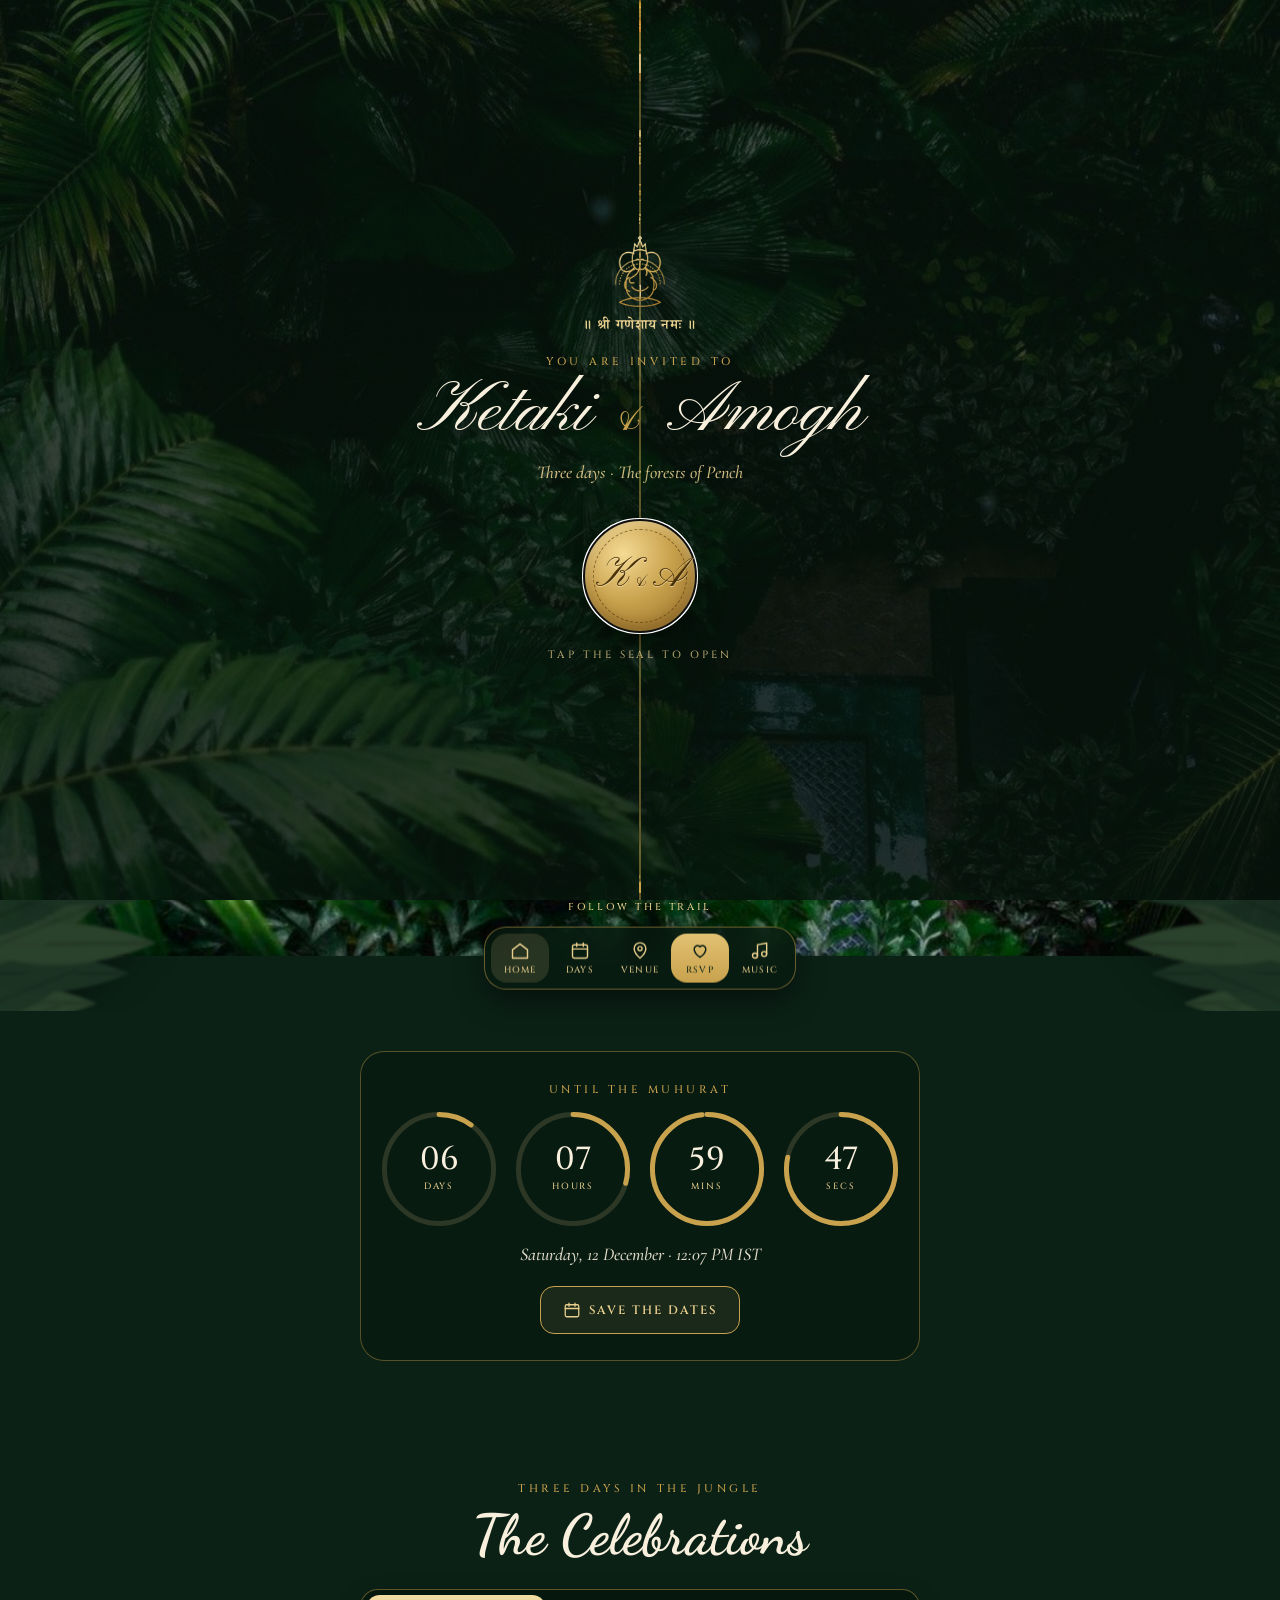
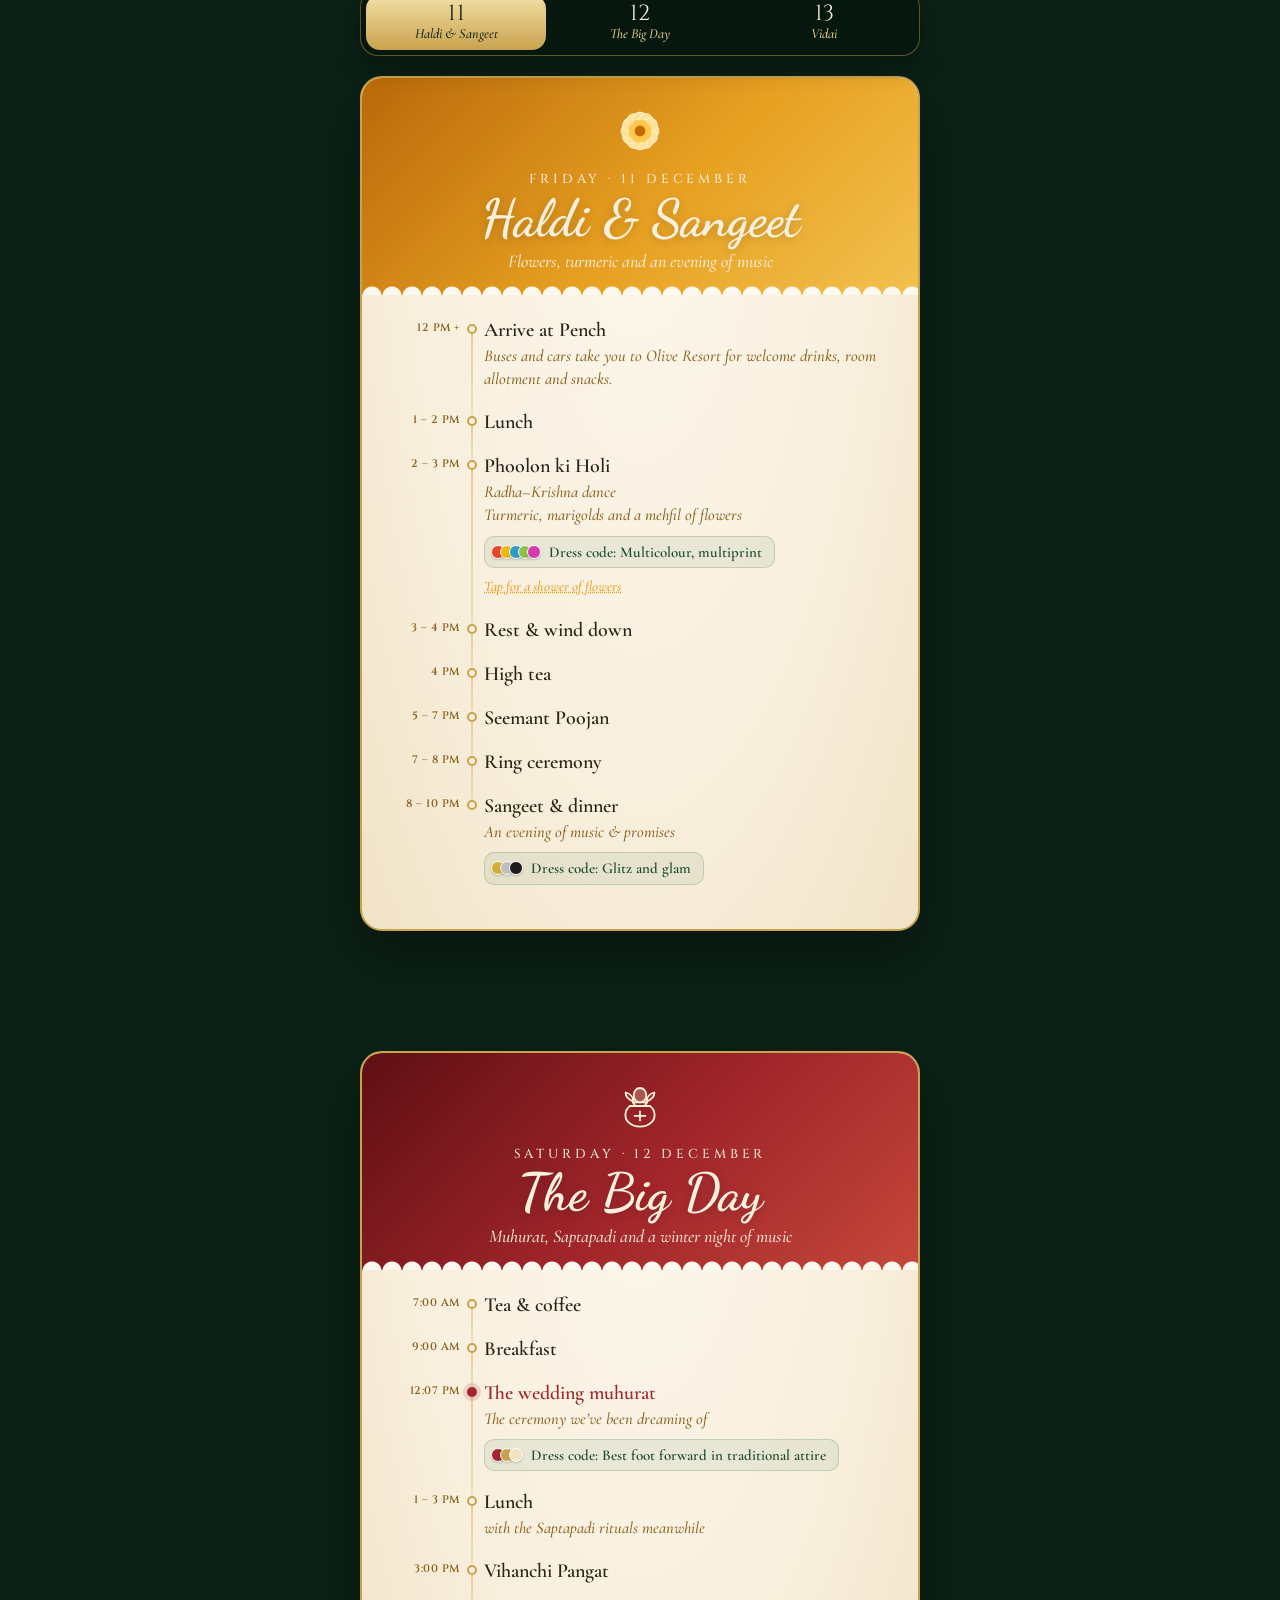
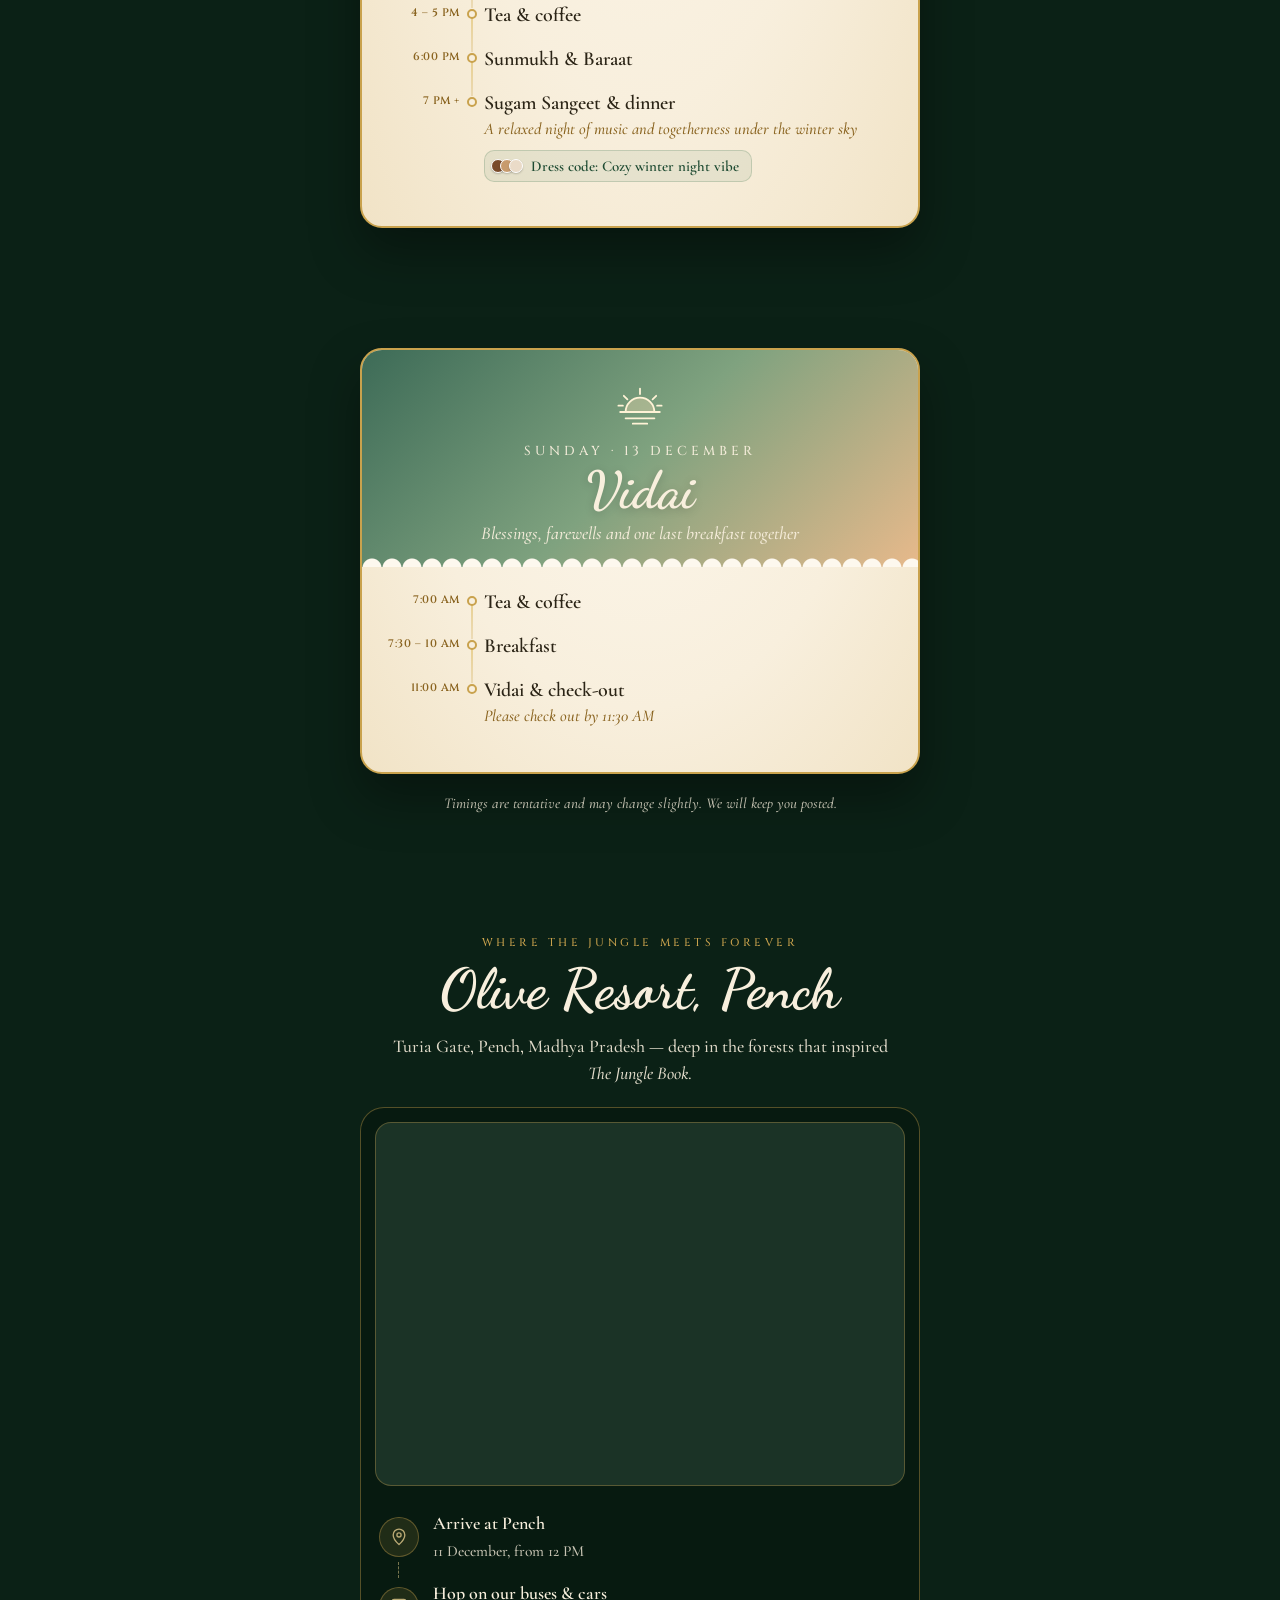
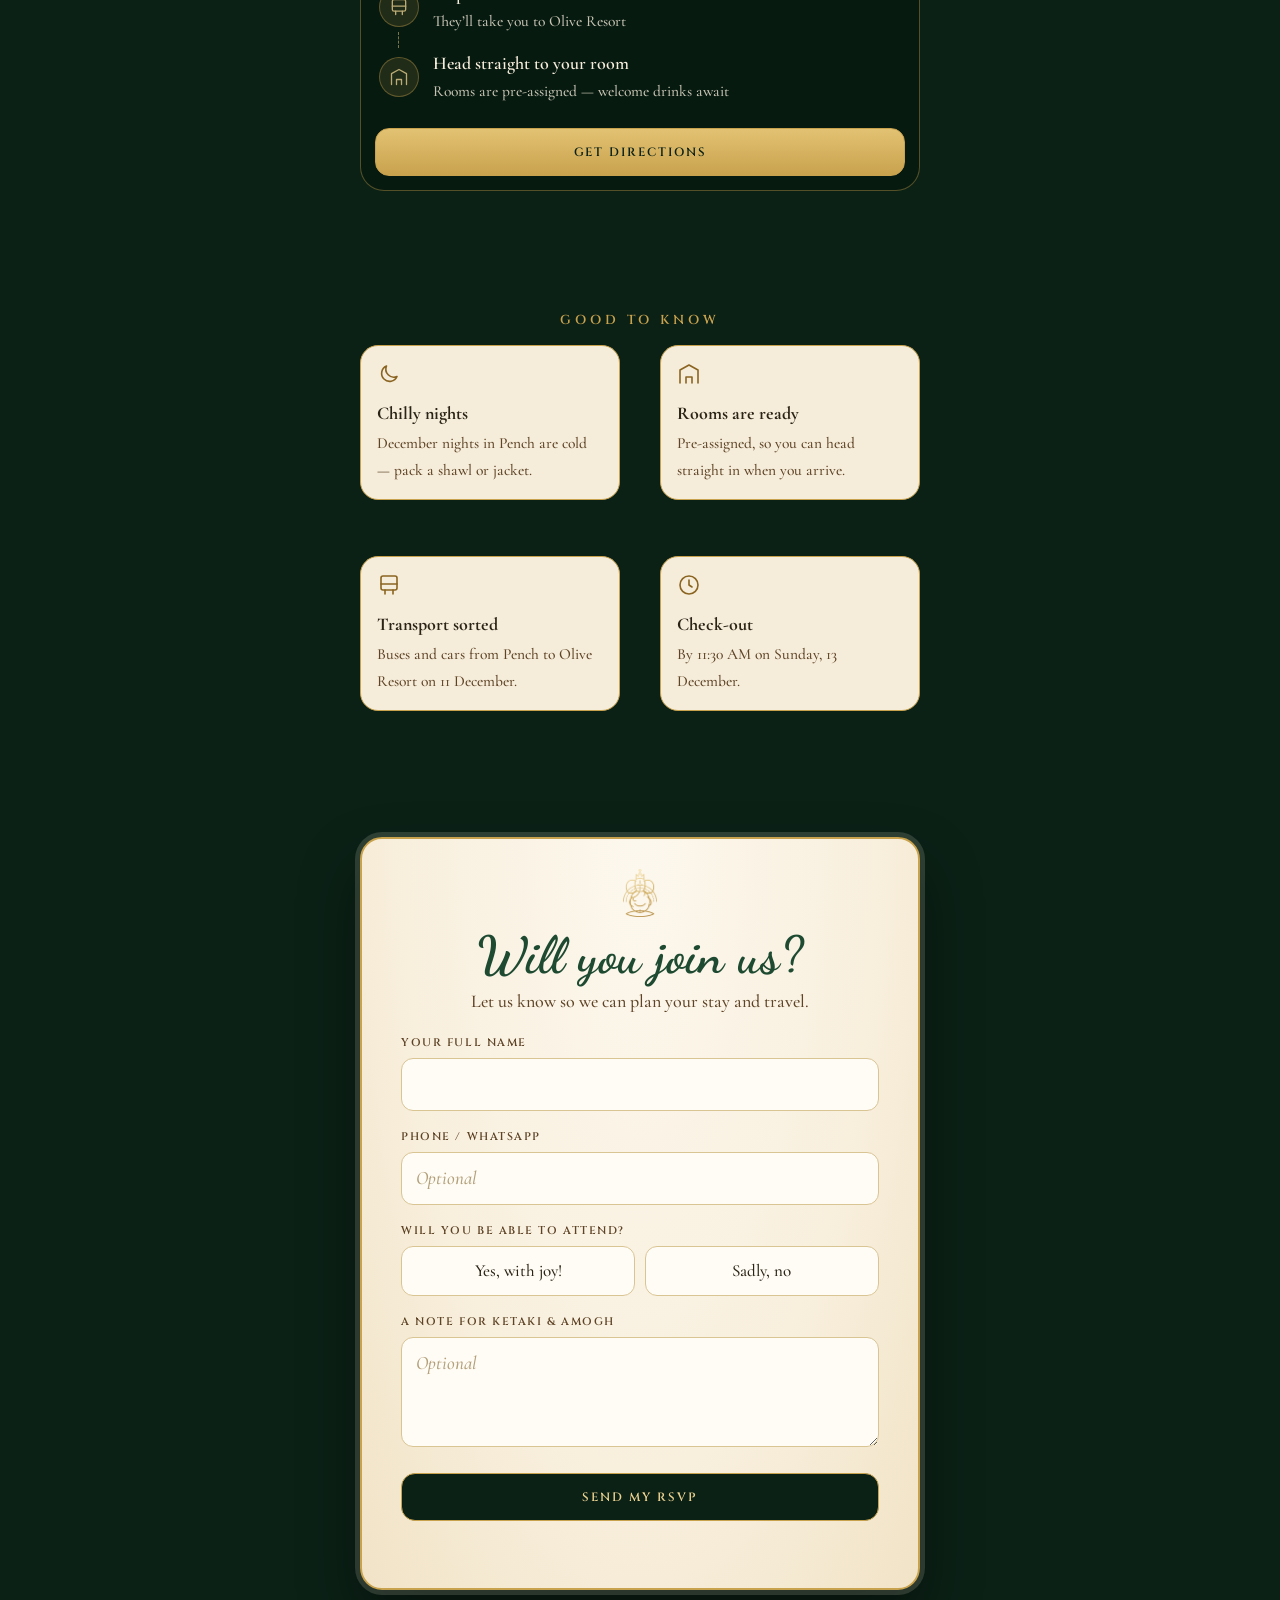
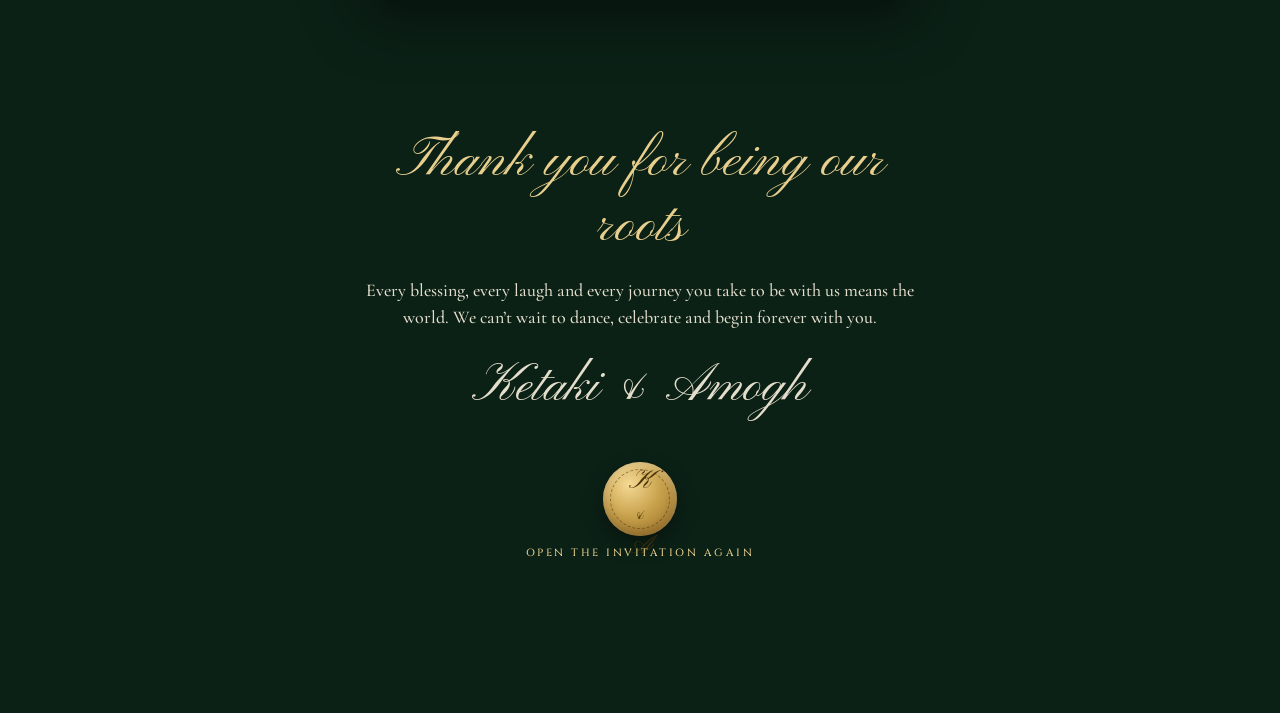
==== commit d4d5c49c: "Wedding-day invite: hide morning tea and breakfast Co-Authored-By: Claude Opus 5.5 <noreply@anthropi" ====
--- a/index.html
+++ b/index.html
@@ -264,6 +264,6 @@
 
   <noscript><style>.reveal,.fade,.write{opacity:1!important;clip-path:none!important;transform:none!important}</style></noscript>
   <script src="config.js?v=3"></script>
-  <script src="jungle/script.js?v=10"></script>
+  <script src="jungle/script.js?v=11"></script>
 </body>
 </html>
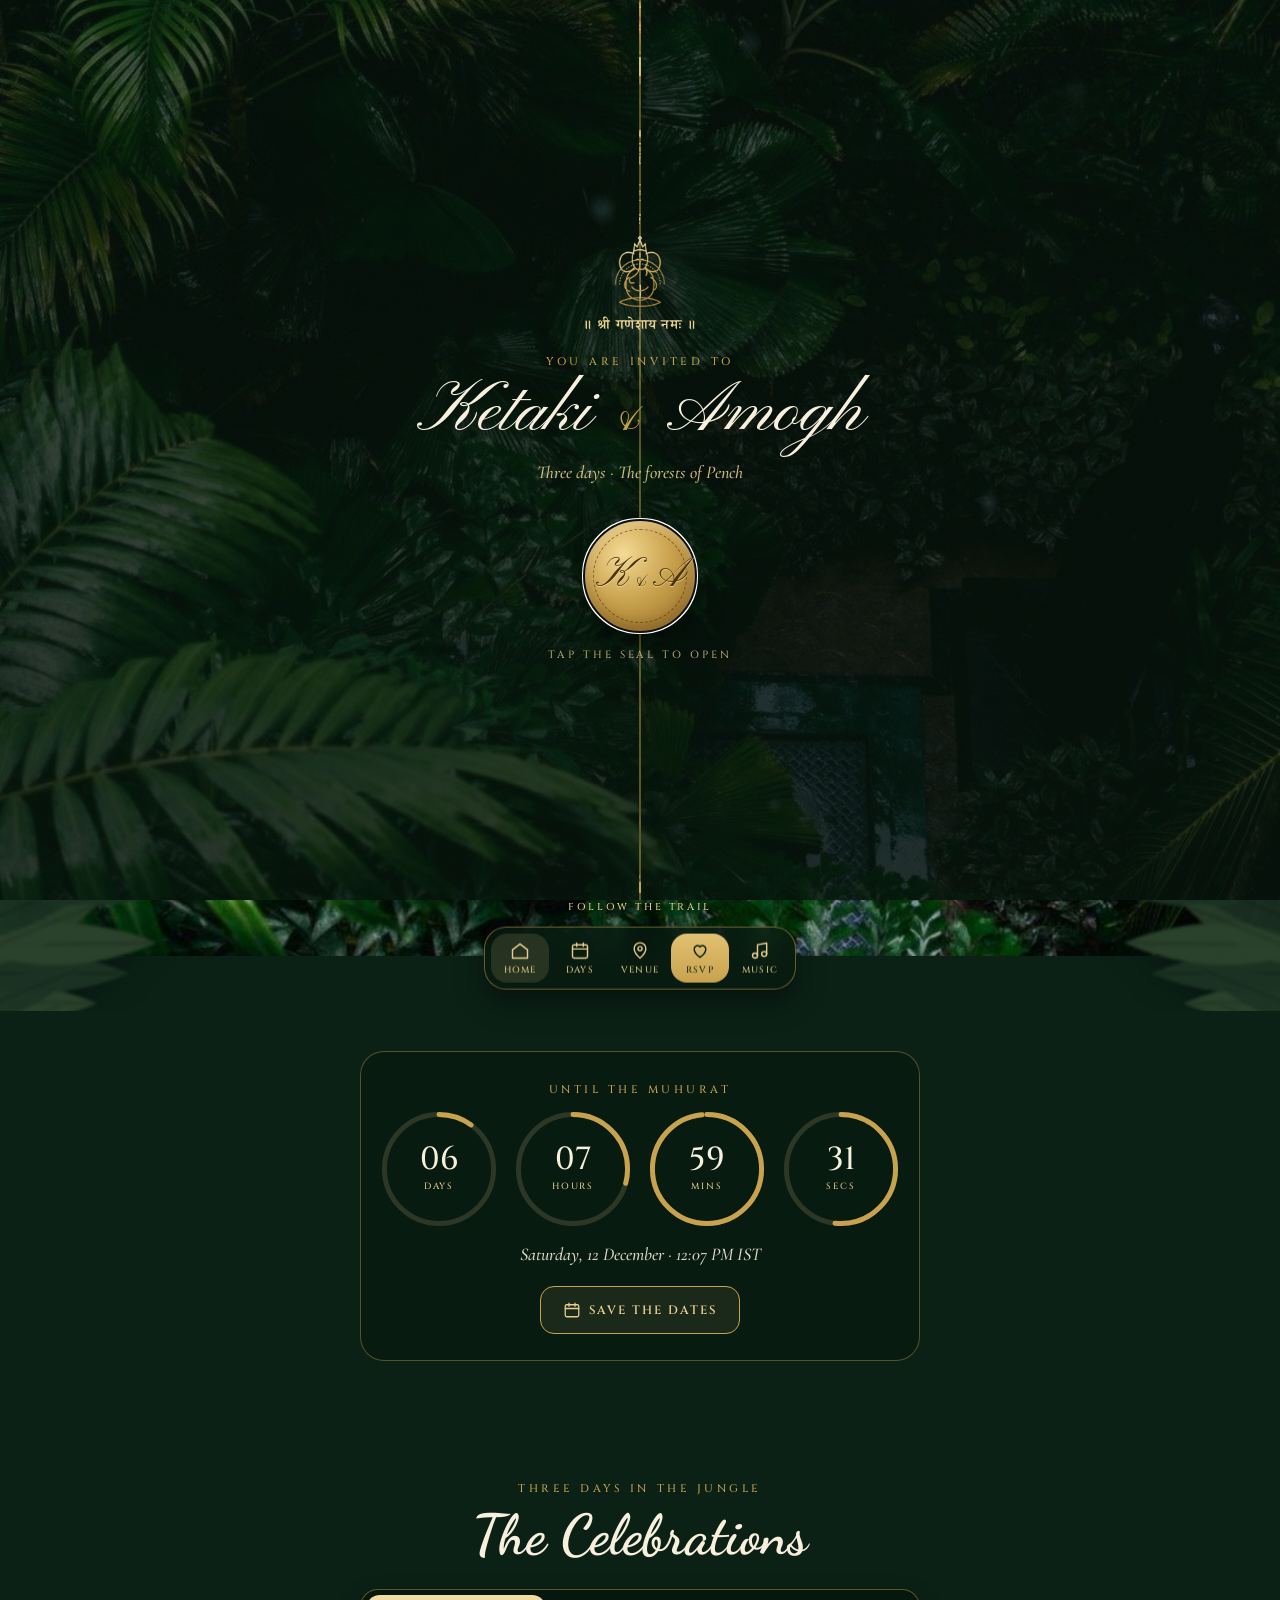
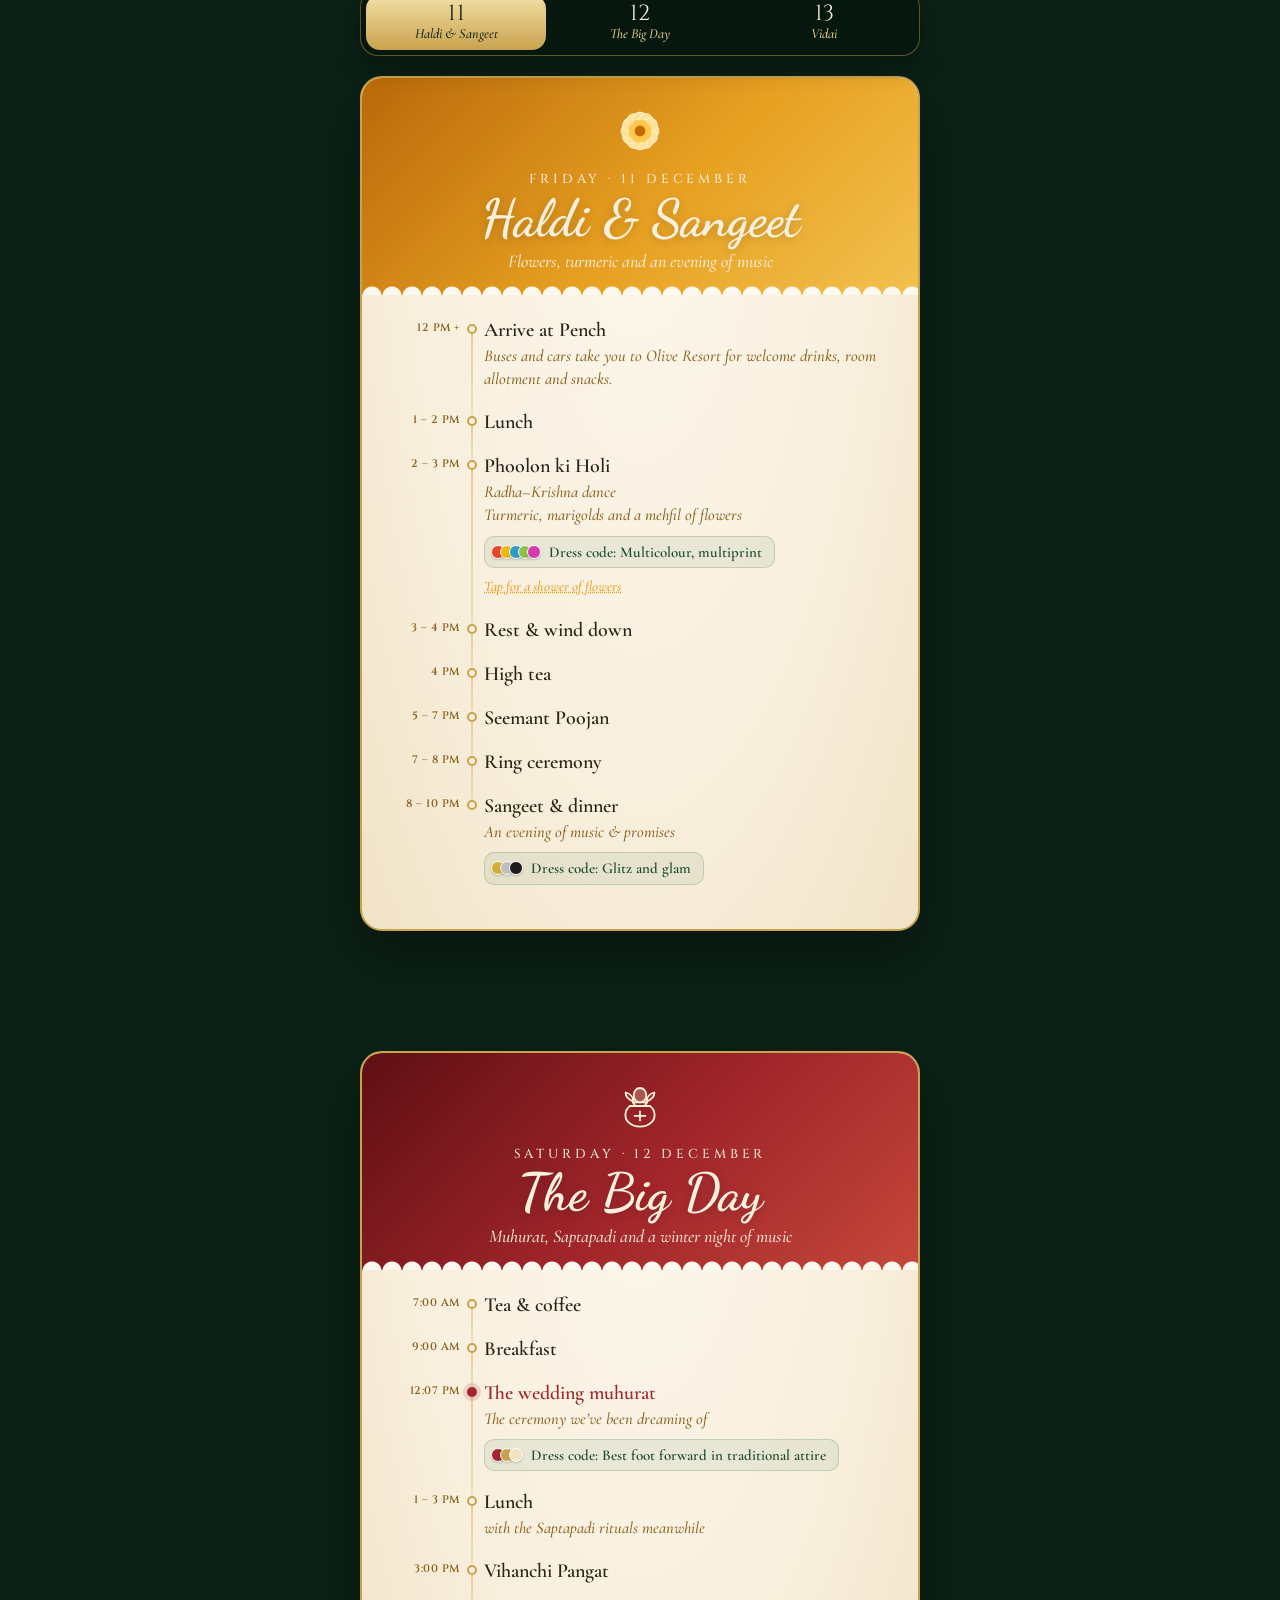
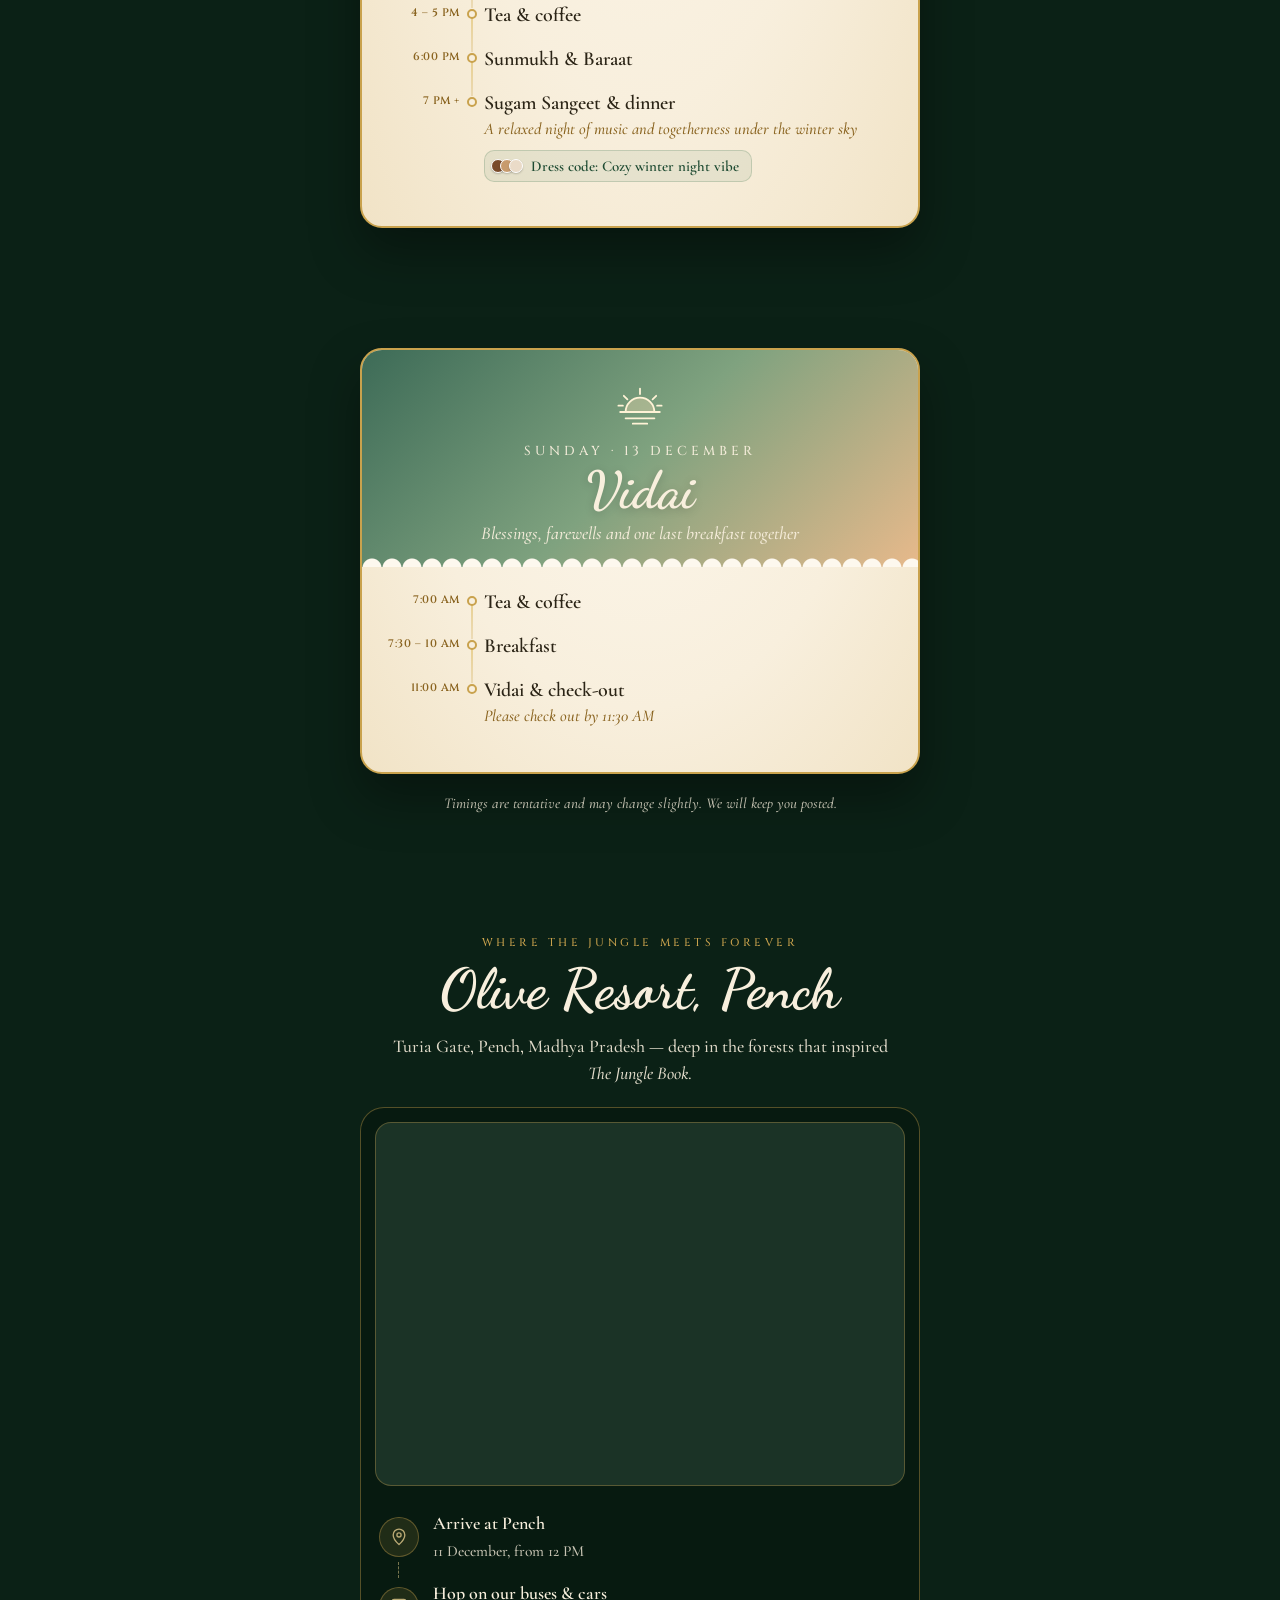
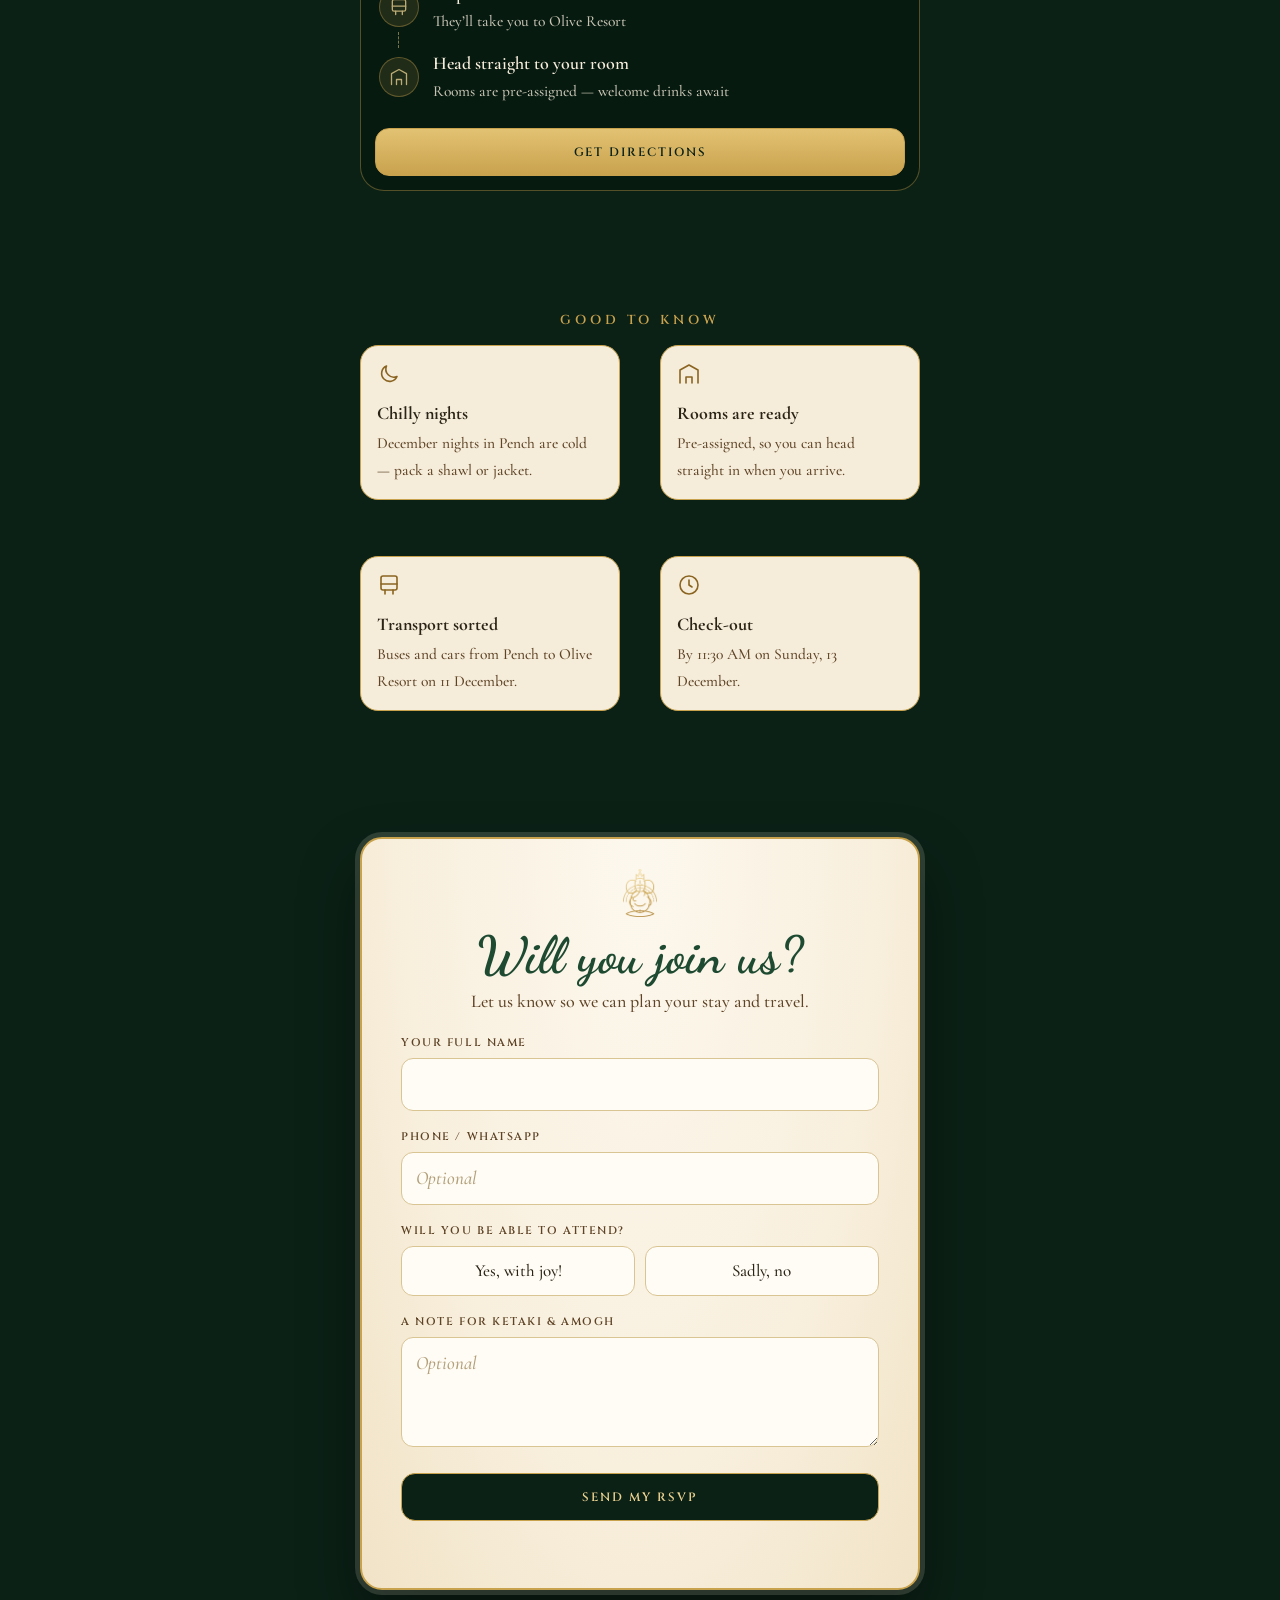
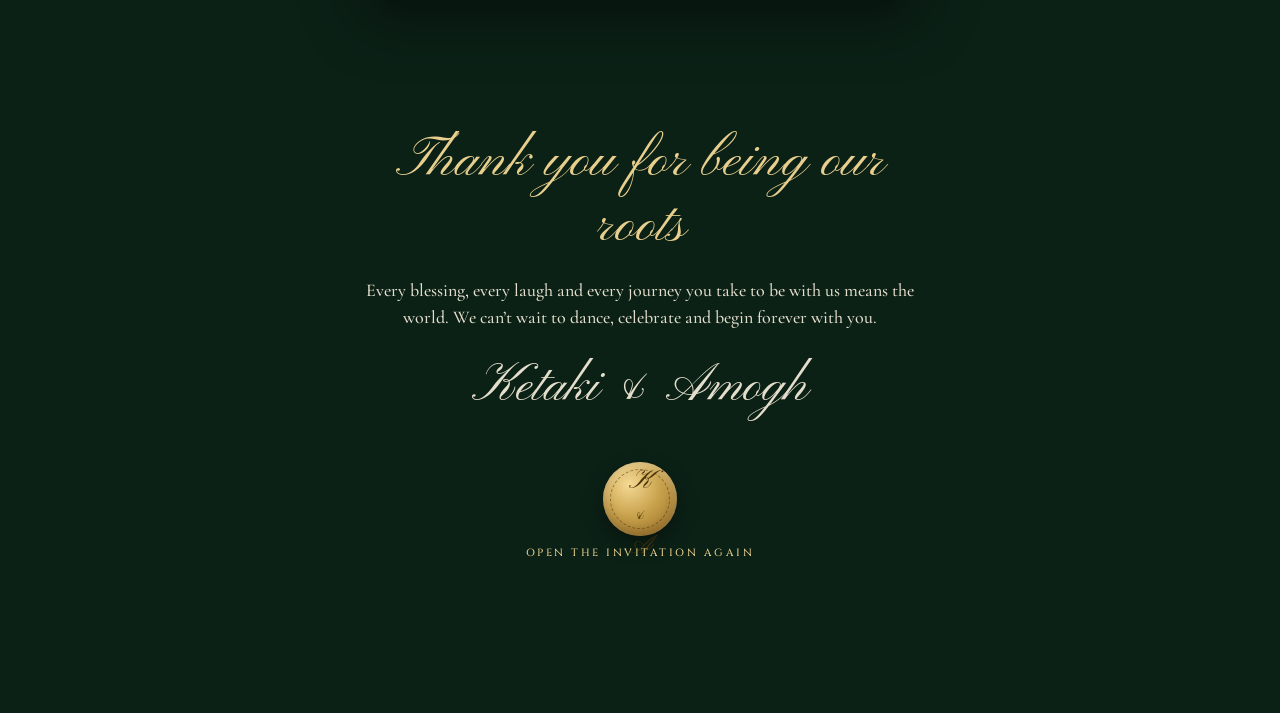
==== commit bee21325: "Record which invitation each RSVP came from (new Invite column) - Invites send invite=full|wedding; " ====
--- a/index.html
+++ b/index.html
@@ -264,6 +264,6 @@
 
   <noscript><style>.reveal,.fade,.write{opacity:1!important;clip-path:none!important;transform:none!important}</style></noscript>
   <script src="config.js?v=3"></script>
-  <script src="jungle/script.js?v=11"></script>
+  <script src="jungle/script.js?v=12"></script>
 </body>
 </html>
